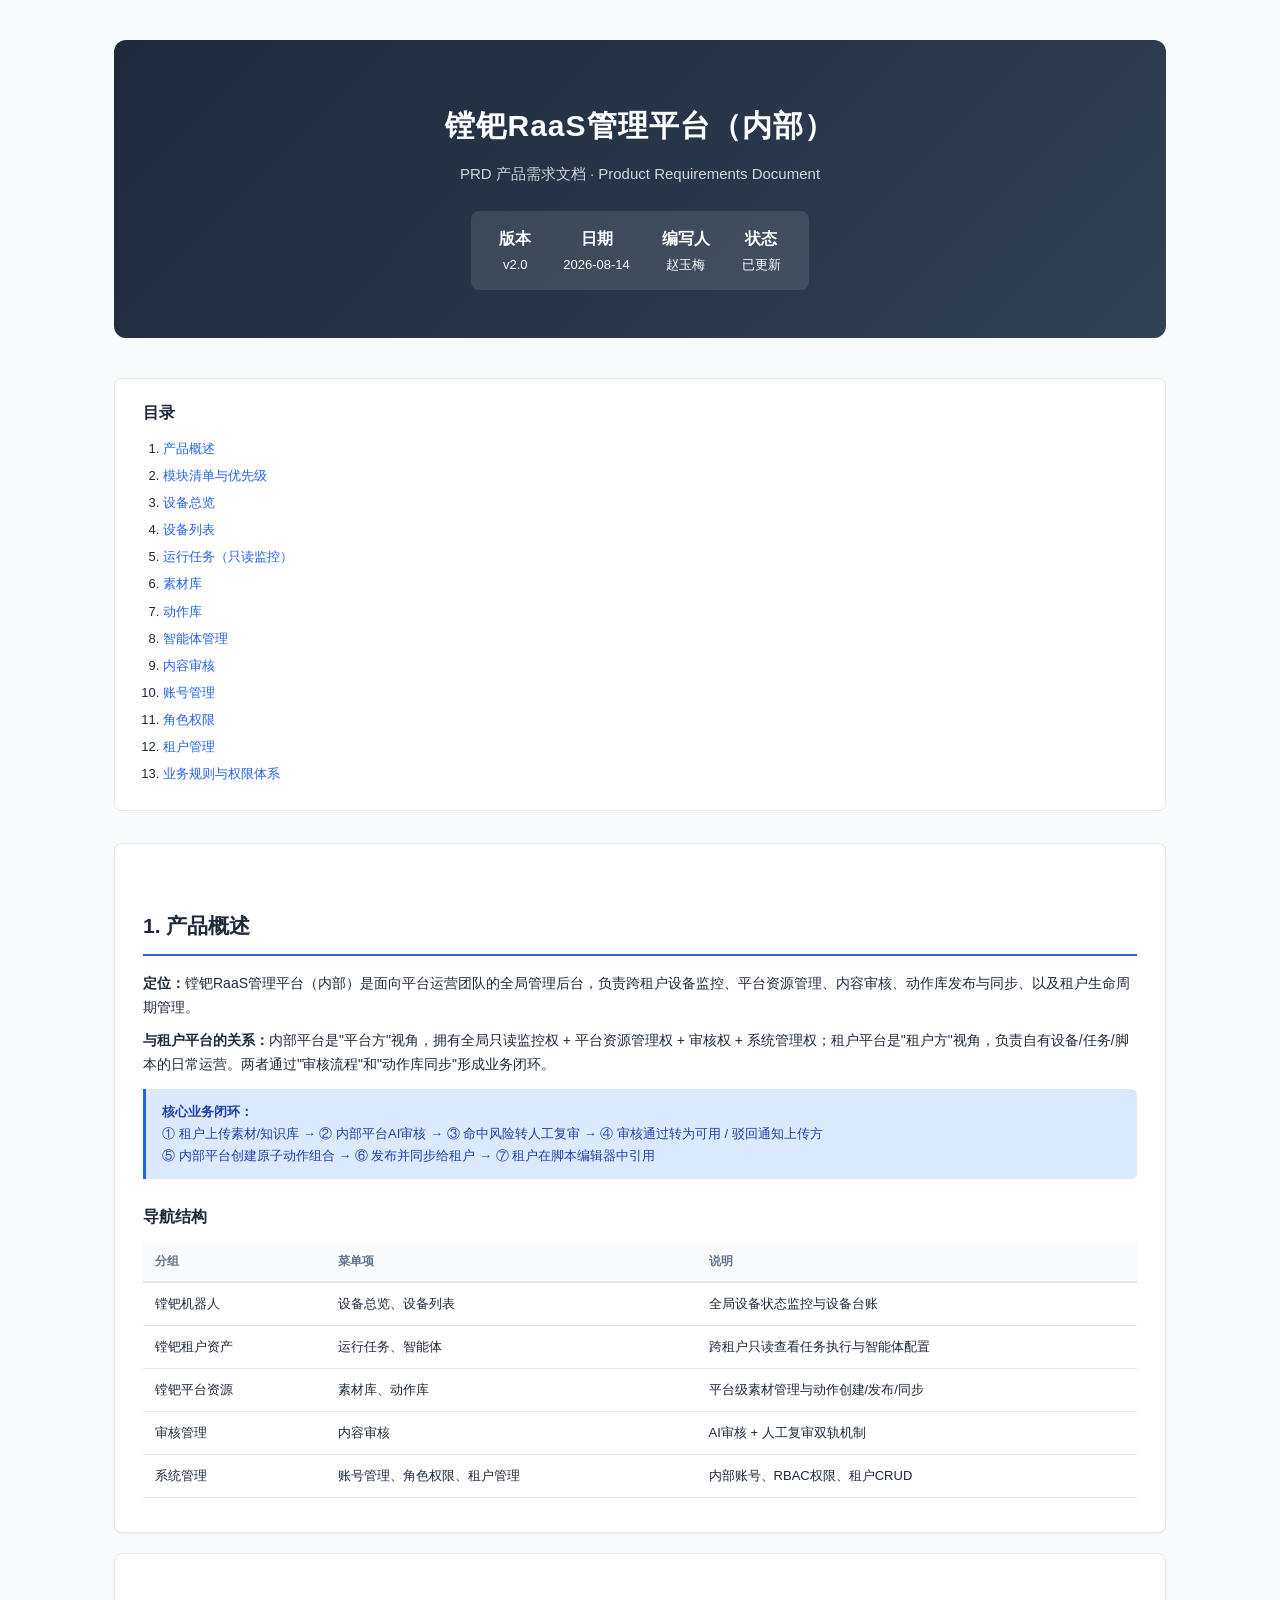
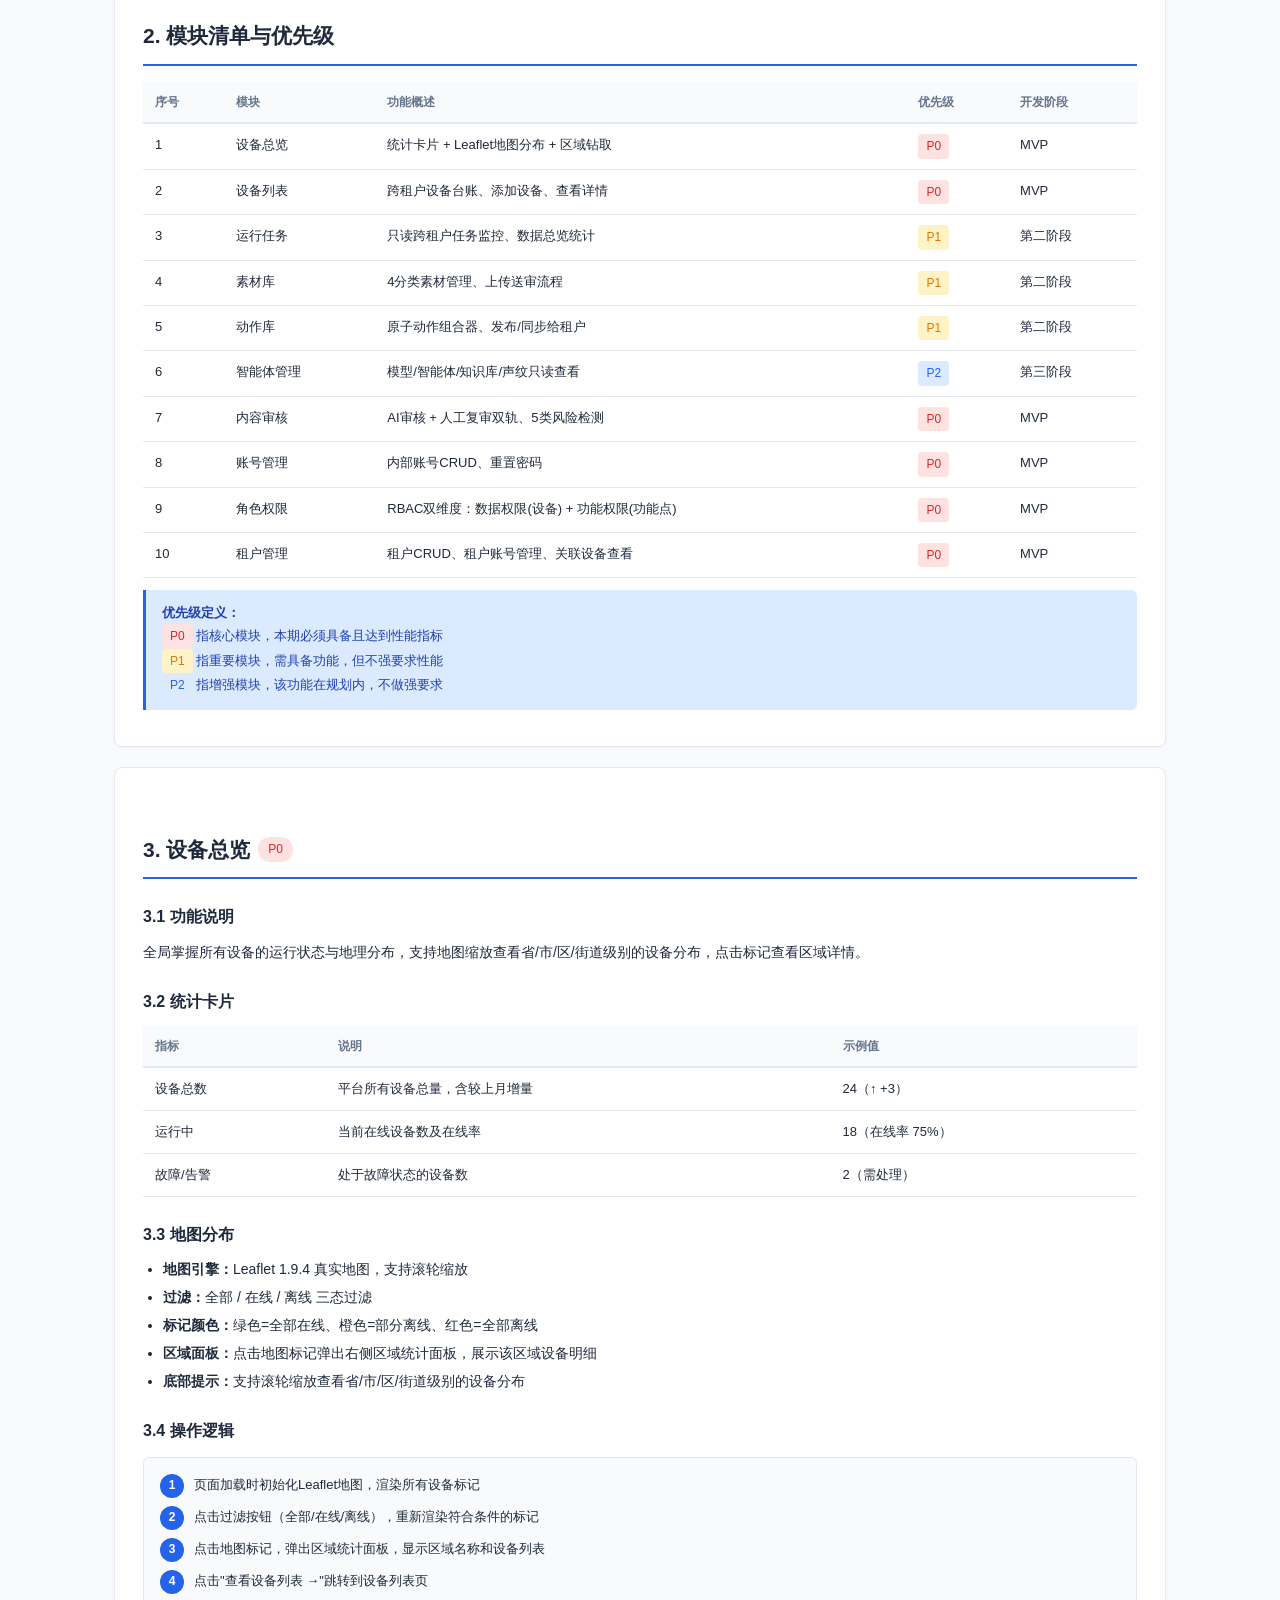
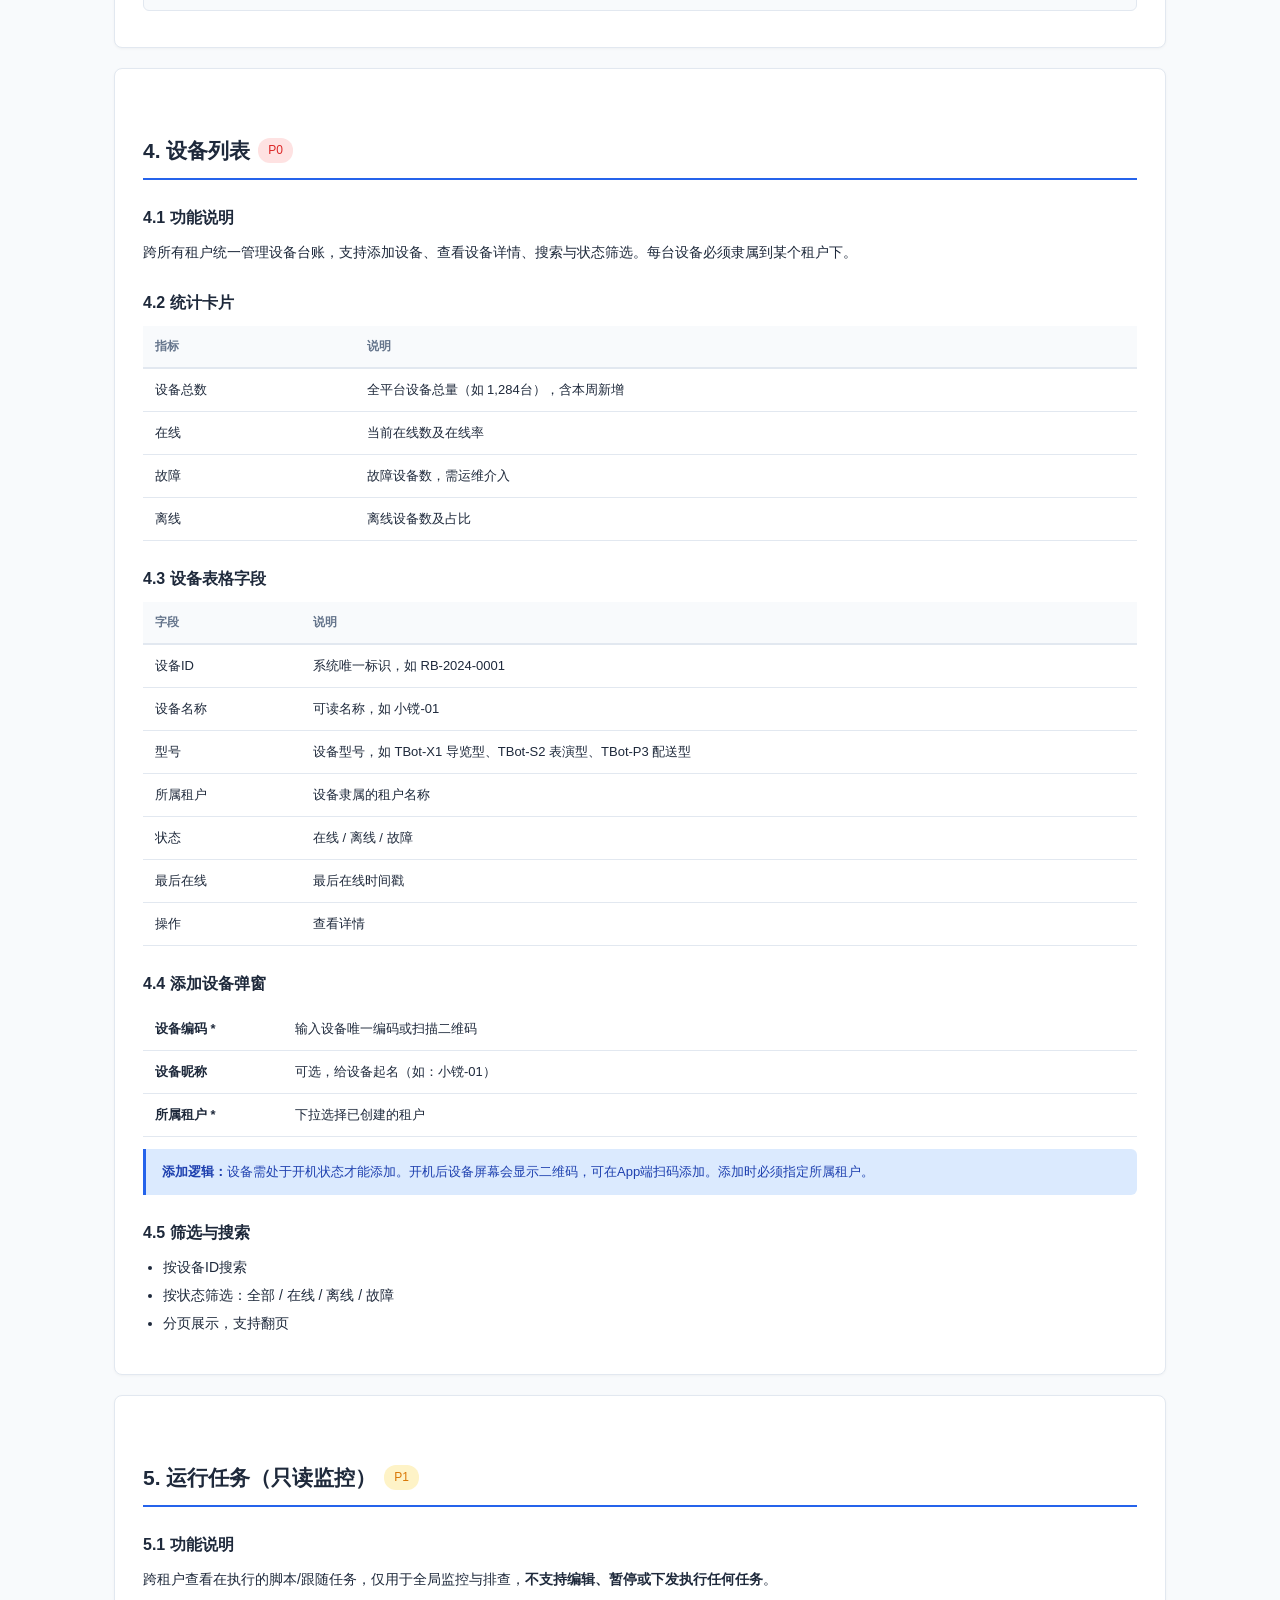
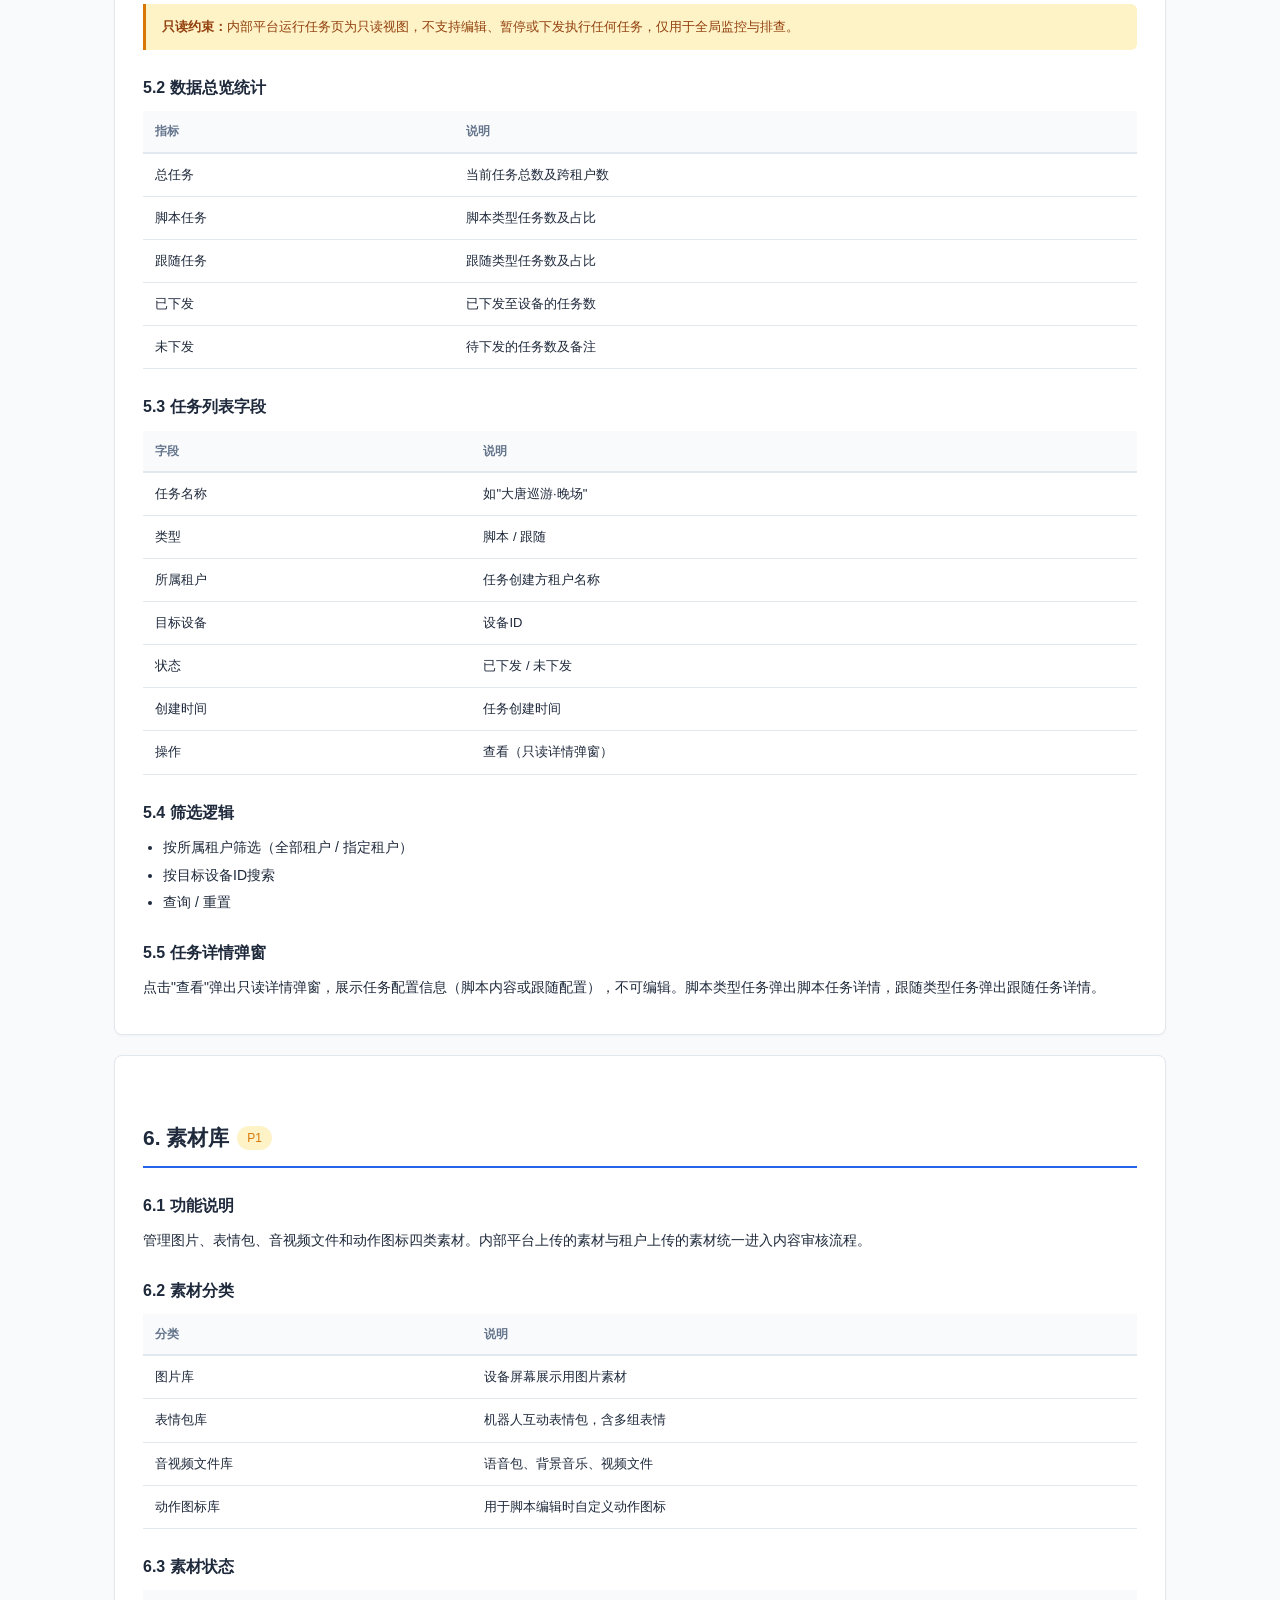
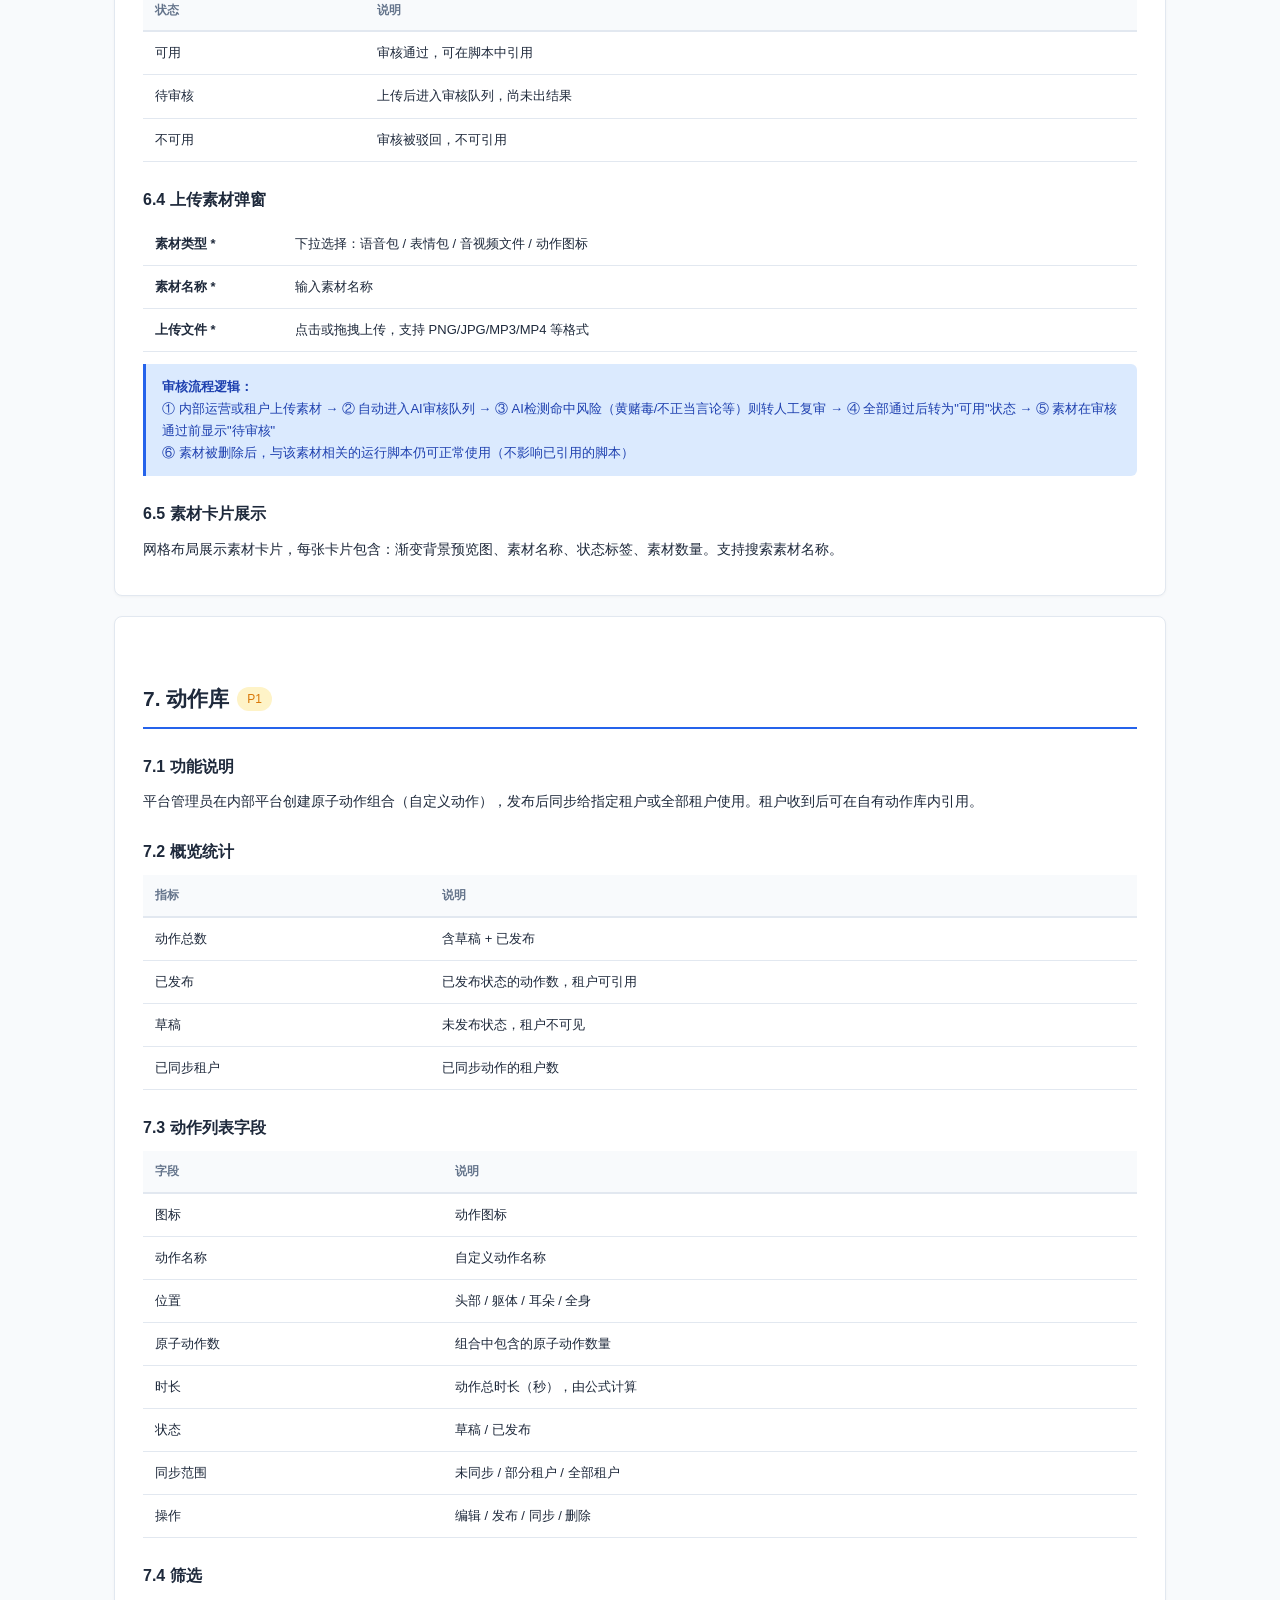
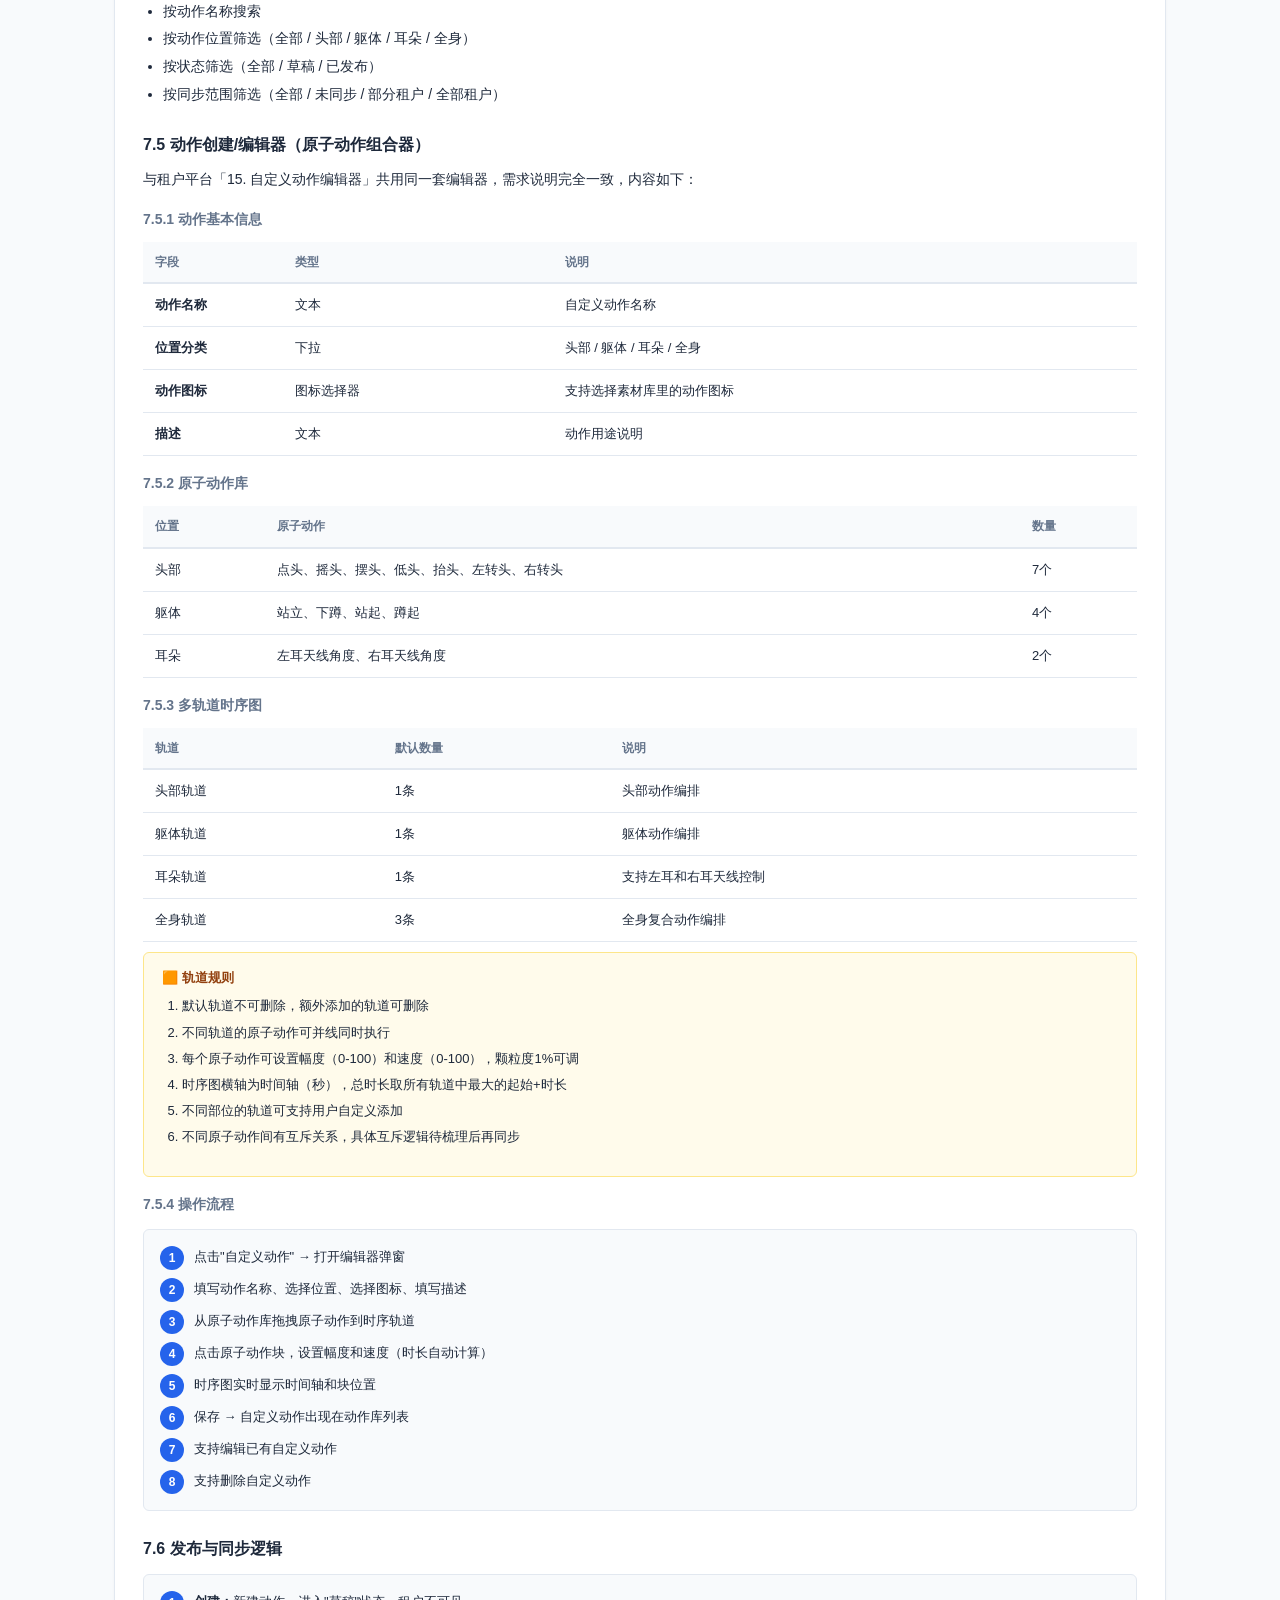
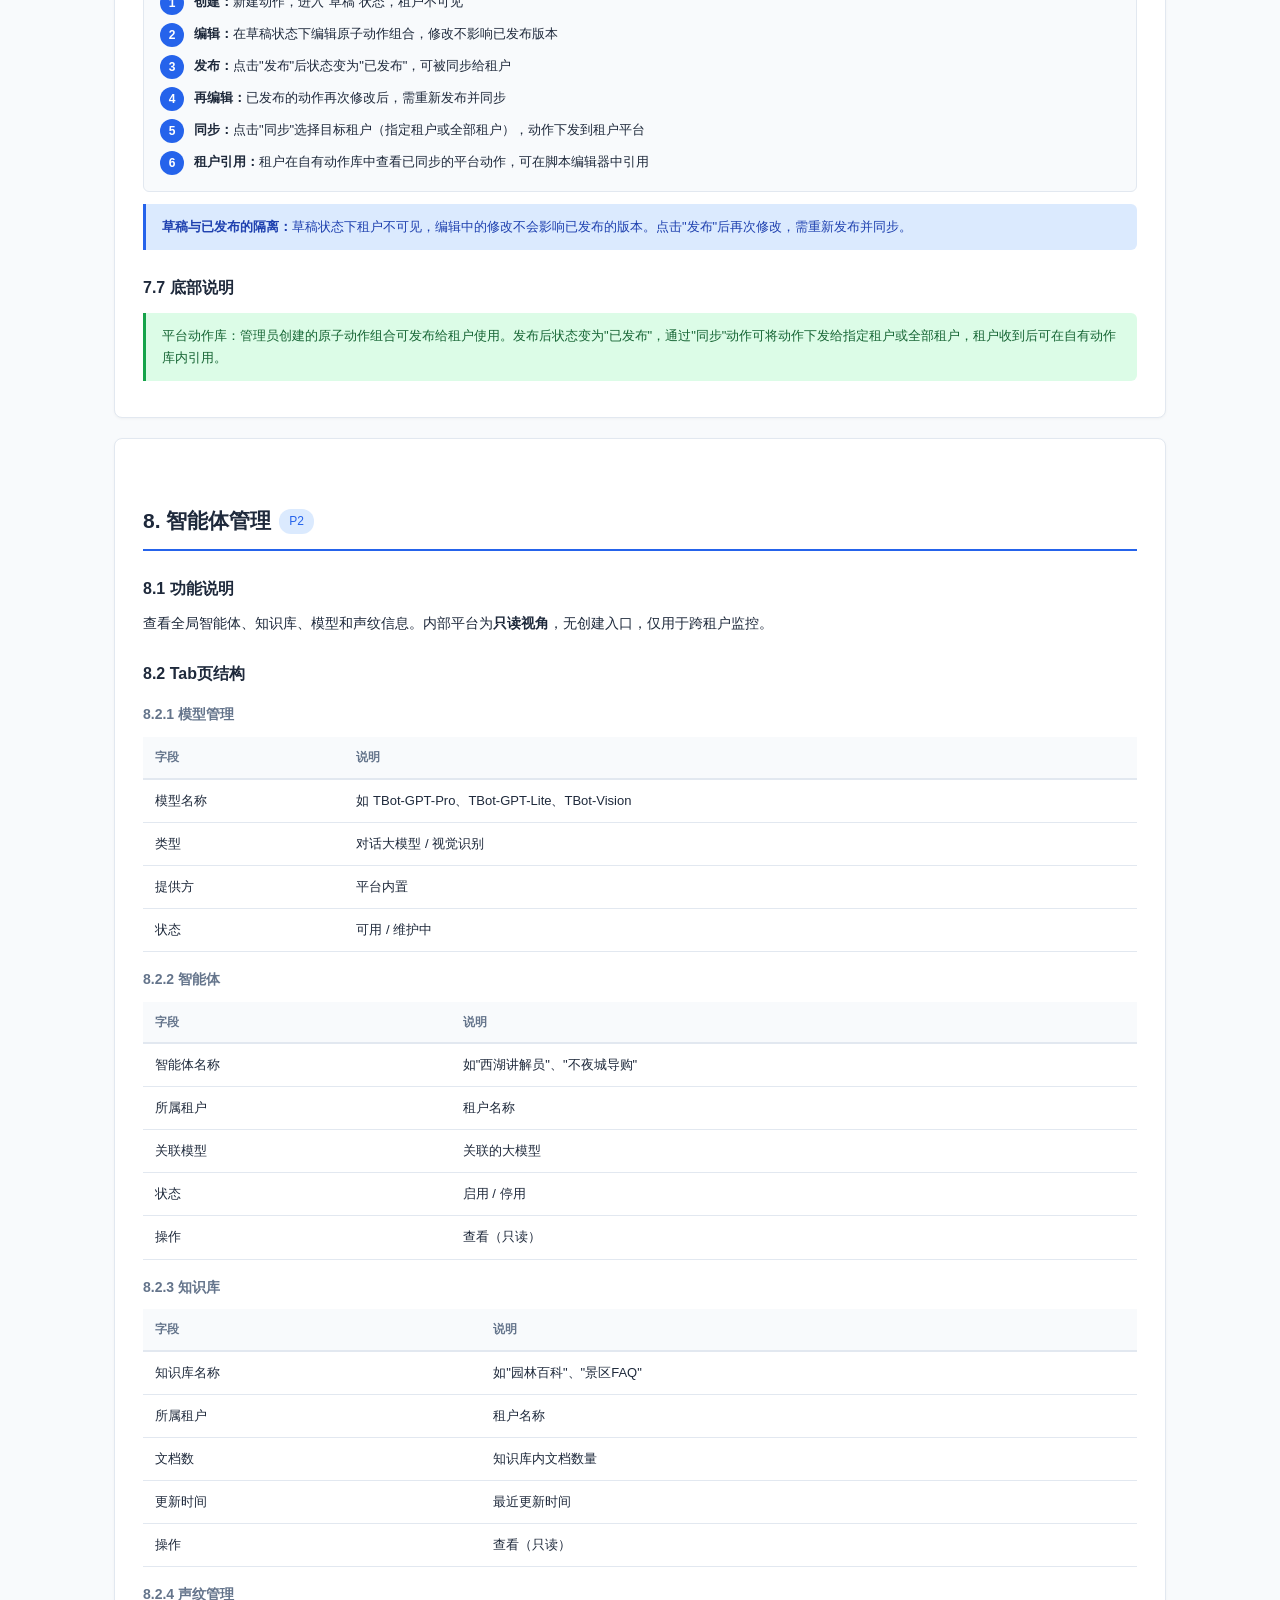
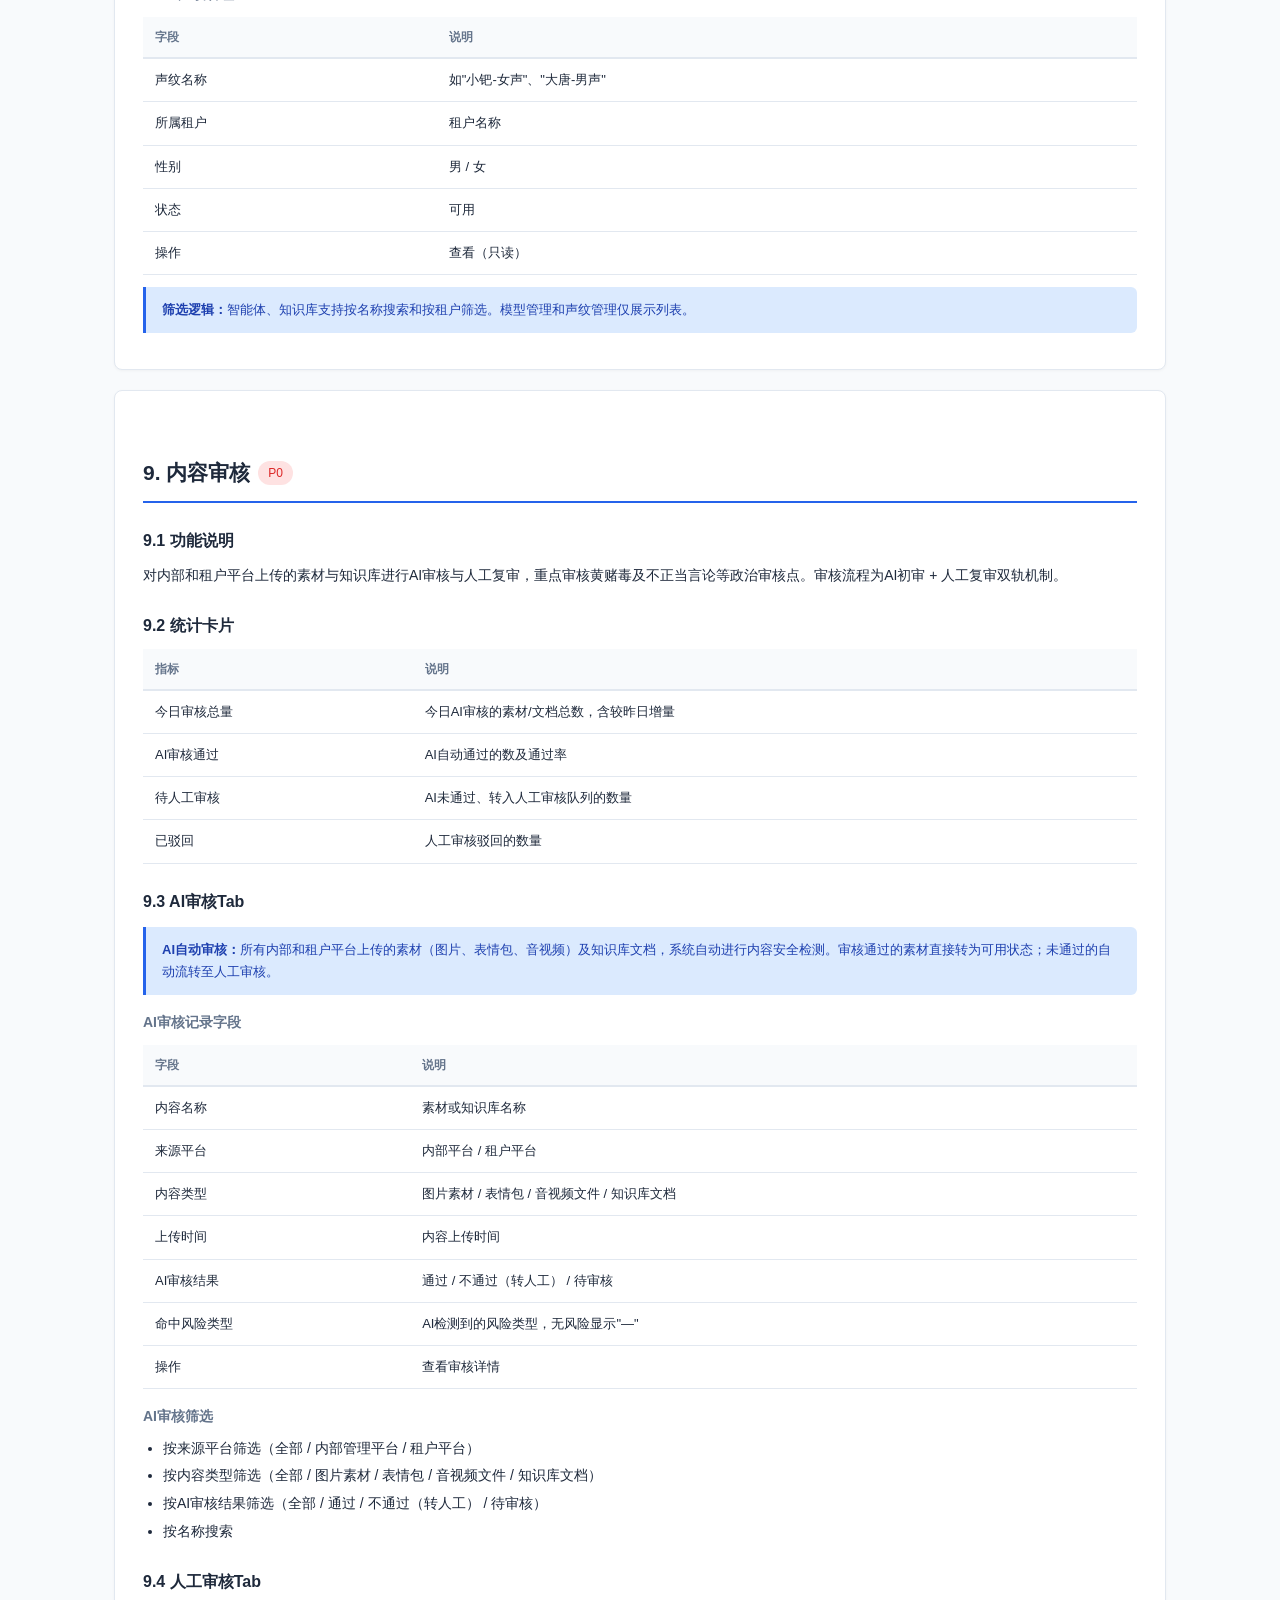
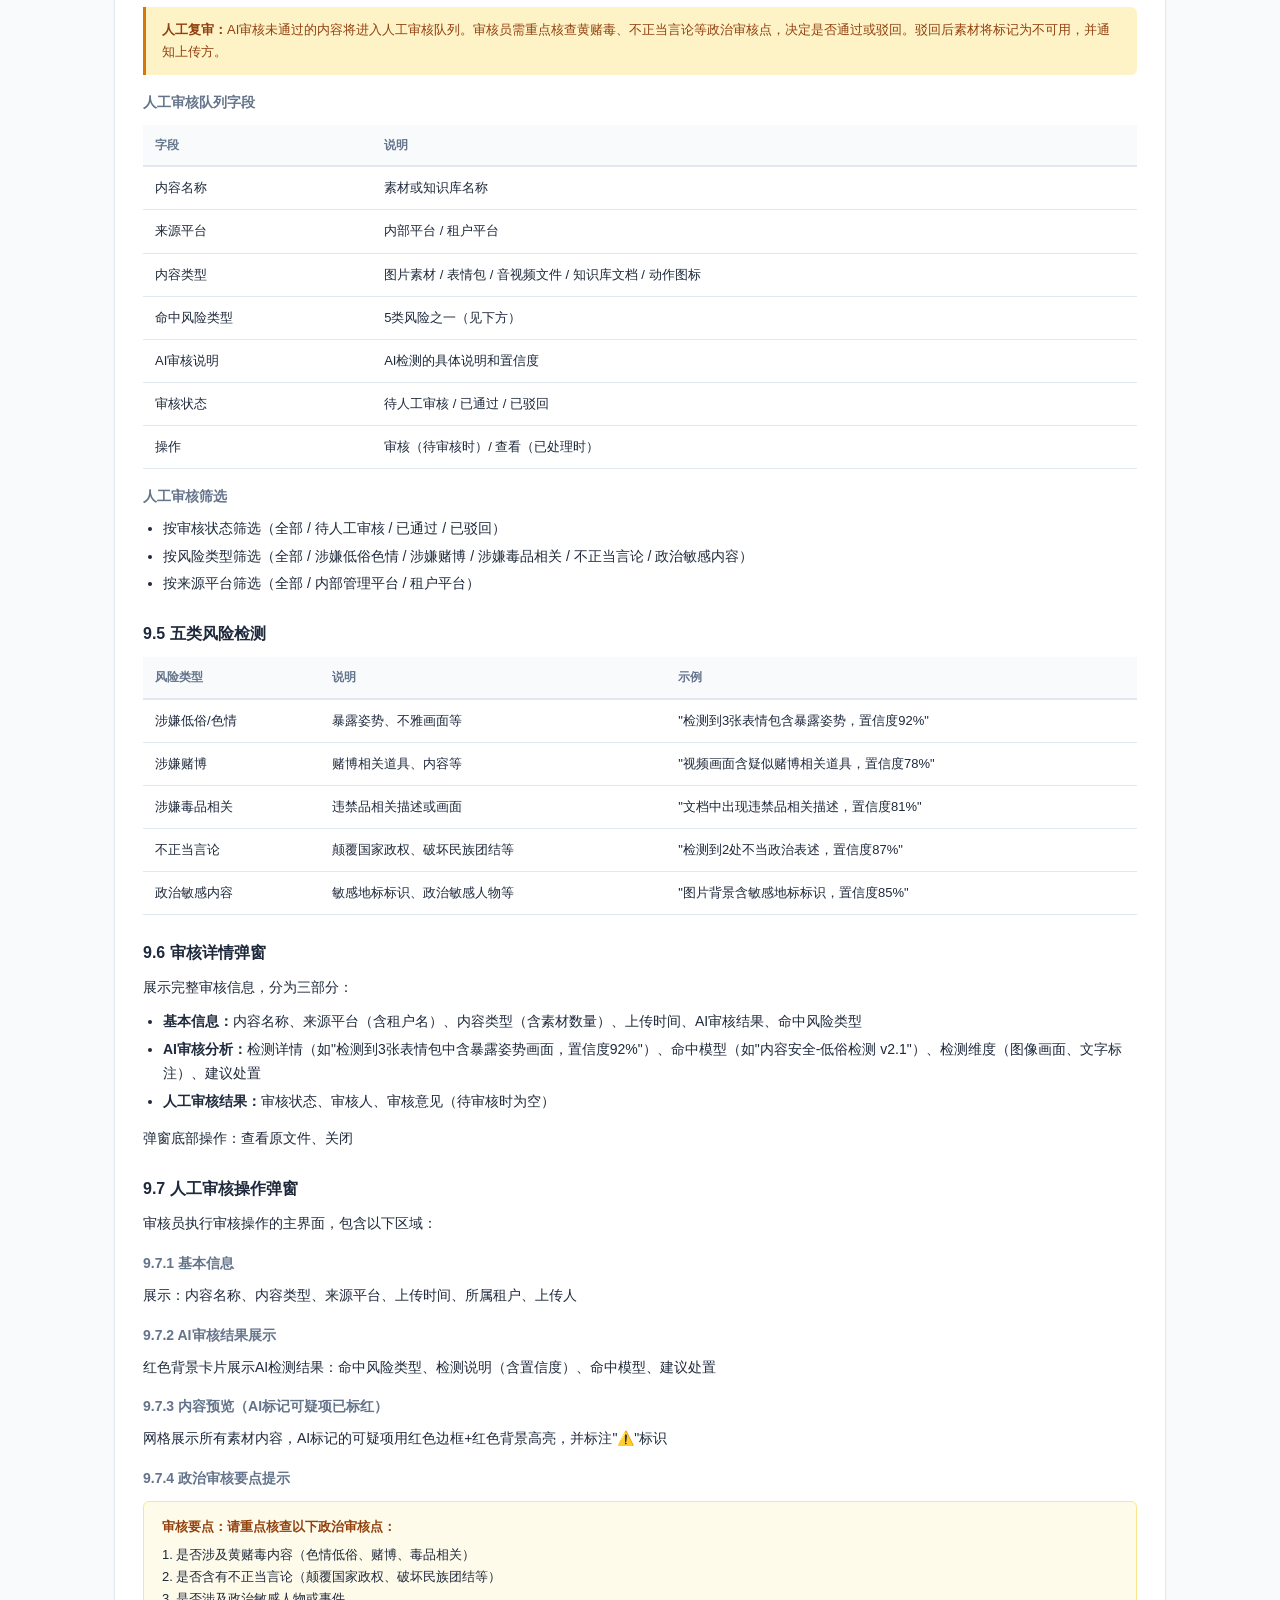
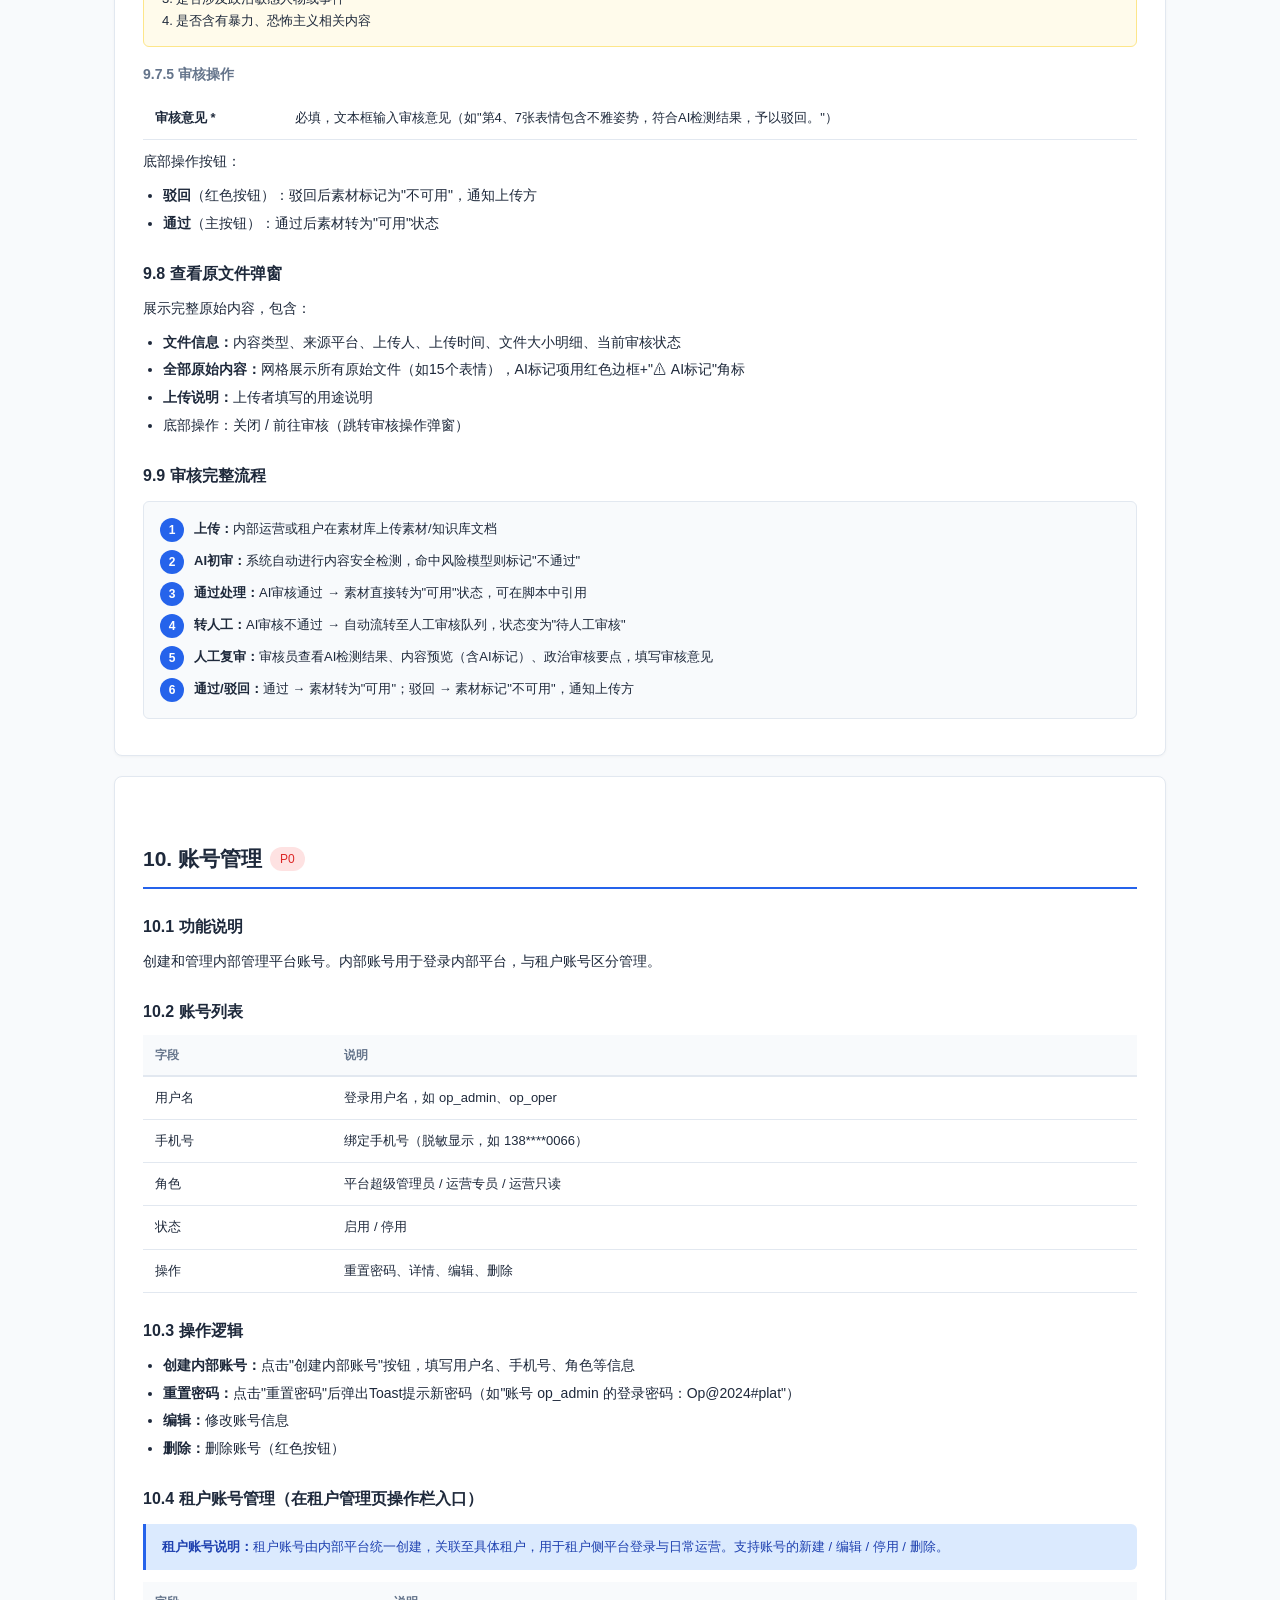
==== internal-prd/index.html @ 4698569f "TangPa docs: prototypes and PRD documents" ====
<!DOCTYPE html>
<html lang="zh-CN">
<head>
<meta charset="UTF-8">
<meta name="viewport" content="width=device-width, initial-scale=1.0">
<title>镗钯RaaS管理平台（内部）- PRD产品需求文档</title>
<style>
:root{--primary:#2563eb;--primary-light:#dbeafe;--success:#16a34a;--success-light:#dcfce7;--warning:#d97706;--warning-light:#fef3c7;--danger:#dc2626;--danger-light:#fee2e2;--text:#1e293b;--text-secondary:#64748b;--text-tertiary:#94a3b8;--border:#e2e8f0;--bg:#f8fafc;--bg-card:#fff;--radius:8px;--radius-sm:6px}
*{margin:0;padding:0;box-sizing:border-box}
body{font-family:'Inter','Segoe UI','PingFang SC','Microsoft YaHei',sans-serif;background:var(--bg);color:var(--text);line-height:1.7;font-size:14px}
.container{max-width:1100px;margin:0 auto;padding:40px 24px}
.cover{text-align:center;padding:60px 40px 48px;background:linear-gradient(135deg,#1e293b,#334155);color:#fff;border-radius:12px;margin-bottom:40px}
.cover h1{font-size:30px;font-weight:700;margin-bottom:10px;letter-spacing:1px}
.cover .sub{font-size:15px;opacity:.8;margin-bottom:24px}
.cover .meta{display:inline-flex;gap:32px;background:rgba(255,255,255,.1);border-radius:var(--radius);padding:14px 28px;font-size:13px}
.cover .meta span{text-align:center}
.cover .meta strong{display:block;font-size:16px;font-weight:600;margin-bottom:2px}
h2{font-size:21px;font-weight:700;color:var(--text);margin:40px 0 16px;padding-bottom:10px;border-bottom:2px solid var(--primary);display:flex;align-items:center;gap:8px}
h2 .priority{font-size:12px;padding:2px 10px;border-radius:12px;font-weight:500}
h2 .p0{background:var(--danger-light);color:var(--danger)}
h2 .p1{background:var(--warning-light);color:var(--warning)}
h2 .p2{background:var(--primary-light);color:var(--primary)}
h3{font-size:16px;font-weight:600;margin:24px 0 10px;color:var(--text)}
h4{font-size:14px;font-weight:600;margin:16px 0 8px;color:var(--text-secondary)}
p{margin-bottom:10px}
ul,ol{margin:6px 0 14px 20px}
li{margin-bottom:4px}
.section{background:var(--bg-card);border:1px solid var(--border);border-radius:var(--radius);padding:24px 28px;margin-bottom:20px;box-shadow:0 1px 3px rgba(0,0,0,.04)}
.info-box{background:var(--primary-light);border-left:3px solid var(--primary);border-radius:0 var(--radius-sm) var(--radius-sm) 0;padding:12px 16px;margin:12px 0;font-size:13px;color:#1e40af}
.info-box.warning{background:var(--warning-light);border-color:var(--warning);color:#92400e}
.info-box.danger{background:var(--danger-light);border-color:var(--danger);color:#991b1b}
.info-box.success{background:var(--success-light);border-color:var(--success);color:#166534}
.flow-box{background:var(--bg);border:1px solid var(--border);border-radius:var(--radius-sm);padding:16px;margin:12px 0}
.flow-box .step{display:flex;align-items:flex-start;gap:10px;margin-bottom:8px}
.flow-box .step:last-child{margin-bottom:0}
.flow-box .step-num{flex-shrink:0;width:24px;height:24px;border-radius:50%;background:var(--primary);color:#fff;font-size:12px;font-weight:600;display:flex;align-items:center;justify-content:center}
.flow-box .step-content{font-size:13px;flex:1}
table{width:100%;border-collapse:collapse;margin:10px 0;font-size:13px}
th{background:var(--bg);font-weight:600;text-align:left;padding:10px 12px;border-bottom:2px solid var(--border);color:var(--text-secondary);font-size:12px;white-space:nowrap}
td{padding:10px 12px;border-bottom:1px solid var(--border);vertical-align:top}
tr:hover td{background:var(--bg)}
.tag{display:inline-block;padding:2px 8px;border-radius:4px;font-size:12px;font-weight:500}
.tag-p0{background:var(--danger-light);color:var(--danger)}
.tag-p1{background:var(--warning-light);color:var(--warning)}
.tag-p2{background:var(--primary-light);color:var(--primary)}
.rule-box{background:#fffbeb;border:1px solid #fde68a;border-radius:var(--radius-sm);padding:14px 18px;margin:10px 0;font-size:13px}
.rule-box .rule-title{font-weight:600;color:#92400e;margin-bottom:6px}
.toc{background:var(--bg-card);border:1px solid var(--border);border-radius:var(--radius);padding:20px 28px;margin-bottom:32px}
.toc h3{margin:0 0 12px;font-size:16px}
.toc ol{margin:0;padding-left:20px}
.toc li{margin-bottom:5px;font-size:13px}
.toc li a{text-decoration:none;color:var(--primary)}
.toc li a:hover{text-decoration:underline}
.field-table td:first-child{font-weight:600;width:140px;white-space:nowrap}
@media(max-width:768px){.container{padding:20px 12px}.cover{padding:40px 20px}.section{padding:16px}}
</style>
</head>
<body>
<div class="container">

<!-- ====== 封面 ====== -->
<div class="cover">
<h1>镗钯RaaS管理平台（内部）</h1>
<div class="sub">PRD 产品需求文档 · Product Requirements Document</div>
<div class="meta">
<span><strong>版本</strong>v2.0</span>
<span><strong>日期</strong>2026-08-14</span>
<span><strong>编写人</strong>赵玉梅</span>
<span><strong>状态</strong>已更新</span>
</div>
</div>

<!-- ====== 目录 ====== -->
<div class="toc">
<h3>目录</h3>
<ol>
<li><a href="#s1">产品概述</a></li>
<li><a href="#s2">模块清单与优先级</a></li>
<li><a href="#s3">设备总览</a></li>
<li><a href="#s4">设备列表</a></li>
<li><a href="#s5">运行任务（只读监控）</a></li>
<li><a href="#s6">素材库</a></li>
<li><a href="#s7">动作库</a></li>
<li><a href="#s8">智能体管理</a></li>
<li><a href="#s9">内容审核</a></li>
<li><a href="#s10">账号管理</a></li>
<li><a href="#s11">角色权限</a></li>
<li><a href="#s12">租户管理</a></li>
<li><a href="#s13">业务规则与权限体系</a></li>
</ol>
</div>

<!-- ====== 1. 产品概述 ====== -->
<div class="section" id="s1">
<h2>1. 产品概述</h2>
<p><strong>定位：</strong>镗钯RaaS管理平台（内部）是面向平台运营团队的全局管理后台，负责跨租户设备监控、平台资源管理、内容审核、动作库发布与同步、以及租户生命周期管理。</p>
<p><strong>与租户平台的关系：</strong>内部平台是"平台方"视角，拥有全局只读监控权 + 平台资源管理权 + 审核权 + 系统管理权；租户平台是"租户方"视角，负责自有设备/任务/脚本的日常运营。两者通过"审核流程"和"动作库同步"形成业务闭环。</p>

<div class="info-box">
<strong>核心业务闭环：</strong><br>
① 租户上传素材/知识库 → ② 内部平台AI审核 → ③ 命中风险转人工复审 → ④ 审核通过转为可用 / 驳回通知上传方<br>
⑤ 内部平台创建原子动作组合 → ⑥ 发布并同步给租户 → ⑦ 租户在脚本编辑器中引用
</div>

<h3>导航结构</h3>
<table>
<tr><th>分组</th><th>菜单项</th><th>说明</th></tr>
<tr><td>镗钯机器人</td><td>设备总览、设备列表</td><td>全局设备状态监控与设备台账</td></tr>
<tr><td>镗钯租户资产</td><td>运行任务、智能体</td><td>跨租户只读查看任务执行与智能体配置</td></tr>
<tr><td>镗钯平台资源</td><td>素材库、动作库</td><td>平台级素材管理与动作创建/发布/同步</td></tr>
<tr><td>审核管理</td><td>内容审核</td><td>AI审核 + 人工复审双轨机制</td></tr>
<tr><td>系统管理</td><td>账号管理、角色权限、租户管理</td><td>内部账号、RBAC权限、租户CRUD</td></tr>
</table>
</div>

<!-- ====== 2. 模块清单与优先级 ====== -->
<div class="section" id="s2">
<h2>2. 模块清单与优先级</h2>
<table>
<tr><th>序号</th><th>模块</th><th>功能概述</th><th>优先级</th><th>开发阶段</th></tr>
<tr><td>1</td><td>设备总览</td><td>统计卡片 + Leaflet地图分布 + 区域钻取</td><td><span class="tag tag-p0">P0</span></td><td>MVP</td></tr>
<tr><td>2</td><td>设备列表</td><td>跨租户设备台账、添加设备、查看详情</td><td><span class="tag tag-p0">P0</span></td><td>MVP</td></tr>
<tr><td>3</td><td>运行任务</td><td>只读跨租户任务监控、数据总览统计</td><td><span class="tag tag-p1">P1</span></td><td>第二阶段</td></tr>
<tr><td>4</td><td>素材库</td><td>4分类素材管理、上传送审流程</td><td><span class="tag tag-p1">P1</span></td><td>第二阶段</td></tr>
<tr><td>5</td><td>动作库</td><td>原子动作组合器、发布/同步给租户</td><td><span class="tag tag-p1">P1</span></td><td>第二阶段</td></tr>
<tr><td>6</td><td>智能体管理</td><td>模型/智能体/知识库/声纹只读查看</td><td><span class="tag tag-p2">P2</span></td><td>第三阶段</td></tr>
<tr><td>7</td><td>内容审核</td><td>AI审核 + 人工复审双轨、5类风险检测</td><td><span class="tag tag-p0">P0</span></td><td>MVP</td></tr>
<tr><td>8</td><td>账号管理</td><td>内部账号CRUD、重置密码</td><td><span class="tag tag-p0">P0</span></td><td>MVP</td></tr>
<tr><td>9</td><td>角色权限</td><td>RBAC双维度：数据权限(设备) + 功能权限(功能点)</td><td><span class="tag tag-p0">P0</span></td><td>MVP</td></tr>
<tr><td>10</td><td>租户管理</td><td>租户CRUD、租户账号管理、关联设备查看</td><td><span class="tag tag-p0">P0</span></td><td>MVP</td></tr>
</table>

<div class="info-box">
<strong>优先级定义：</strong><br>
<span class="tag tag-p0">P0</span> 指核心模块，本期必须具备且达到性能指标<br>
<span class="tag tag-p1">P1</span> 指重要模块，需具备功能，但不强要求性能<br>
<span class="tag tag-p2">P2</span> 指增强模块，该功能在规划内，不做强要求
</div>
</div>

<!-- ====== 3. 设备总览 ====== -->
<div class="section" id="s3">
<h2>3. 设备总览 <span class="priority p0">P0</span></h2>

<h3>3.1 功能说明</h3>
<p>全局掌握所有设备的运行状态与地理分布，支持地图缩放查看省/市/区/街道级别的设备分布，点击标记查看区域详情。</p>

<h3>3.2 统计卡片</h3>
<table>
<tr><th>指标</th><th>说明</th><th>示例值</th></tr>
<tr><td>设备总数</td><td>平台所有设备总量，含较上月增量</td><td>24（↑ +3）</td></tr>
<tr><td>运行中</td><td>当前在线设备数及在线率</td><td>18（在线率 75%）</td></tr>
<tr><td>故障/告警</td><td>处于故障状态的设备数</td><td>2（需处理）</td></tr>
</table>

<h3>3.3 地图分布</h3>
<ul>
<li><strong>地图引擎：</strong>Leaflet 1.9.4 真实地图，支持滚轮缩放</li>
<li><strong>过滤：</strong>全部 / 在线 / 离线 三态过滤</li>
<li><strong>标记颜色：</strong>绿色=全部在线、橙色=部分离线、红色=全部离线</li>
<li><strong>区域面板：</strong>点击地图标记弹出右侧区域统计面板，展示该区域设备明细</li>
<li><strong>底部提示：</strong>支持滚轮缩放查看省/市/区/街道级别的设备分布</li>
</ul>

<h3>3.4 操作逻辑</h3>
<div class="flow-box">
<div class="step"><div class="step-num">1</div><div class="step-content">页面加载时初始化Leaflet地图，渲染所有设备标记</div></div>
<div class="step"><div class="step-num">2</div><div class="step-content">点击过滤按钮（全部/在线/离线），重新渲染符合条件的标记</div></div>
<div class="step"><div class="step-num">3</div><div class="step-content">点击地图标记，弹出区域统计面板，显示区域名称和设备列表</div></div>
<div class="step"><div class="step-num">4</div><div class="step-content">点击"查看设备列表 →"跳转到设备列表页</div></div>
</div>
</div>

<!-- ====== 4. 设备列表 ====== -->
<div class="section" id="s4">
<h2>4. 设备列表 <span class="priority p0">P0</span></h2>

<h3>4.1 功能说明</h3>
<p>跨所有租户统一管理设备台账，支持添加设备、查看设备详情、搜索与状态筛选。每台设备必须隶属到某个租户下。</p>

<h3>4.2 统计卡片</h3>
<table>
<tr><th>指标</th><th>说明</th></tr>
<tr><td>设备总数</td><td>全平台设备总量（如 1,284台），含本周新增</td></tr>
<tr><td>在线</td><td>当前在线数及在线率</td></tr>
<tr><td>故障</td><td>故障设备数，需运维介入</td></tr>
<tr><td>离线</td><td>离线设备数及占比</td></tr>
</table>

<h3>4.3 设备表格字段</h3>
<table>
<tr><th>字段</th><th>说明</th></tr>
<tr><td>设备ID</td><td>系统唯一标识，如 RB-2024-0001</td></tr>
<tr><td>设备名称</td><td>可读名称，如 小镋-01</td></tr>
<tr><td>型号</td><td>设备型号，如 TBot-X1 导览型、TBot-S2 表演型、TBot-P3 配送型</td></tr>
<tr><td>所属租户</td><td>设备隶属的租户名称</td></tr>
<tr><td>状态</td><td>在线 / 离线 / 故障</td></tr>
<tr><td>最后在线</td><td>最后在线时间戳</td></tr>
<tr><td>操作</td><td>查看详情</td></tr>
</table>

<h3>4.4 添加设备弹窗</h3>
<table class="field-table">
<tr><td>设备编码 *</td><td>输入设备唯一编码或扫描二维码</td></tr>
<tr><td>设备昵称</td><td>可选，给设备起名（如：小镋-01）</td></tr>
<tr><td>所属租户 *</td><td>下拉选择已创建的租户</td></tr>
</table>
<div class="info-box">
<strong>添加逻辑：</strong>设备需处于开机状态才能添加。开机后设备屏幕会显示二维码，可在App端扫码添加。添加时必须指定所属租户。
</div>

<h3>4.5 筛选与搜索</h3>
<ul>
<li>按设备ID搜索</li>
<li>按状态筛选：全部 / 在线 / 离线 / 故障</li>
<li>分页展示，支持翻页</li>
</ul>
</div>

<!-- ====== 5. 运行任务 ====== -->
<div class="section" id="s5">
<h2>5. 运行任务（只读监控） <span class="priority p1">P1</span></h2>

<h3>5.1 功能说明</h3>
<p>跨租户查看在执行的脚本/跟随任务，仅用于全局监控与排查，<strong>不支持编辑、暂停或下发执行任何任务</strong>。</p>

<div class="info-box warning">
<strong>只读约束：</strong>内部平台运行任务页为只读视图，不支持编辑、暂停或下发执行任何任务，仅用于全局监控与排查。
</div>

<h3>5.2 数据总览统计</h3>
<table>
<tr><th>指标</th><th>说明</th></tr>
<tr><td>总任务</td><td>当前任务总数及跨租户数</td></tr>
<tr><td>脚本任务</td><td>脚本类型任务数及占比</td></tr>
<tr><td>跟随任务</td><td>跟随类型任务数及占比</td></tr>
<tr><td>已下发</td><td>已下发至设备的任务数</td></tr>
<tr><td>未下发</td><td>待下发的任务数及备注</td></tr>
</table>

<h3>5.3 任务列表字段</h3>
<table>
<tr><th>字段</th><th>说明</th></tr>
<tr><td>任务名称</td><td>如"大唐巡游·晚场"</td></tr>
<tr><td>类型</td><td>脚本 / 跟随</td></tr>
<tr><td>所属租户</td><td>任务创建方租户名称</td></tr>
<tr><td>目标设备</td><td>设备ID</td></tr>
<tr><td>状态</td><td>已下发 / 未下发</td></tr>
<tr><td>创建时间</td><td>任务创建时间</td></tr>
<tr><td>操作</td><td>查看（只读详情弹窗）</td></tr>
</table>

<h3>5.4 筛选逻辑</h3>
<ul>
<li>按所属租户筛选（全部租户 / 指定租户）</li>
<li>按目标设备ID搜索</li>
<li>查询 / 重置</li>
</ul>

<h3>5.5 任务详情弹窗</h3>
<p>点击"查看"弹出只读详情弹窗，展示任务配置信息（脚本内容或跟随配置），不可编辑。脚本类型任务弹出脚本任务详情，跟随类型任务弹出跟随任务详情。</p>
</div>

<!-- ====== 6. 素材库 ====== -->
<div class="section" id="s6">
<h2>6. 素材库 <span class="priority p1">P1</span></h2>

<h3>6.1 功能说明</h3>
<p>管理图片、表情包、音视频文件和动作图标四类素材。内部平台上传的素材与租户上传的素材统一进入内容审核流程。</p>

<h3>6.2 素材分类</h3>
<table>
<tr><th>分类</th><th>说明</th></tr>
<tr><td>图片库</td><td>设备屏幕展示用图片素材</td></tr>
<tr><td>表情包库</td><td>机器人互动表情包，含多组表情</td></tr>
<tr><td>音视频文件库</td><td>语音包、背景音乐、视频文件</td></tr>
<tr><td>动作图标库</td><td>用于脚本编辑时自定义动作图标</td></tr>
</table>

<h3>6.3 素材状态</h3>
<table>
<tr><th>状态</th><th>说明</th></tr>
<tr><td>可用</td><td>审核通过，可在脚本中引用</td></tr>
<tr><td>待审核</td><td>上传后进入审核队列，尚未出结果</td></tr>
<tr><td>不可用</td><td>审核被驳回，不可引用</td></tr>
</table>

<h3>6.4 上传素材弹窗</h3>
<table class="field-table">
<tr><td>素材类型 *</td><td>下拉选择：语音包 / 表情包 / 音视频文件 / 动作图标</td></tr>
<tr><td>素材名称 *</td><td>输入素材名称</td></tr>
<tr><td>上传文件 *</td><td>点击或拖拽上传，支持 PNG/JPG/MP3/MP4 等格式</td></tr>
</table>

<div class="info-box">
<strong>审核流程逻辑：</strong><br>
① 内部运营或租户上传素材 → ② 自动进入AI审核队列 → ③ AI检测命中风险（黄赌毒/不正当言论等）则转人工复审 → ④ 全部通过后转为"可用"状态 → ⑤ 素材在审核通过前显示"待审核"<br>
⑥ 素材被删除后，与该素材相关的运行脚本仍可正常使用（不影响已引用的脚本）
</div>

<h3>6.5 素材卡片展示</h3>
<p>网格布局展示素材卡片，每张卡片包含：渐变背景预览图、素材名称、状态标签、素材数量。支持搜索素材名称。</p>
</div>

<!-- ====== 7. 动作库 ====== -->
<div class="section" id="s7">
<h2>7. 动作库 <span class="priority p1">P1</span></h2>

<h3>7.1 功能说明</h3>
<p>平台管理员在内部平台创建原子动作组合（自定义动作），发布后同步给指定租户或全部租户使用。租户收到后可在自有动作库内引用。</p>

<h3>7.2 概览统计</h3>
<table>
<tr><th>指标</th><th>说明</th></tr>
<tr><td>动作总数</td><td>含草稿 + 已发布</td></tr>
<tr><td>已发布</td><td>已发布状态的动作数，租户可引用</td></tr>
<tr><td>草稿</td><td>未发布状态，租户不可见</td></tr>
<tr><td>已同步租户</td><td>已同步动作的租户数</td></tr>
</table>

<h3>7.3 动作列表字段</h3>
<table>
<tr><th>字段</th><th>说明</th></tr>
<tr><td>图标</td><td>动作图标</td></tr>
<tr><td>动作名称</td><td>自定义动作名称</td></tr>
<tr><td>位置</td><td>头部 / 躯体 / 耳朵 / 全身</td></tr>
<tr><td>原子动作数</td><td>组合中包含的原子动作数量</td></tr>
<tr><td>时长</td><td>动作总时长（秒），由公式计算</td></tr>
<tr><td>状态</td><td>草稿 / 已发布</td></tr>
<tr><td>同步范围</td><td>未同步 / 部分租户 / 全部租户</td></tr>
<tr><td>操作</td><td>编辑 / 发布 / 同步 / 删除</td></tr>
</table>

<h3>7.4 筛选</h3>
<ul>
<li>按动作名称搜索</li>
<li>按动作位置筛选（全部 / 头部 / 躯体 / 耳朵 / 全身）</li>
<li>按状态筛选（全部 / 草稿 / 已发布）</li>
<li>按同步范围筛选（全部 / 未同步 / 部分租户 / 全部租户）</li>
</ul>

<h3>7.5 动作创建/编辑器（原子动作组合器）</h3>
<p>与租户平台「15. 自定义动作编辑器」共用同一套编辑器，需求说明完全一致，内容如下：</p>

<h4>7.5.1 动作基本信息</h4>
<table class="field-table">
<thead><tr><th>字段</th><th>类型</th><th>说明</th></tr></thead>
<tbody>
<tr><td>动作名称</td><td>文本</td><td>自定义动作名称</td></tr>
<tr><td>位置分类</td><td>下拉</td><td>头部 / 躯体 / 耳朵 / 全身</td></tr>
<tr><td>动作图标</td><td>图标选择器</td><td>支持选择素材库里的动作图标</td></tr>
<tr><td>描述</td><td>文本</td><td>动作用途说明</td></tr>
</tbody>
</table>

<h4>7.5.2 原子动作库</h4>
<table>
<thead><tr><th>位置</th><th>原子动作</th><th>数量</th></tr></thead>
<tbody>
<tr><td>头部</td><td>点头、摇头、摆头、低头、抬头、左转头、右转头</td><td>7个</td></tr>
<tr><td>躯体</td><td>站立、下蹲、站起、蹲起</td><td>4个</td></tr>
<tr><td>耳朵</td><td>左耳天线角度、右耳天线角度</td><td>2个</td></tr>
</tbody>
</table>

<h4>7.5.3 多轨道时序图</h4>
<table>
<thead><tr><th>轨道</th><th>默认数量</th><th>说明</th></tr></thead>
<tbody>
<tr><td>头部轨道</td><td>1条</td><td>头部动作编排</td></tr>
<tr><td>躯体轨道</td><td>1条</td><td>躯体动作编排</td></tr>
<tr><td>耳朵轨道</td><td>1条</td><td>支持左耳和右耳天线控制</td></tr>
<tr><td>全身轨道</td><td>3条</td><td>全身复合动作编排</td></tr>
</tbody>
</table>

<div class="rule-box">
<div class="rule-title">🟧 轨道规则</div>
<ol>
<li>默认轨道不可删除，额外添加的轨道可删除</li>
<li>不同轨道的原子动作可并线同时执行</li>
<li>每个原子动作可设置幅度（0-100）和速度（0-100），颗粒度1%可调</li>
<li>时序图横轴为时间轴（秒），总时长取所有轨道中最大的起始+时长</li>
<li>不同部位的轨道可支持用户自定义添加</li>
<li>不同原子动作间有互斥关系，具体互斥逻辑待梳理后再同步</li>
</ol>
</div>

<h4>7.5.4 操作流程</h4>
<div class="flow-box">
<div class="step"><div class="step-num">1</div><div class="step-content">点击"自定义动作" → 打开编辑器弹窗</div></div>
<div class="step"><div class="step-num">2</div><div class="step-content">填写动作名称、选择位置、选择图标、填写描述</div></div>
<div class="step"><div class="step-num">3</div><div class="step-content">从原子动作库拖拽原子动作到时序轨道</div></div>
<div class="step"><div class="step-num">4</div><div class="step-content">点击原子动作块，设置幅度和速度（时长自动计算）</div></div>
<div class="step"><div class="step-num">5</div><div class="step-content">时序图实时显示时间轴和块位置</div></div>
<div class="step"><div class="step-num">6</div><div class="step-content">保存 → 自定义动作出现在动作库列表</div></div>
<div class="step"><div class="step-num">7</div><div class="step-content">支持编辑已有自定义动作</div></div>
<div class="step"><div class="step-num">8</div><div class="step-content">支持删除自定义动作</div></div>
</div>

<h3>7.6 发布与同步逻辑</h3>
<div class="flow-box">
<div class="step"><div class="step-num">1</div><div class="step-content"><strong>创建：</strong>新建动作，进入"草稿"状态，租户不可见</div></div>
<div class="step"><div class="step-num">2</div><div class="step-content"><strong>编辑：</strong>在草稿状态下编辑原子动作组合，修改不影响已发布版本</div></div>
<div class="step"><div class="step-num">3</div><div class="step-content"><strong>发布：</strong>点击"发布"后状态变为"已发布"，可被同步给租户</div></div>
<div class="step"><div class="step-num">4</div><div class="step-content"><strong>再编辑：</strong>已发布的动作再次修改后，需重新发布并同步</div></div>
<div class="step"><div class="step-num">5</div><div class="step-content"><strong>同步：</strong>点击"同步"选择目标租户（指定租户或全部租户），动作下发到租户平台</div></div>
<div class="step"><div class="step-num">6</div><div class="step-content"><strong>租户引用：</strong>租户在自有动作库中查看已同步的平台动作，可在脚本编辑器中引用</div></div>
</div>

<div class="info-box">
<strong>草稿与已发布的隔离：</strong>草稿状态下租户不可见，编辑中的修改不会影响已发布的版本。点击"发布"后再次修改，需重新发布并同步。
</div>

<h3>7.7 底部说明</h3>
<div class="info-box success">
平台动作库：管理员创建的原子动作组合可发布给租户使用。发布后状态变为"已发布"，通过"同步"动作可将动作下发给指定租户或全部租户，租户收到后可在自有动作库内引用。
</div>
</div>

<!-- ====== 8. 智能体管理 ====== -->
<div class="section" id="s8">
<h2>8. 智能体管理 <span class="priority p2">P2</span></h2>

<h3>8.1 功能说明</h3>
<p>查看全局智能体、知识库、模型和声纹信息。内部平台为<strong>只读视角</strong>，无创建入口，仅用于跨租户监控。</p>

<h3>8.2 Tab页结构</h3>

<h4>8.2.1 模型管理</h4>
<table>
<tr><th>字段</th><th>说明</th></tr>
<tr><td>模型名称</td><td>如 TBot-GPT-Pro、TBot-GPT-Lite、TBot-Vision</td></tr>
<tr><td>类型</td><td>对话大模型 / 视觉识别</td></tr>
<tr><td>提供方</td><td>平台内置</td></tr>
<tr><td>状态</td><td>可用 / 维护中</td></tr>
</table>

<h4>8.2.2 智能体</h4>
<table>
<tr><th>字段</th><th>说明</th></tr>
<tr><td>智能体名称</td><td>如"西湖讲解员"、"不夜城导购"</td></tr>
<tr><td>所属租户</td><td>租户名称</td></tr>
<tr><td>关联模型</td><td>关联的大模型</td></tr>
<tr><td>状态</td><td>启用 / 停用</td></tr>
<tr><td>操作</td><td>查看（只读）</td></tr>
</table>

<h4>8.2.3 知识库</h4>
<table>
<tr><th>字段</th><th>说明</th></tr>
<tr><td>知识库名称</td><td>如"园林百科"、"景区FAQ"</td></tr>
<tr><td>所属租户</td><td>租户名称</td></tr>
<tr><td>文档数</td><td>知识库内文档数量</td></tr>
<tr><td>更新时间</td><td>最近更新时间</td></tr>
<tr><td>操作</td><td>查看（只读）</td></tr>
</table>

<h4>8.2.4 声纹管理</h4>
<table>
<tr><th>字段</th><th>说明</th></tr>
<tr><td>声纹名称</td><td>如"小钯-女声"、"大唐-男声"</td></tr>
<tr><td>所属租户</td><td>租户名称</td></tr>
<tr><td>性别</td><td>男 / 女</td></tr>
<tr><td>状态</td><td>可用</td></tr>
<tr><td>操作</td><td>查看（只读）</td></tr>
</table>

<div class="info-box">
<strong>筛选逻辑：</strong>智能体、知识库支持按名称搜索和按租户筛选。模型管理和声纹管理仅展示列表。
</div>
</div>

<!-- ====== 9. 内容审核 ====== -->
<div class="section" id="s9">
<h2>9. 内容审核 <span class="priority p0">P0</span></h2>

<h3>9.1 功能说明</h3>
<p>对内部和租户平台上传的素材与知识库进行AI审核与人工复审，重点审核黄赌毒及不正当言论等政治审核点。审核流程为AI初审 + 人工复审双轨机制。</p>

<h3>9.2 统计卡片</h3>
<table>
<tr><th>指标</th><th>说明</th></tr>
<tr><td>今日审核总量</td><td>今日AI审核的素材/文档总数，含较昨日增量</td></tr>
<tr><td>AI审核通过</td><td>AI自动通过的数及通过率</td></tr>
<tr><td>待人工审核</td><td>AI未通过、转入人工审核队列的数量</td></tr>
<tr><td>已驳回</td><td>人工审核驳回的数量</td></tr>
</table>

<h3>9.3 AI审核Tab</h3>
<div class="info-box">
<strong>AI自动审核：</strong>所有内部和租户平台上传的素材（图片、表情包、音视频）及知识库文档，系统自动进行内容安全检测。审核通过的素材直接转为可用状态；未通过的自动流转至人工审核。
</div>

<h4>AI审核记录字段</h4>
<table>
<tr><th>字段</th><th>说明</th></tr>
<tr><td>内容名称</td><td>素材或知识库名称</td></tr>
<tr><td>来源平台</td><td>内部平台 / 租户平台</td></tr>
<tr><td>内容类型</td><td>图片素材 / 表情包 / 音视频文件 / 知识库文档</td></tr>
<tr><td>上传时间</td><td>内容上传时间</td></tr>
<tr><td>AI审核结果</td><td>通过 / 不通过（转人工） / 待审核</td></tr>
<tr><td>命中风险类型</td><td>AI检测到的风险类型，无风险显示"—"</td></tr>
<tr><td>操作</td><td>查看审核详情</td></tr>
</table>

<h4>AI审核筛选</h4>
<ul>
<li>按来源平台筛选（全部 / 内部管理平台 / 租户平台）</li>
<li>按内容类型筛选（全部 / 图片素材 / 表情包 / 音视频文件 / 知识库文档）</li>
<li>按AI审核结果筛选（全部 / 通过 / 不通过（转人工） / 待审核）</li>
<li>按名称搜索</li>
</ul>

<h3>9.4 人工审核Tab</h3>
<div class="info-box warning">
<strong>人工复审：</strong>AI审核未通过的内容将进入人工审核队列。审核员需重点核查黄赌毒、不正当言论等政治审核点，决定是否通过或驳回。驳回后素材将标记为不可用，并通知上传方。
</div>

<h4>人工审核队列字段</h4>
<table>
<tr><th>字段</th><th>说明</th></tr>
<tr><td>内容名称</td><td>素材或知识库名称</td></tr>
<tr><td>来源平台</td><td>内部平台 / 租户平台</td></tr>
<tr><td>内容类型</td><td>图片素材 / 表情包 / 音视频文件 / 知识库文档 / 动作图标</td></tr>
<tr><td>命中风险类型</td><td>5类风险之一（见下方）</td></tr>
<tr><td>AI审核说明</td><td>AI检测的具体说明和置信度</td></tr>
<tr><td>审核状态</td><td>待人工审核 / 已通过 / 已驳回</td></tr>
<tr><td>操作</td><td>审核（待审核时）/ 查看（已处理时）</td></tr>
</table>

<h4>人工审核筛选</h4>
<ul>
<li>按审核状态筛选（全部 / 待人工审核 / 已通过 / 已驳回）</li>
<li>按风险类型筛选（全部 / 涉嫌低俗色情 / 涉嫌赌博 / 涉嫌毒品相关 / 不正当言论 / 政治敏感内容）</li>
<li>按来源平台筛选（全部 / 内部管理平台 / 租户平台）</li>
</ul>

<h3>9.5 五类风险检测</h3>
<table>
<tr><th>风险类型</th><th>说明</th><th>示例</th></tr>
<tr><td>涉嫌低俗/色情</td><td>暴露姿势、不雅画面等</td><td>"检测到3张表情包含暴露姿势，置信度92%"</td></tr>
<tr><td>涉嫌赌博</td><td>赌博相关道具、内容等</td><td>"视频画面含疑似赌博相关道具，置信度78%"</td></tr>
<tr><td>涉嫌毒品相关</td><td>违禁品相关描述或画面</td><td>"文档中出现违禁品相关描述，置信度81%"</td></tr>
<tr><td>不正当言论</td><td>颠覆国家政权、破坏民族团结等</td><td>"检测到2处不当政治表述，置信度87%"</td></tr>
<tr><td>政治敏感内容</td><td>敏感地标标识、政治敏感人物等</td><td>"图片背景含敏感地标标识，置信度85%"</td></tr>
</table>

<h3>9.6 审核详情弹窗</h3>
<p>展示完整审核信息，分为三部分：</p>
<ul>
<li><strong>基本信息：</strong>内容名称、来源平台（含租户名）、内容类型（含素材数量）、上传时间、AI审核结果、命中风险类型</li>
<li><strong>AI审核分析：</strong>检测详情（如"检测到3张表情包中含暴露姿势画面，置信度92%"）、命中模型（如"内容安全-低俗检测 v2.1"）、检测维度（图像画面、文字标注）、建议处置</li>
<li><strong>人工审核结果：</strong>审核状态、审核人、审核意见（待审核时为空）</li>
</ul>
<p>弹窗底部操作：查看原文件、关闭</p>

<h3>9.7 人工审核操作弹窗</h3>
<p>审核员执行审核操作的主界面，包含以下区域：</p>

<h4>9.7.1 基本信息</h4>
<p>展示：内容名称、内容类型、来源平台、上传时间、所属租户、上传人</p>

<h4>9.7.2 AI审核结果展示</h4>
<p>红色背景卡片展示AI检测结果：命中风险类型、检测说明（含置信度）、命中模型、建议处置</p>

<h4>9.7.3 内容预览（AI标记可疑项已标红）</h4>
<p>网格展示所有素材内容，AI标记的可疑项用红色边框+红色背景高亮，并标注"⚠️"标识</p>

<h4>9.7.4 政治审核要点提示</h4>
<div class="rule-box">
<div class="rule-title">审核要点：请重点核查以下政治审核点：</div>
1. 是否涉及黄赌毒内容（色情低俗、赌博、毒品相关）<br>
2. 是否含有不正当言论（颠覆国家政权、破坏民族团结等）<br>
3. 是否涉及政治敏感人物或事件<br>
4. 是否含有暴力、恐怖主义相关内容
</div>

<h4>9.7.5 审核操作</h4>
<table class="field-table">
<tr><td>审核意见 *</td><td>必填，文本框输入审核意见（如"第4、7张表情包含不雅姿势，符合AI检测结果，予以驳回。"）</td></tr>
</table>
<p>底部操作按钮：</p>
<ul>
<li><strong>驳回</strong>（红色按钮）：驳回后素材标记为"不可用"，通知上传方</li>
<li><strong>通过</strong>（主按钮）：通过后素材转为"可用"状态</li>
</ul>

<h3>9.8 查看原文件弹窗</h3>
<p>展示完整原始内容，包含：</p>
<ul>
<li><strong>文件信息：</strong>内容类型、来源平台、上传人、上传时间、文件大小明细、当前审核状态</li>
<li><strong>全部原始内容：</strong>网格展示所有原始文件（如15个表情），AI标记项用红色边框+"⚠ AI标记"角标</li>
<li><strong>上传说明：</strong>上传者填写的用途说明</li>
<li>底部操作：关闭 / 前往审核（跳转审核操作弹窗）</li>
</ul>

<h3>9.9 审核完整流程</h3>
<div class="flow-box">
<div class="step"><div class="step-num">1</div><div class="step-content"><strong>上传：</strong>内部运营或租户在素材库上传素材/知识库文档</div></div>
<div class="step"><div class="step-num">2</div><div class="step-content"><strong>AI初审：</strong>系统自动进行内容安全检测，命中风险模型则标记"不通过"</div></div>
<div class="step"><div class="step-num">3</div><div class="step-content"><strong>通过处理：</strong>AI审核通过 → 素材直接转为"可用"状态，可在脚本中引用</div></div>
<div class="step"><div class="step-num">4</div><div class="step-content"><strong>转人工：</strong>AI审核不通过 → 自动流转至人工审核队列，状态变为"待人工审核"</div></div>
<div class="step"><div class="step-num">5</div><div class="step-content"><strong>人工复审：</strong>审核员查看AI检测结果、内容预览（含AI标记）、政治审核要点，填写审核意见</div></div>
<div class="step"><div class="step-num">6</div><div class="step-content"><strong>通过/驳回：</strong>通过 → 素材转为"可用"；驳回 → 素材标记"不可用"，通知上传方</div></div>
</div>
</div>

<!-- ====== 10. 账号管理 ====== -->
<div class="section" id="s10">
<h2>10. 账号管理 <span class="priority p0">P0</span></h2>

<h3>10.1 功能说明</h3>
<p>创建和管理内部管理平台账号。内部账号用于登录内部平台，与租户账号区分管理。</p>

<h3>10.2 账号列表</h3>
<table>
<tr><th>字段</th><th>说明</th></tr>
<tr><td>用户名</td><td>登录用户名，如 op_admin、op_oper</td></tr>
<tr><td>手机号</td><td>绑定手机号（脱敏显示，如 138****0066）</td></tr>
<tr><td>角色</td><td>平台超级管理员 / 运营专员 / 运营只读</td></tr>
<tr><td>状态</td><td>启用 / 停用</td></tr>
<tr><td>操作</td><td>重置密码、详情、编辑、删除</td></tr>
</table>

<h3>10.3 操作逻辑</h3>
<ul>
<li><strong>创建内部账号：</strong>点击"创建内部账号"按钮，填写用户名、手机号、角色等信息</li>
<li><strong>重置密码：</strong>点击"重置密码"后弹出Toast提示新密码（如"账号 op_admin 的登录密码：Op@2024#plat"）</li>
<li><strong>编辑：</strong>修改账号信息</li>
<li><strong>删除：</strong>删除账号（红色按钮）</li>
</ul>

<h3>10.4 租户账号管理（在租户管理页操作栏入口）</h3>
<div class="info-box">
<strong>租户账号说明：</strong>租户账号由内部平台统一创建，关联至具体租户，用于租户侧平台登录与日常运营。支持账号的新建 / 编辑 / 停用 / 删除。
</div>
<table>
<tr><th>字段</th><th>说明</th></tr>
<tr><td>账号</td><td>租户平台登录用户名，如 hz_operator</td></tr>
<tr><td>所属租户</td><td>关联的租户名称</td></tr>
<tr><td>角色</td><td>租户管理员</td></tr>
<tr><td>状态</td><td>启用 / 停用</td></tr>
<tr><td>操作</td><td>重置密码、编辑、删除</td></tr>
</table>
</div>

<!-- ====== 11. 角色权限 ====== -->
<div class="section" id="s11">
<h2>11. 角色权限 <span class="priority p0">P0</span></h2>

<h3>11.1 功能说明</h3>
<p>内部平台角色管理，支持基于平台的<strong>数据权限</strong>（设备范围）与<strong>功能权限</strong>（功能点）双维度配置。</p>

<h3>11.2 Tab页结构</h3>

<h4>11.2.1 角色列表</h4>
<table>
<tr><th>角色名称</th><th>数据权限范围</th><th>功能权限</th><th>操作</th></tr>
<tr><td>平台超级管理员</td><td>全部设备</td><td>全部功能</td><td>配置权限 / 编辑 / 删除</td></tr>
<tr><td>租户管理员</td><td>本租户设备</td><td>设备 / 任务 / 智能体 / 素材</td><td>配置权限 / 编辑 / 删除</td></tr>
<tr><td>运营只读</td><td>仅查看</td><td>查看权限</td><td>配置权限 / 编辑 / 删除</td></tr>
</table>

<h4>11.2.2 数据权限（设备范围）</h4>
<p>选择角色后配置该角色的数据权限范围：</p>
<ul>
<li><strong>全部设备（跨租户全局）：</strong>可查看所有租户的所有设备（默认）</li>
<li><strong>指定设备（按设备 SN 多选）：</strong>仅可查看选定的设备，支持按设备SN多选</li>
</ul>
<p>设备多选列表展示：设备SN、设备名称、所属租户</p>

<h4>11.2.3 功能权限（功能点）</h4>
<p>选择角色后配置该角色的功能权限，按三大模块分组：</p>
<table>
<tr><th>模块</th><th>功能点</th></tr>
<tr><td>设备管理</td><td>设备总览查看、镗钯机器人管理、运行任务查看</td></tr>
<tr><td>内容运营</td><td>素材库管理、智能体管理、模型管理、内容审核</td></tr>
<tr><td>系统管理</td><td>账号管理、角色权限、租户管理</td></tr>
</table>

<h3>11.3 权限配置逻辑</h3>
<div class="flow-box">
<div class="step"><div class="step-num">1</div><div class="step-content">在角色列表Tab中点击"配置权限"</div></div>
<div class="step"><div class="step-num">2</div><div class="step-content">切换到"数据权限"Tab，选择数据范围（全部设备 / 指定设备SN多选）</div></div>
<div class="step"><div class="step-num">3</div><div class="step-content">切换到"功能权限"Tab，勾选/取消功能点</div></div>
<div class="step"><div class="step-num">4</div><div class="step-content">点击"保存配置"完成权限设置</div></div>
</div>

<div class="info-box">
<strong>双维度权限模型：</strong>数据权限控制"能看到哪些设备"，功能权限控制"能操作哪些功能"。两者取交集后生效。例如：运营只读角色 + 指定3台设备 → 只能查看这3台设备的基础信息，不能执行任何操作。
</div>
</div>

<!-- ====== 12. 租户管理 ====== -->
<div class="section" id="s12">
<h2>12. 租户管理 <span class="priority p0">P0</span></h2>

<h3>12.1 功能说明</h3>
<p>管理租户信息，设备需隶属到对应租户下。支持租户的创建、编辑、查看、停用/启用，以及租户账号管理。</p>

<h3>12.2 统计卡片</h3>
<table>
<tr><th>指标</th><th>说明</th></tr>
<tr><td>租户总数</td><td>平台租户总量及较上月增量</td></tr>
<tr><td>启用中</td><td>当前启用状态的租户数及占比</td></tr>
<tr><td>关联设备</td><td>已分配到租户的设备总数</td></tr>
</table>

<h3>12.3 租户列表字段</h3>
<table>
<tr><th>字段</th><th>说明</th></tr>
<tr><td>#</td><td>序号</td></tr>
<tr><td>租户名称</td><td>如"文旅景区A"、"科技馆展厅"</td></tr>
<tr><td>联系人</td><td>租户联系人姓名</td></tr>
<tr><td>联系电话</td><td>联系电话</td></tr>
<tr><td>设备数</td><td>该租户下关联的设备数量</td></tr>
<tr><td>状态</td><td>启用 / 停用</td></tr>
<tr><td>创建时间</td><td>租户创建日期</td></tr>
<tr><td>操作</td><td>查看 / 租户账号 / 编辑 / 停用（或启用）</td></tr>
</table>

<h3>12.4 新增/编辑租户弹窗</h3>
<table class="field-table">
<tr><td>租户名称 *</td><td>输入租户名称，如"文旅景区A"</td></tr>
<tr><td>联系人 *</td><td>输入联系人姓名</td></tr>
<tr><td>联系电话 *</td><td>输入联系电话</td></tr>
<tr><td>联系邮箱</td><td>输入邮箱地址（选填）</td></tr>
<tr><td>所在地区</td><td>输入省市区，如"四川省成都市"</td></tr>
<tr><td>详细地址</td><td>输入详细地址</td></tr>
<tr><td>租户状态</td><td>单选：启用 / 停用（默认启用）</td></tr>
<tr><td>备注说明</td><td>填写租户的业务类型、合作信息等</td></tr>
</table>

<div class="info-box">
<strong>租户与设备关系：</strong>租户创建后，可在设备列表中将设备分配到此租户下。停用租户后，该租户下设备将无法接收新任务。
</div>

<h3>12.5 租户详情弹窗</h3>
<p>展示租户完整信息，分为两部分：</p>
<ul>
<li><strong>基本信息：</strong>租户名称、状态、联系人、联系电话、联系邮箱、所在地区、创建时间、详细地址、备注</li>
<li><strong>关联设备列表：</strong>展示该租户下的设备（设备名称、型号、编码、状态），支持"查看全部"展开</li>
</ul>
<p>底部操作：关闭 / 编辑租户</p>

<h3>12.6 租户账号管理弹窗</h3>
<p>从租户列表操作栏"租户账号"按钮打开，管理该租户下的登录账号：</p>
<ul>
<li>展示该租户下所有账号列表（账号、所属租户、角色、状态、操作）</li>
<li>操作：重置密码、编辑、删除</li>
<li>底部："+ 新建租户账号"按钮</li>
</ul>

<h3>12.7 筛选逻辑</h3>
<ul>
<li>按租户名称搜索</li>
<li>按状态筛选（全部 / 启用 / 停用）</li>
<li>重置 / 查询</li>
</ul>

<h3>12.8 停用/启用逻辑</h3>
<ul>
<li><strong>停用：</strong>启用状态的租户操作栏显示"停用"（红色），点击后租户变为停用状态，其下设备无法接收新任务</li>
<li><strong>启用：</strong>停用状态的租户操作栏显示"启用"（绿色），点击后恢复启用状态</li>
</ul>
</div>

<!-- ====== 13. 业务规则与权限体系 ====== -->
<div class="section" id="s13">
<h2>13. 业务规则与权限体系</h2>

<h3>13.1 内部平台 vs 租户平台权限对比</h3>
<table>
<tr><th>维度</th><th>内部管理平台</th><th>租户管理平台</th></tr>
<tr><td>设备管理</td><td>跨租户全局只读 + 添加设备</td><td>仅本租户设备 + 编辑/控制</td></tr>
<tr><td>运行任务</td><td><strong>只读监控</strong>，不可编辑/下发</td><td>创建/编辑/下发/执行任务</td></tr>
<tr><td>素材库</td><td>上传素材（需审核）</td><td>上传素材（需审核）+ 引用</td></tr>
<tr><td>动作库</td><td>创建/发布/同步动作给租户</td><td>查看/引用已同步的平台动作</td></tr>
<tr><td>智能体</td><td><strong>只读查看</strong>跨租户智能体</td><td>创建/编辑智能体、知识库、声纹</td></tr>
<tr><td>内容审核</td><td>AI审核 + 人工复审（执行方）</td><td>上传方（被审核方）</td></tr>
<tr><td>账号管理</td><td>内部账号 + 租户账号统一管理</td><td>仅本租户账号（由内部创建）</td></tr>
<tr><td>角色权限</td><td>数据权限(设备) + 功能权限(功能点)</td><td>数据权限(本租户设备) + 功能权限</td></tr>
<tr><td>租户管理</td><td>租户CRUD + 停用/启用</td><td>无此功能</td></tr>
</table>

<h3>13.2 审核流程规则</h3>
<div class="rule-box">
<div class="rule-title">规则1：AI初审自动执行</div>
所有内部和租户平台上传的素材（图片、表情包、音视频）及知识库文档，上传后自动进入AI审核队列，无需人工触发。
</div>
<div class="rule-box">
<div class="rule-title">规则2：AI通过直接可用</div>
AI审核通过的内容直接转为"可用"状态，可在脚本/知识库中引用，无需人工干预。
</div>
<div class="rule-box">
<div class="rule-title">规则3：AI不通过转人工</div>
AI检测命中风险模型的内容，自动流转至人工审核队列，状态变为"待人工审核"。
</div>
<div class="rule-box">
<div class="rule-title">规则4：人工审核结果</div>
人工审核通过 → 素材转为"可用"状态；人工审核驳回 → 素材标记为"不可用"，通知上传方。
</div>
<div class="rule-box">
<div class="rule-title">规则5：素材删除不影响已有脚本</div>
素材被删除后，与该素材相关的运行脚本仍可正常使用。
</div>

<h3>13.3 动作库发布与同步规则</h3>
<div class="rule-box">
<div class="rule-title">规则1：草稿隔离</div>
草稿状态下租户不可见，编辑中的修改不会影响已发布的版本。
</div>
<div class="rule-box">
<div class="rule-title">规则2：发布后可同步</div>
动作状态为"已发布"后，才能执行同步操作，将动作下发给指定租户或全部租户。
</div>
<div class="rule-box">
<div class="rule-title">规则3：再编辑需重新发布</div>
已发布的动作再次修改后，需重新发布并同步，租户侧才能获取最新版本。
</div>
<div class="rule-box">
<div class="rule-title">规则4：同步范围</div>
同步可选"指定租户"或"全部租户"，同步范围字段显示"未同步 / 部分租户 / 全部租户"三态。
</div>

<h3>13.4 租户生命周期规则</h3>
<div class="rule-box">
<div class="rule-title">规则1：设备必须隶属租户</div>
添加设备时必须选择所属租户，设备不能脱离租户独立存在。
</div>
<div class="rule-box">
<div class="rule-title">规则2：停用租户阻断任务</div>
停用租户后，该租户下设备将无法接收新任务。
</div>
<div class="rule-box">
<div class="rule-title">规则3：租户账号内部创建</div>
租户账号由内部平台统一创建，关联至具体租户，用于租户侧平台登录与日常运营。
</div>

<h3>13.5 运行任务只读规则</h3>
<div class="rule-box">
<div class="rule-title">规则1：只读约束</div>
内部平台运行任务页不支持编辑、暂停或下发执行任何任务，仅用于全局监控与排查。
</div>
<div class="rule-box">
<div class="rule-title">规则2：跨租户筛选</div>
支持按所属租户筛选任务，查看各租户的任务执行情况。
</div>

<h3>13.6 RBAC权限模型</h3>
<table>
<tr><th>维度</th><th>控制对象</th><th>配置方式</th></tr>
<tr><td>数据权限</td><td>设备范围</td><td>全部设备（跨租户全局）/ 指定设备（按SN多选）</td></tr>
<tr><td>功能权限</td><td>功能点</td><td>按模块分组勾选（设备管理 / 内容运营 / 系统管理）</td></tr>
</table>
<p><strong>生效逻辑：</strong>数据权限与功能权限取交集后生效。数据权限控制"能看到哪些设备"，功能权限控制"能操作哪些功能"。</p>

<h3>13.7 内置角色说明</h3>
<table>
<tr><th>角色</th><th>数据权限</th><th>功能权限</th><th>适用场景</th></tr>
<tr><td>平台超级管理员</td><td>全部设备（跨租户）</td><td>全部功能</td><td>平台运营负责人</td></tr>
<tr><td>租户管理员</td><td>本租户设备</td><td>设备/任务/智能体/素材</td><td>租户侧运营人员</td></tr>
<tr><td>运营只读</td><td>仅查看</td><td>查看权限</td><td>审计/观察人员</td></tr>
</table>
</div>

<div style="text-align:center;padding:32px 0;color:var(--text-tertiary);font-size:13px;">
— 文档结束 · 镗钯RaaS管理平台（内部）PRD v2.0 · 编写人：赵玉梅 · 2026-08-14 —
</div>

</div>
</body>
</html>
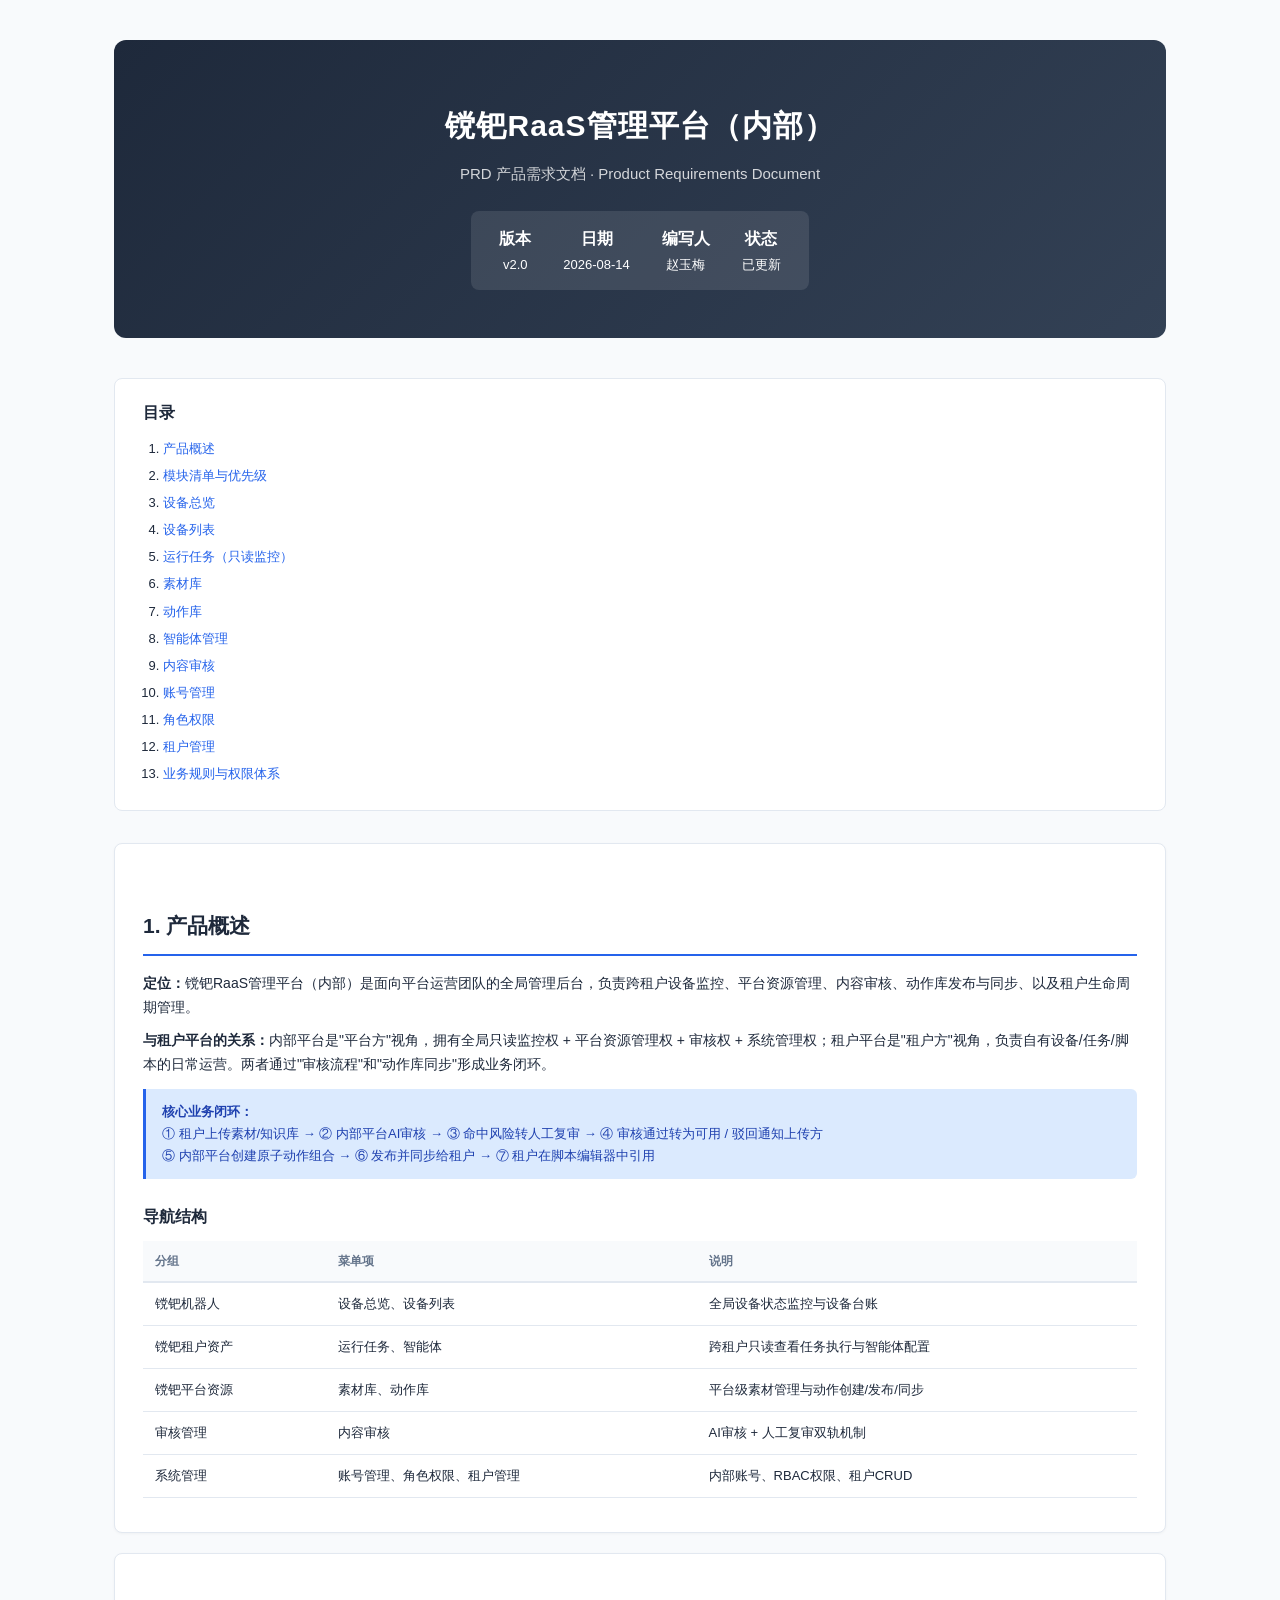
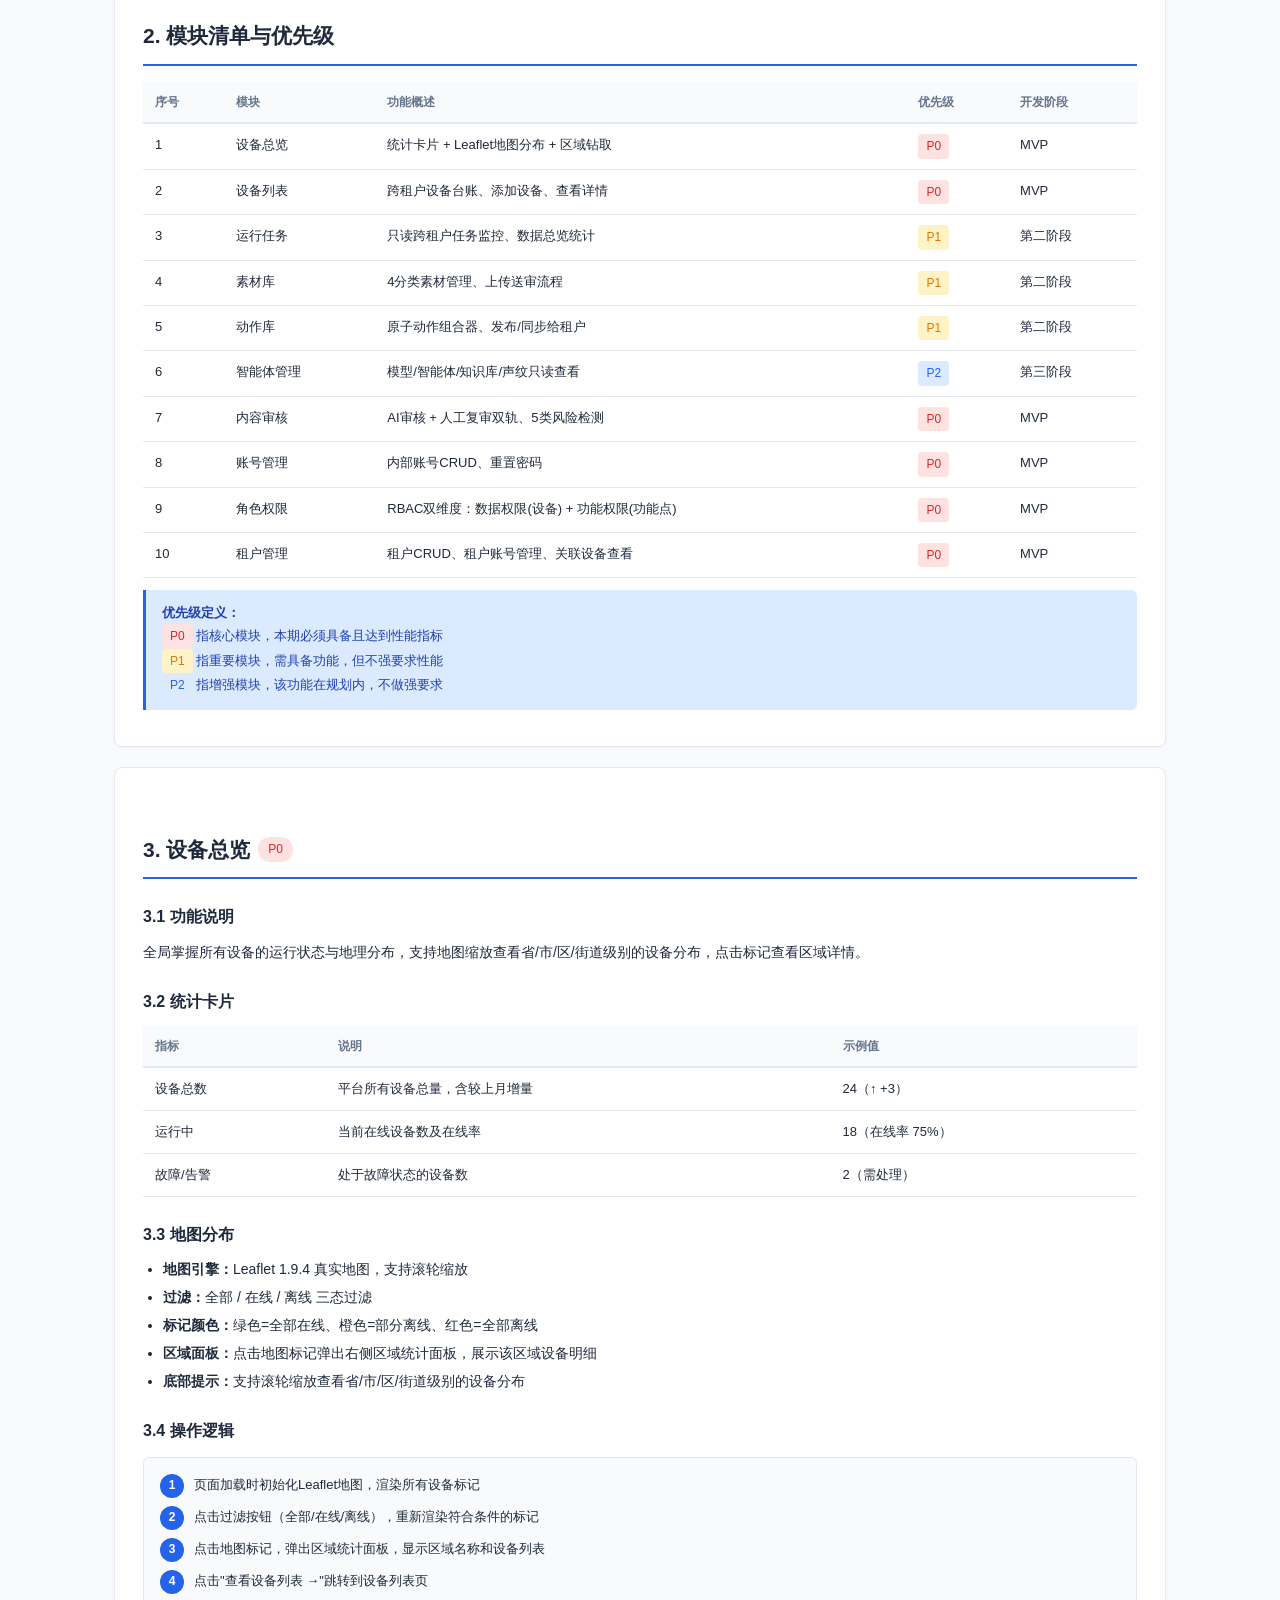
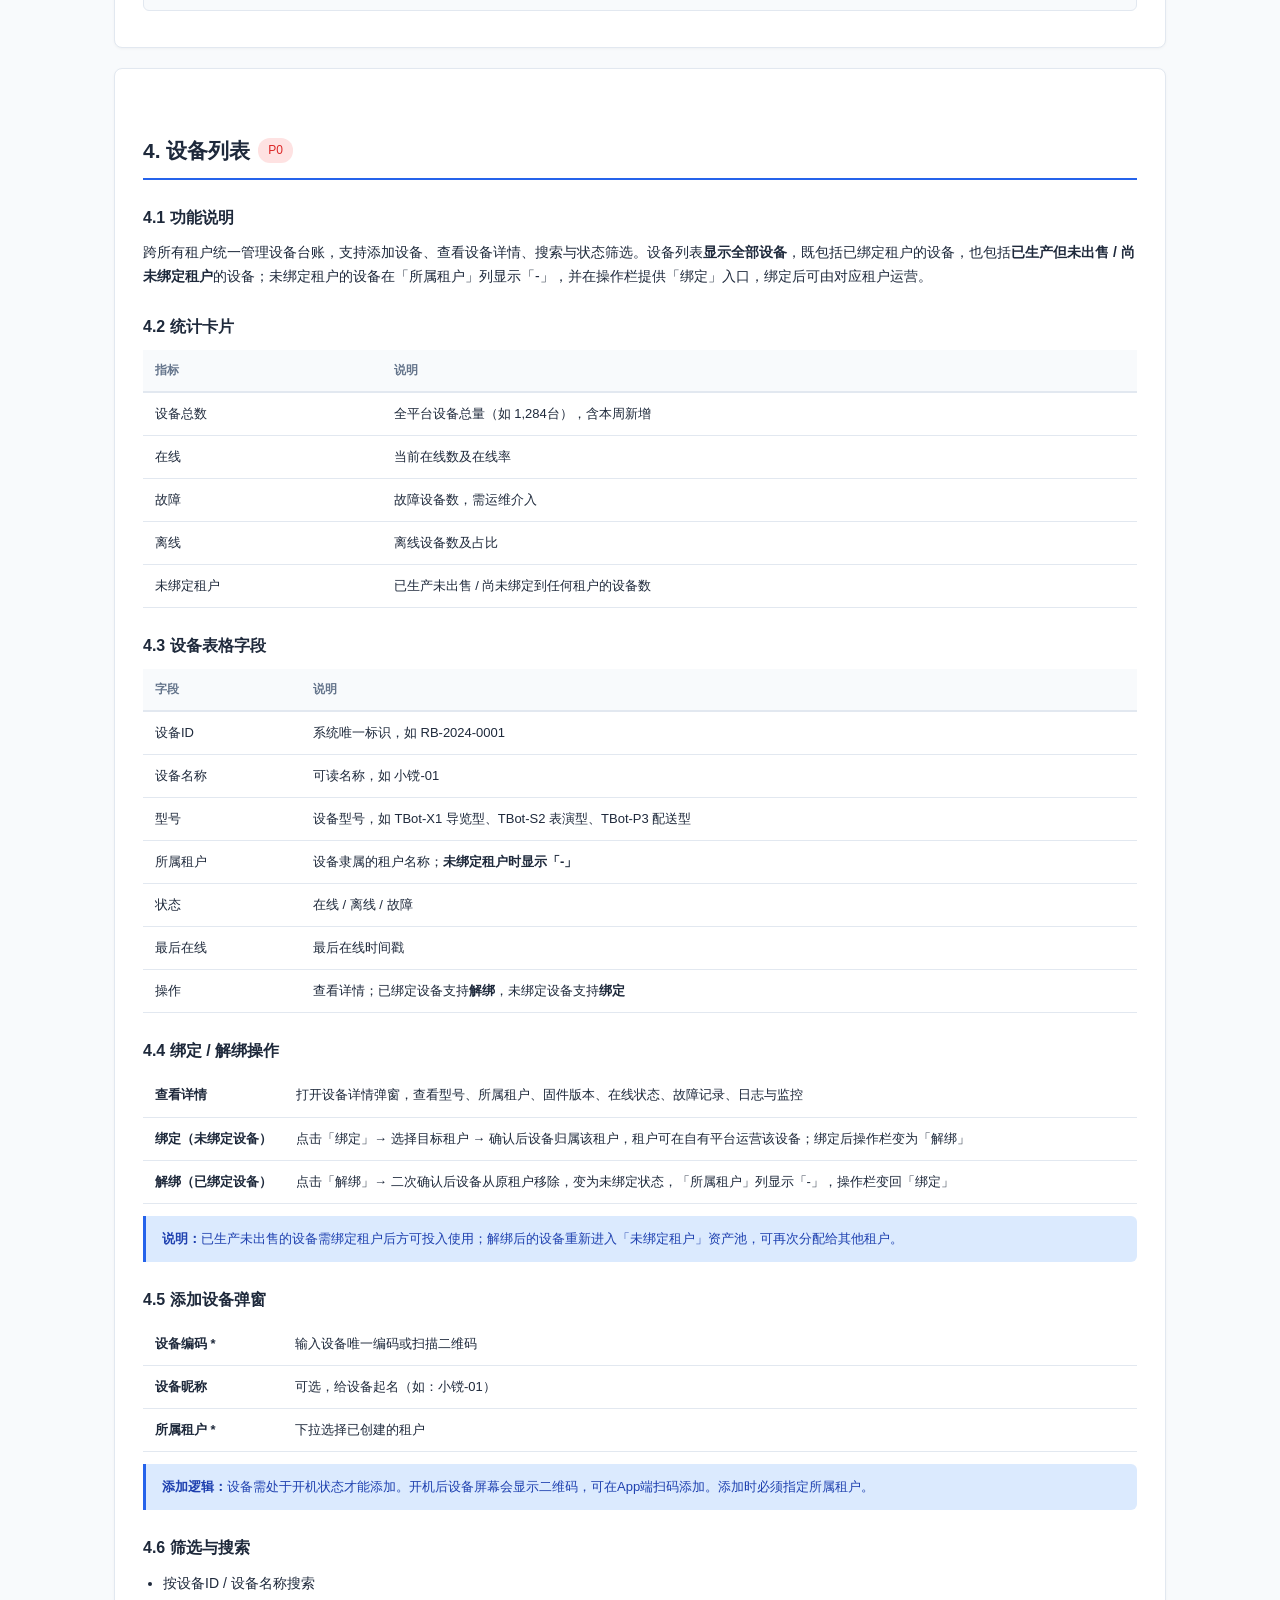
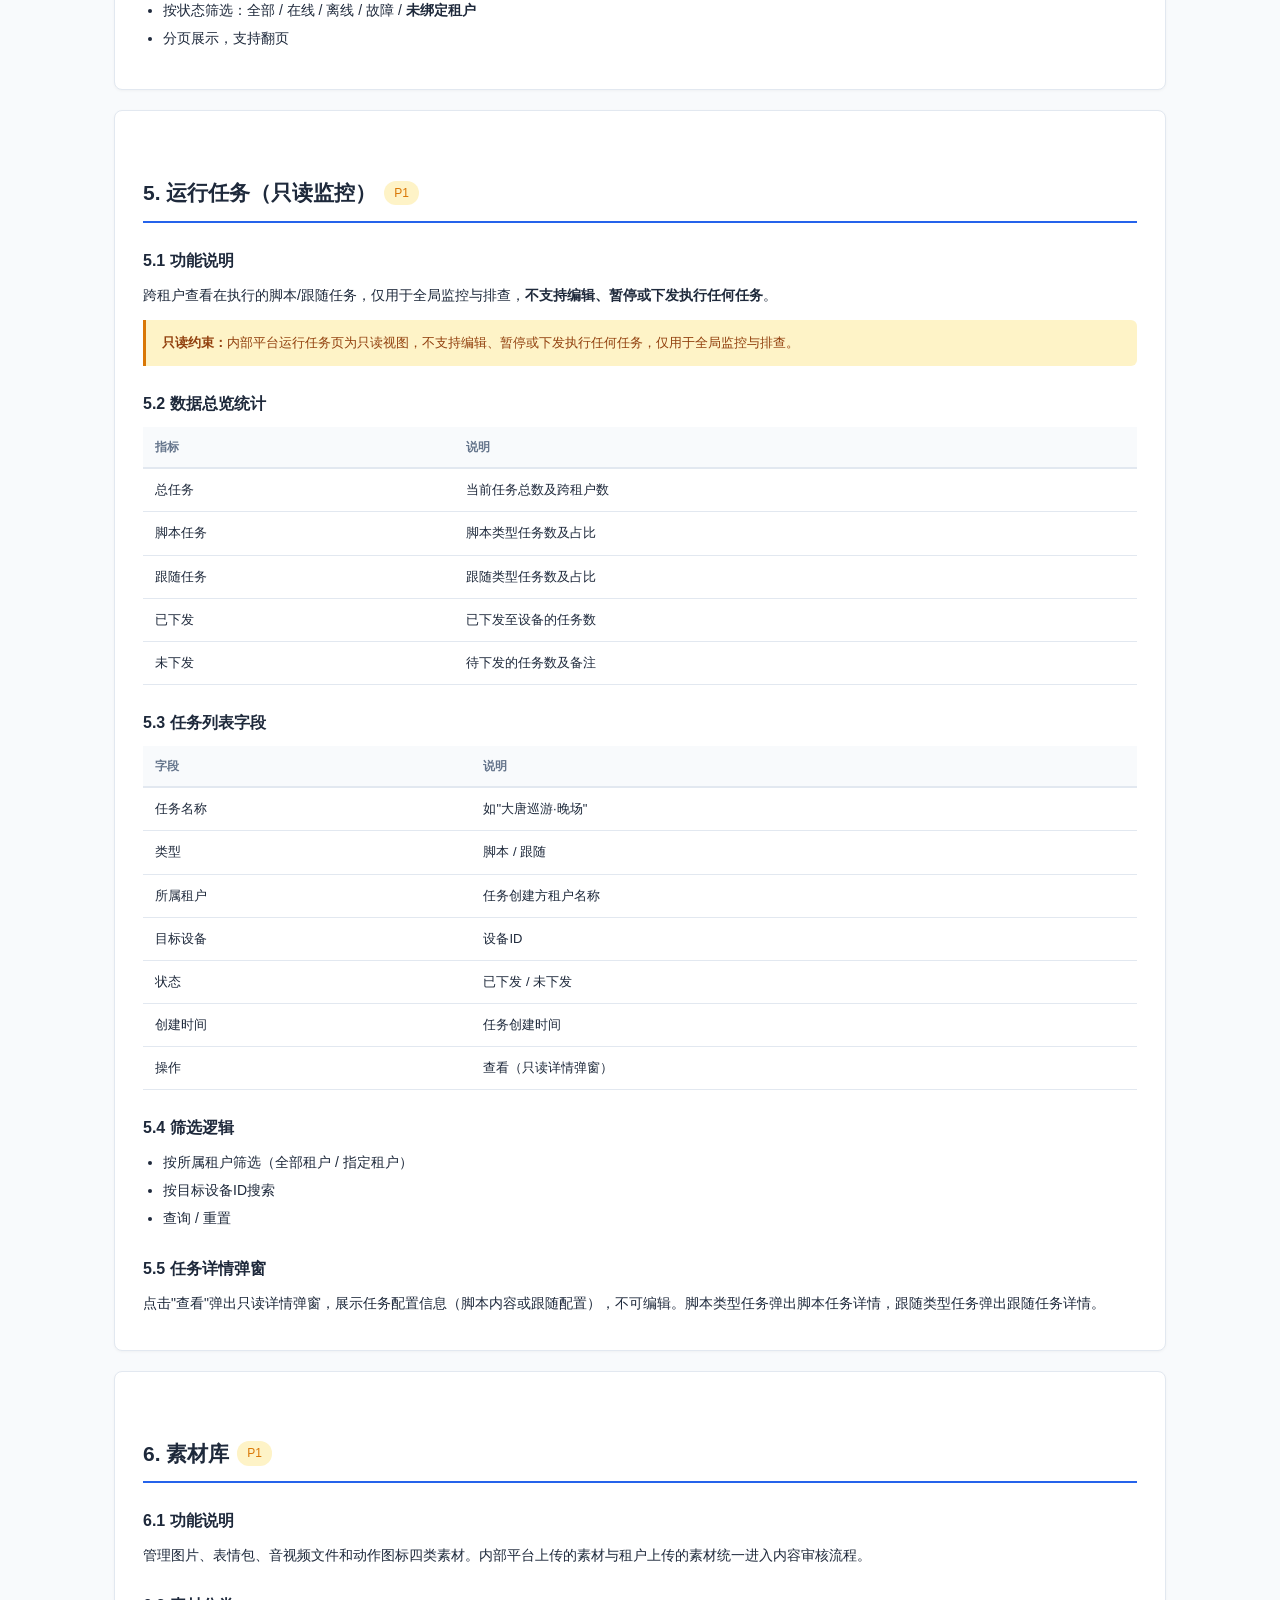
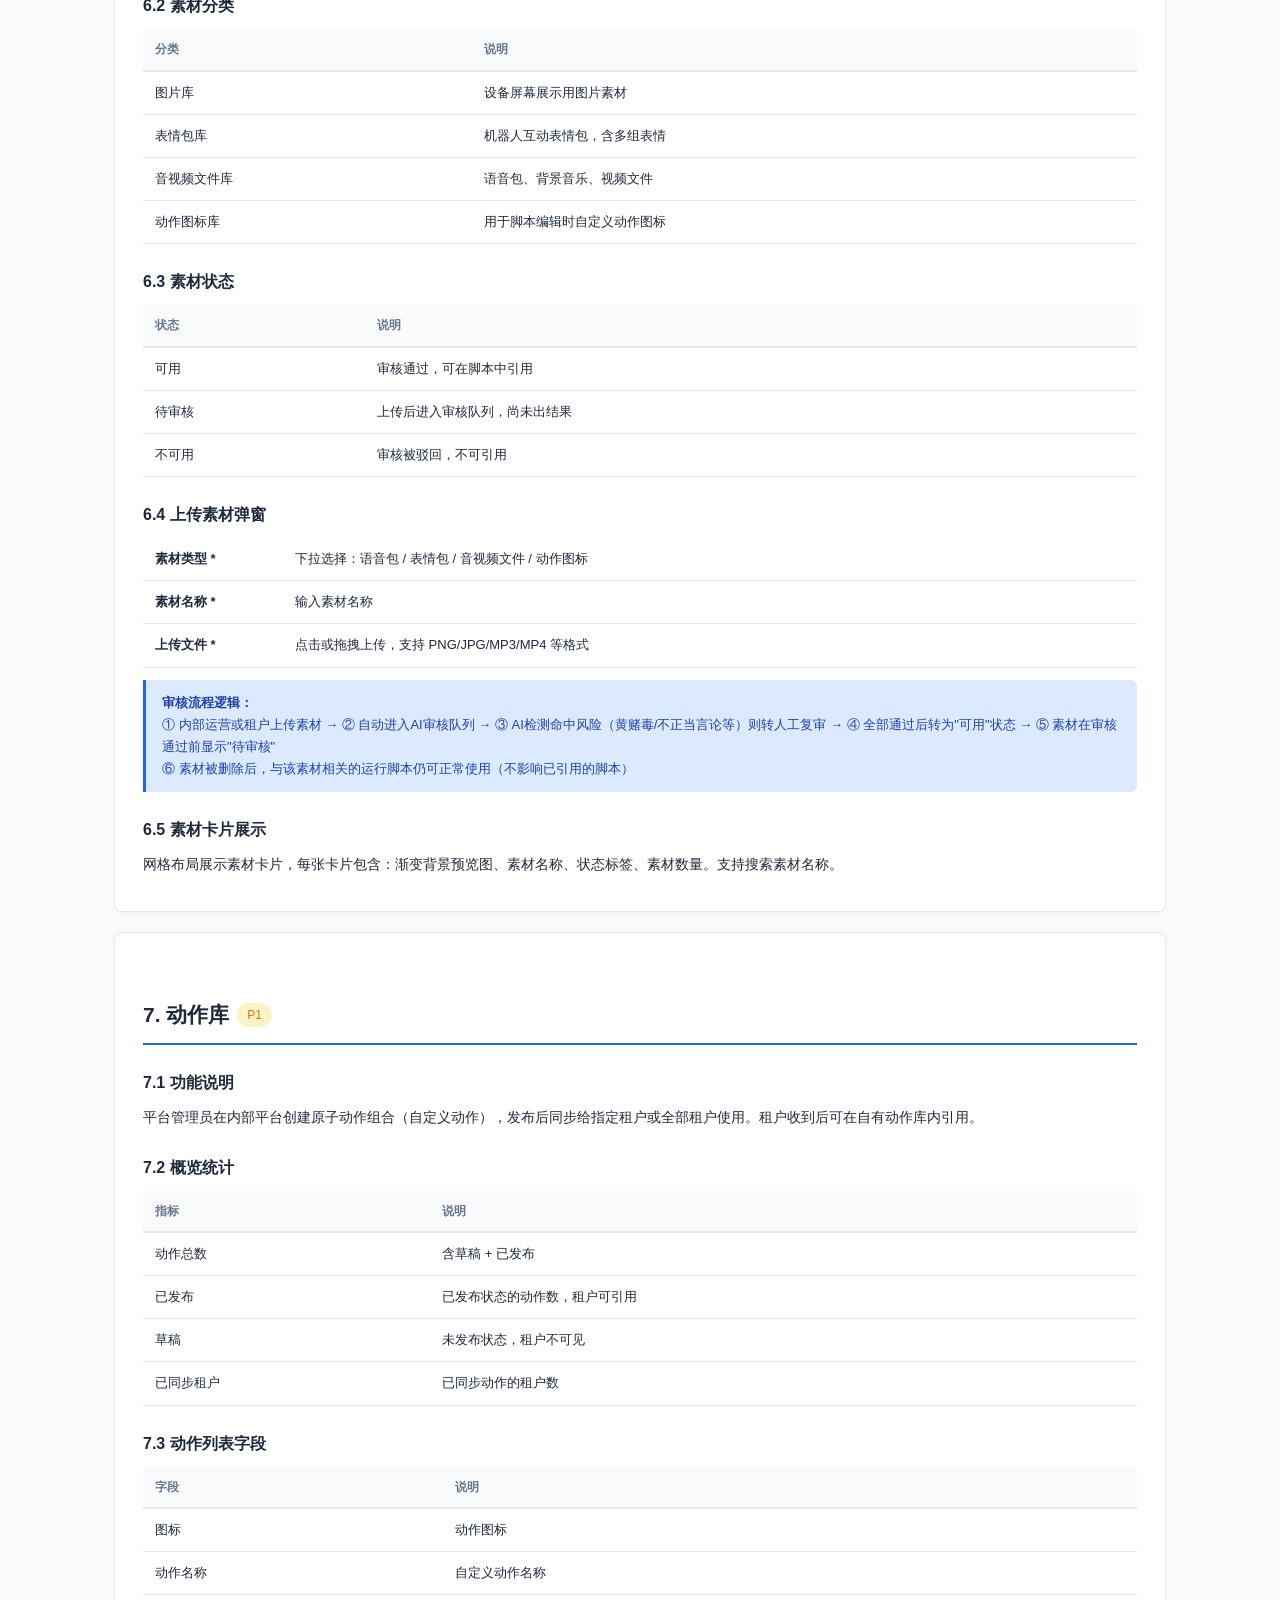
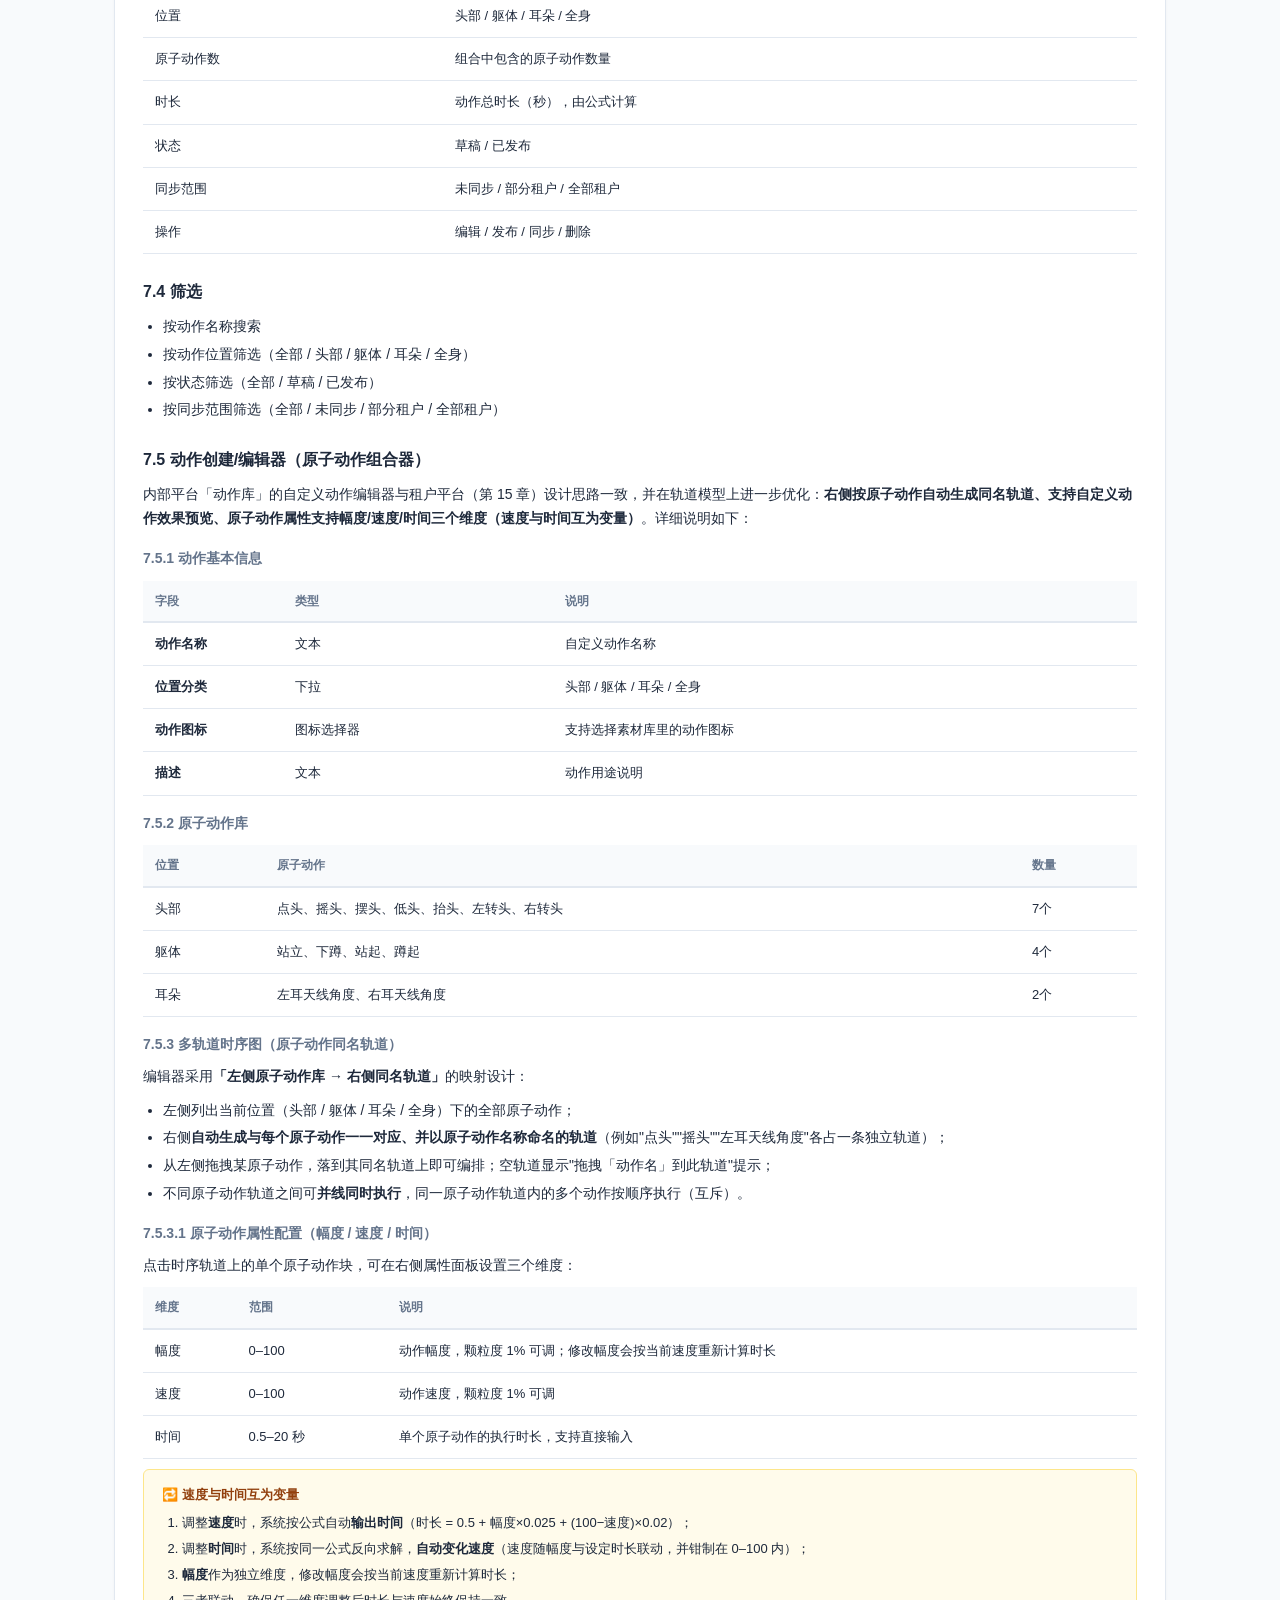
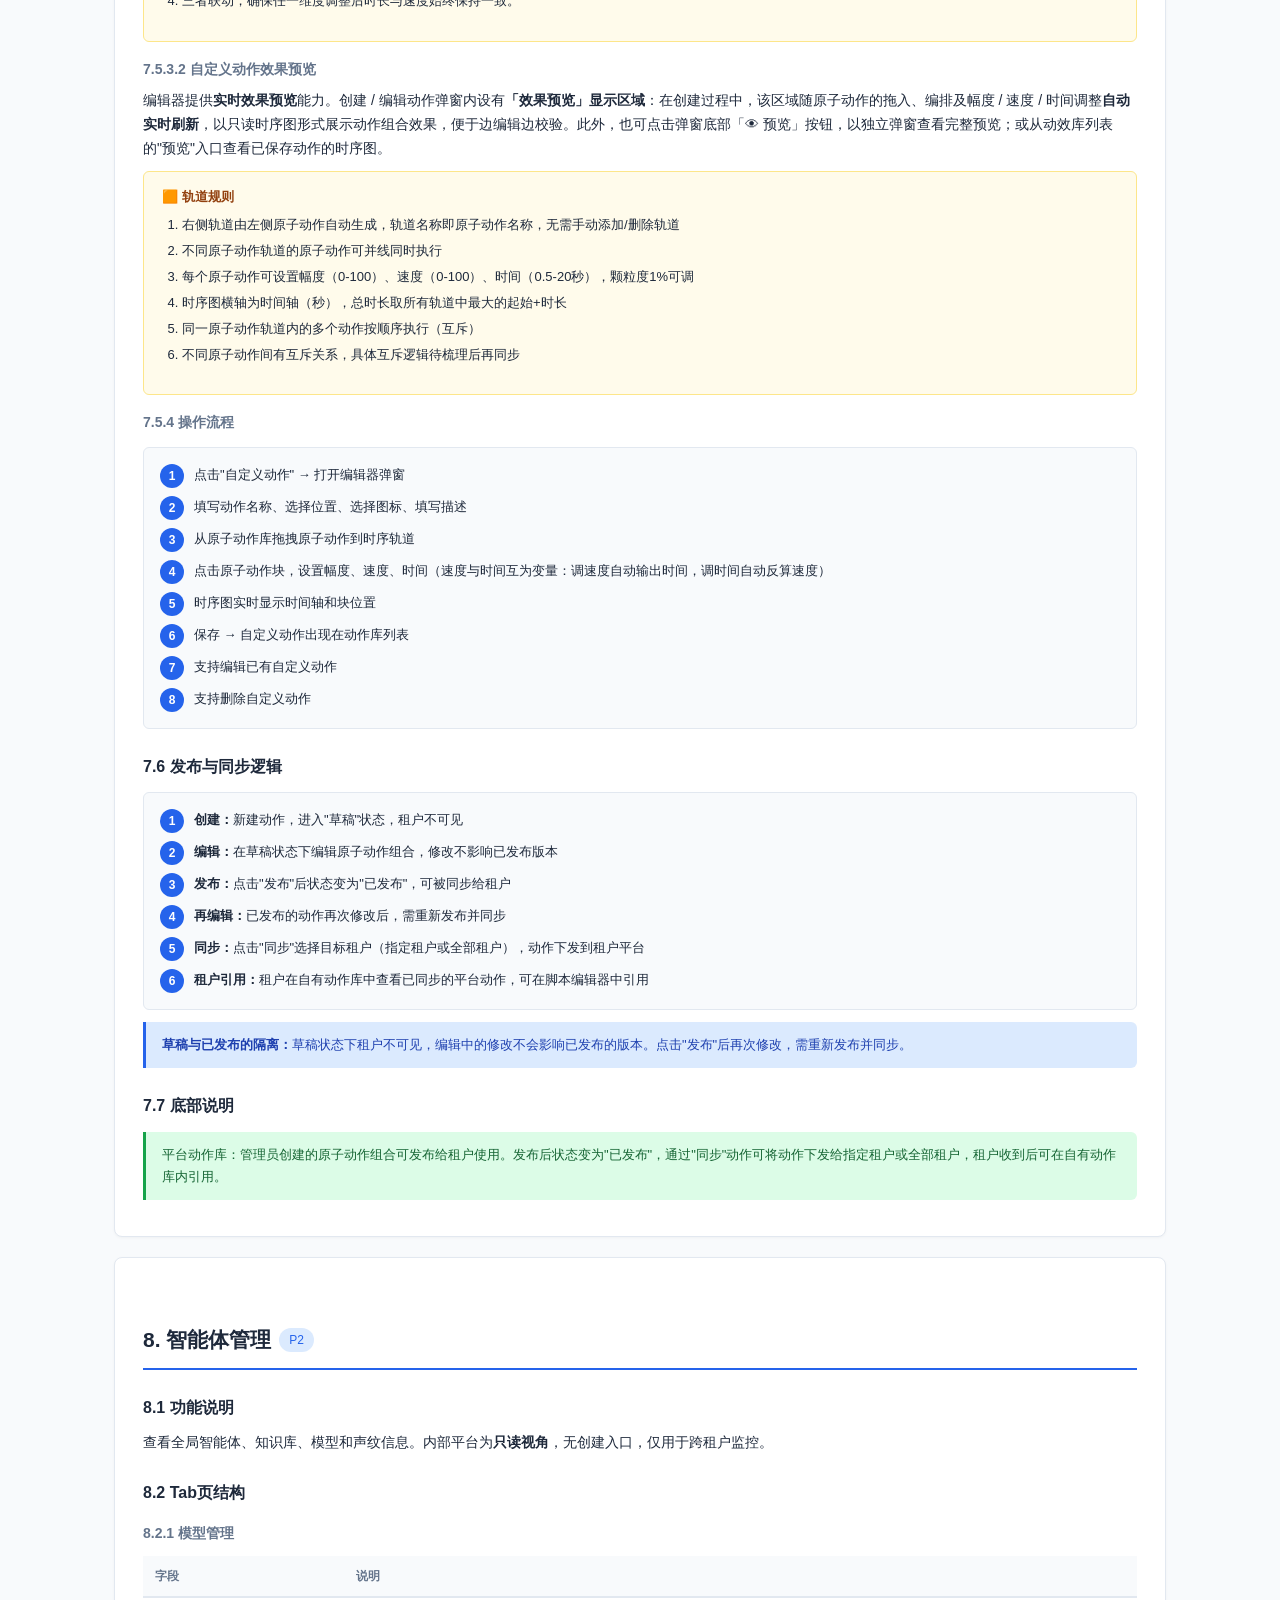
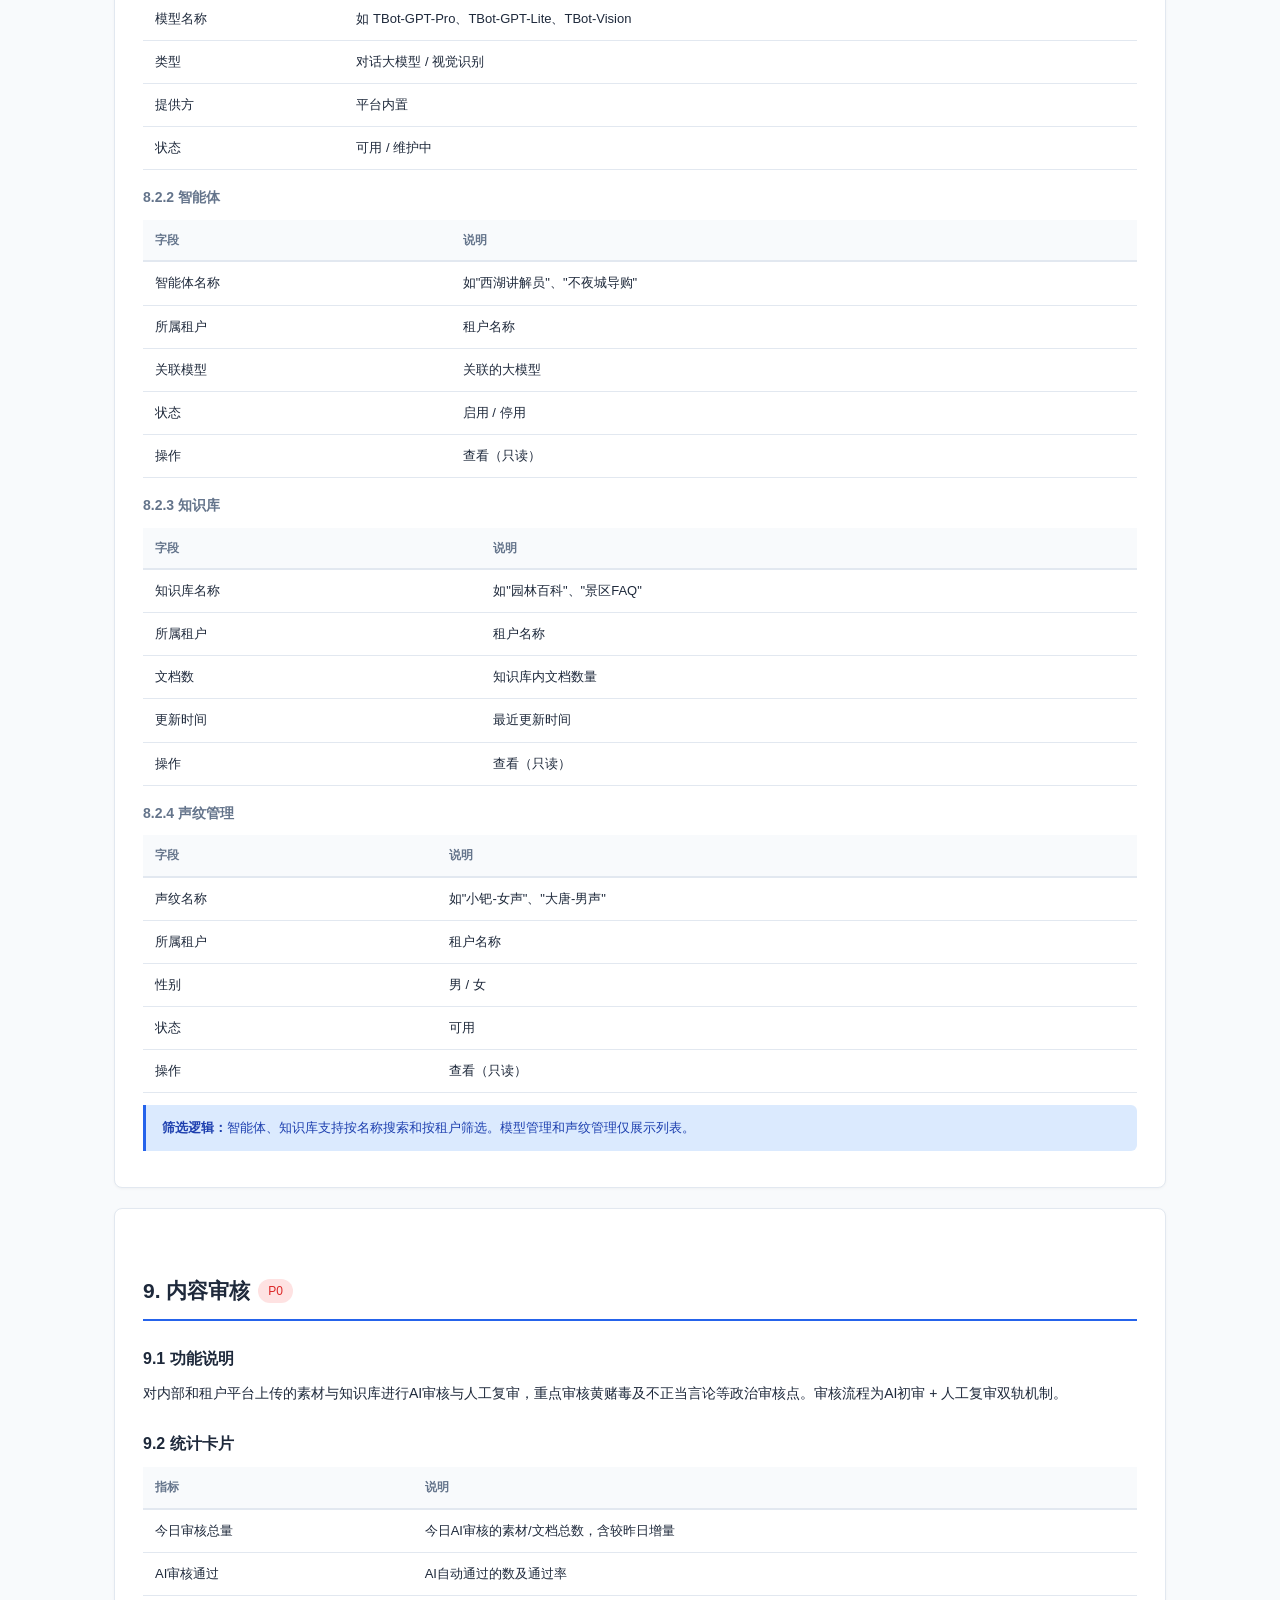
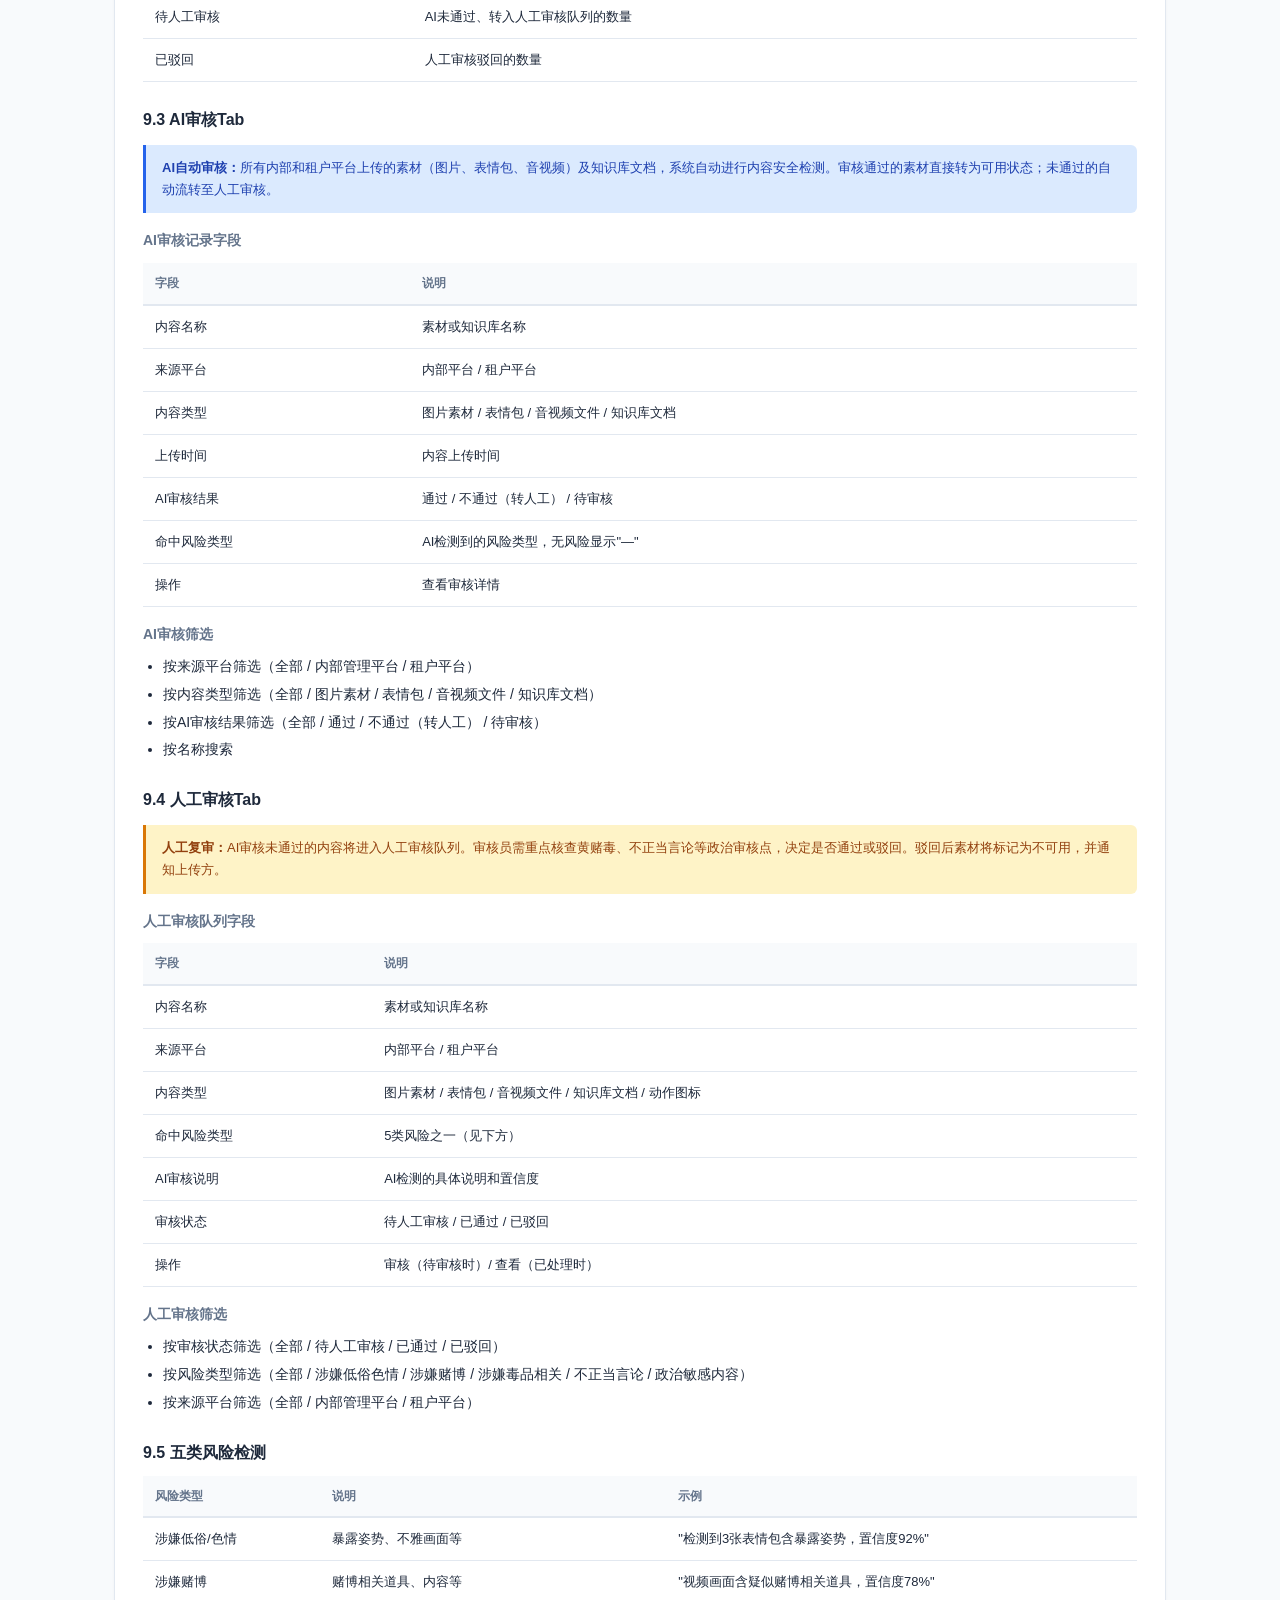
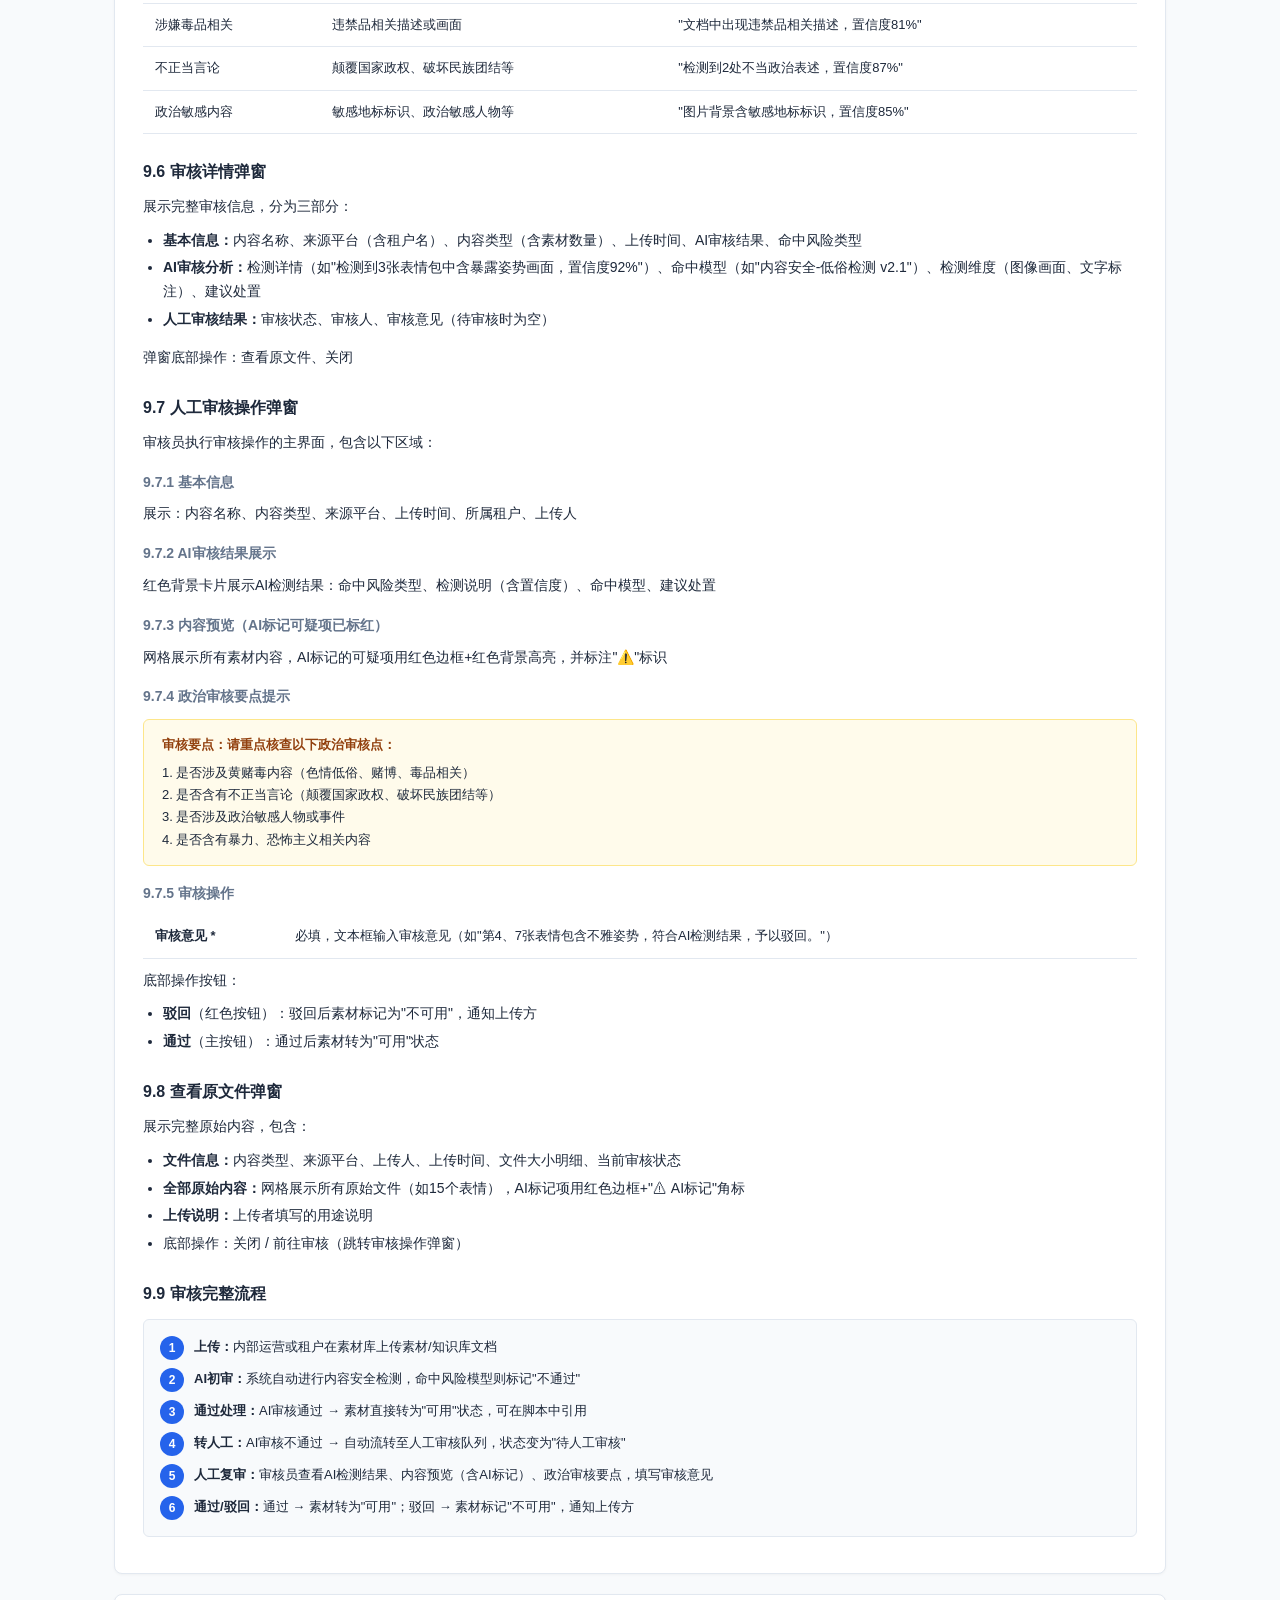
==== commit 6ec65887: "更新租户平台与内部平台原型及PRD至最新版本（2026-08-19）" ====
--- a/internal-prd/index.html
+++ b/internal-prd/index.html
@@ -1,874 +1,906 @@
-<!DOCTYPE html>
-<html lang="zh-CN">
-<head>
-<meta charset="UTF-8">
-<meta name="viewport" content="width=device-width, initial-scale=1.0">
-<title>镗钯RaaS管理平台（内部）- PRD产品需求文档</title>
-<style>
-:root{--primary:#2563eb;--primary-light:#dbeafe;--success:#16a34a;--success-light:#dcfce7;--warning:#d97706;--warning-light:#fef3c7;--danger:#dc2626;--danger-light:#fee2e2;--text:#1e293b;--text-secondary:#64748b;--text-tertiary:#94a3b8;--border:#e2e8f0;--bg:#f8fafc;--bg-card:#fff;--radius:8px;--radius-sm:6px}
-*{margin:0;padding:0;box-sizing:border-box}
-body{font-family:'Inter','Segoe UI','PingFang SC','Microsoft YaHei',sans-serif;background:var(--bg);color:var(--text);line-height:1.7;font-size:14px}
-.container{max-width:1100px;margin:0 auto;padding:40px 24px}
-.cover{text-align:center;padding:60px 40px 48px;background:linear-gradient(135deg,#1e293b,#334155);color:#fff;border-radius:12px;margin-bottom:40px}
-.cover h1{font-size:30px;font-weight:700;margin-bottom:10px;letter-spacing:1px}
-.cover .sub{font-size:15px;opacity:.8;margin-bottom:24px}
-.cover .meta{display:inline-flex;gap:32px;background:rgba(255,255,255,.1);border-radius:var(--radius);padding:14px 28px;font-size:13px}
-.cover .meta span{text-align:center}
-.cover .meta strong{display:block;font-size:16px;font-weight:600;margin-bottom:2px}
-h2{font-size:21px;font-weight:700;color:var(--text);margin:40px 0 16px;padding-bottom:10px;border-bottom:2px solid var(--primary);display:flex;align-items:center;gap:8px}
-h2 .priority{font-size:12px;padding:2px 10px;border-radius:12px;font-weight:500}
-h2 .p0{background:var(--danger-light);color:var(--danger)}
-h2 .p1{background:var(--warning-light);color:var(--warning)}
-h2 .p2{background:var(--primary-light);color:var(--primary)}
-h3{font-size:16px;font-weight:600;margin:24px 0 10px;color:var(--text)}
-h4{font-size:14px;font-weight:600;margin:16px 0 8px;color:var(--text-secondary)}
-p{margin-bottom:10px}
-ul,ol{margin:6px 0 14px 20px}
-li{margin-bottom:4px}
-.section{background:var(--bg-card);border:1px solid var(--border);border-radius:var(--radius);padding:24px 28px;margin-bottom:20px;box-shadow:0 1px 3px rgba(0,0,0,.04)}
-.info-box{background:var(--primary-light);border-left:3px solid var(--primary);border-radius:0 var(--radius-sm) var(--radius-sm) 0;padding:12px 16px;margin:12px 0;font-size:13px;color:#1e40af}
-.info-box.warning{background:var(--warning-light);border-color:var(--warning);color:#92400e}
-.info-box.danger{background:var(--danger-light);border-color:var(--danger);color:#991b1b}
-.info-box.success{background:var(--success-light);border-color:var(--success);color:#166534}
-.flow-box{background:var(--bg);border:1px solid var(--border);border-radius:var(--radius-sm);padding:16px;margin:12px 0}
-.flow-box .step{display:flex;align-items:flex-start;gap:10px;margin-bottom:8px}
-.flow-box .step:last-child{margin-bottom:0}
-.flow-box .step-num{flex-shrink:0;width:24px;height:24px;border-radius:50%;background:var(--primary);color:#fff;font-size:12px;font-weight:600;display:flex;align-items:center;justify-content:center}
-.flow-box .step-content{font-size:13px;flex:1}
-table{width:100%;border-collapse:collapse;margin:10px 0;font-size:13px}
-th{background:var(--bg);font-weight:600;text-align:left;padding:10px 12px;border-bottom:2px solid var(--border);color:var(--text-secondary);font-size:12px;white-space:nowrap}
-td{padding:10px 12px;border-bottom:1px solid var(--border);vertical-align:top}
-tr:hover td{background:var(--bg)}
-.tag{display:inline-block;padding:2px 8px;border-radius:4px;font-size:12px;font-weight:500}
-.tag-p0{background:var(--danger-light);color:var(--danger)}
-.tag-p1{background:var(--warning-light);color:var(--warning)}
-.tag-p2{background:var(--primary-light);color:var(--primary)}
-.rule-box{background:#fffbeb;border:1px solid #fde68a;border-radius:var(--radius-sm);padding:14px 18px;margin:10px 0;font-size:13px}
-.rule-box .rule-title{font-weight:600;color:#92400e;margin-bottom:6px}
-.toc{background:var(--bg-card);border:1px solid var(--border);border-radius:var(--radius);padding:20px 28px;margin-bottom:32px}
-.toc h3{margin:0 0 12px;font-size:16px}
-.toc ol{margin:0;padding-left:20px}
-.toc li{margin-bottom:5px;font-size:13px}
-.toc li a{text-decoration:none;color:var(--primary)}
-.toc li a:hover{text-decoration:underline}
-.field-table td:first-child{font-weight:600;width:140px;white-space:nowrap}
-@media(max-width:768px){.container{padding:20px 12px}.cover{padding:40px 20px}.section{padding:16px}}
-</style>
-</head>
-<body>
-<div class="container">
-
-<!-- ====== 封面 ====== -->
-<div class="cover">
-<h1>镗钯RaaS管理平台（内部）</h1>
-<div class="sub">PRD 产品需求文档 · Product Requirements Document</div>
-<div class="meta">
-<span><strong>版本</strong>v2.0</span>
-<span><strong>日期</strong>2026-08-14</span>
-<span><strong>编写人</strong>赵玉梅</span>
-<span><strong>状态</strong>已更新</span>
-</div>
-</div>
-
-<!-- ====== 目录 ====== -->
-<div class="toc">
-<h3>目录</h3>
-<ol>
-<li><a href="#s1">产品概述</a></li>
-<li><a href="#s2">模块清单与优先级</a></li>
-<li><a href="#s3">设备总览</a></li>
-<li><a href="#s4">设备列表</a></li>
-<li><a href="#s5">运行任务（只读监控）</a></li>
-<li><a href="#s6">素材库</a></li>
-<li><a href="#s7">动作库</a></li>
-<li><a href="#s8">智能体管理</a></li>
-<li><a href="#s9">内容审核</a></li>
-<li><a href="#s10">账号管理</a></li>
-<li><a href="#s11">角色权限</a></li>
-<li><a href="#s12">租户管理</a></li>
-<li><a href="#s13">业务规则与权限体系</a></li>
-</ol>
-</div>
-
-<!-- ====== 1. 产品概述 ====== -->
-<div class="section" id="s1">
-<h2>1. 产品概述</h2>
-<p><strong>定位：</strong>镗钯RaaS管理平台（内部）是面向平台运营团队的全局管理后台，负责跨租户设备监控、平台资源管理、内容审核、动作库发布与同步、以及租户生命周期管理。</p>
-<p><strong>与租户平台的关系：</strong>内部平台是"平台方"视角，拥有全局只读监控权 + 平台资源管理权 + 审核权 + 系统管理权；租户平台是"租户方"视角，负责自有设备/任务/脚本的日常运营。两者通过"审核流程"和"动作库同步"形成业务闭环。</p>
-
-<div class="info-box">
-<strong>核心业务闭环：</strong><br>
-① 租户上传素材/知识库 → ② 内部平台AI审核 → ③ 命中风险转人工复审 → ④ 审核通过转为可用 / 驳回通知上传方<br>
-⑤ 内部平台创建原子动作组合 → ⑥ 发布并同步给租户 → ⑦ 租户在脚本编辑器中引用
-</div>
-
-<h3>导航结构</h3>
-<table>
-<tr><th>分组</th><th>菜单项</th><th>说明</th></tr>
-<tr><td>镗钯机器人</td><td>设备总览、设备列表</td><td>全局设备状态监控与设备台账</td></tr>
-<tr><td>镗钯租户资产</td><td>运行任务、智能体</td><td>跨租户只读查看任务执行与智能体配置</td></tr>
-<tr><td>镗钯平台资源</td><td>素材库、动作库</td><td>平台级素材管理与动作创建/发布/同步</td></tr>
-<tr><td>审核管理</td><td>内容审核</td><td>AI审核 + 人工复审双轨机制</td></tr>
-<tr><td>系统管理</td><td>账号管理、角色权限、租户管理</td><td>内部账号、RBAC权限、租户CRUD</td></tr>
-</table>
-</div>
-
-<!-- ====== 2. 模块清单与优先级 ====== -->
-<div class="section" id="s2">
-<h2>2. 模块清单与优先级</h2>
-<table>
-<tr><th>序号</th><th>模块</th><th>功能概述</th><th>优先级</th><th>开发阶段</th></tr>
-<tr><td>1</td><td>设备总览</td><td>统计卡片 + Leaflet地图分布 + 区域钻取</td><td><span class="tag tag-p0">P0</span></td><td>MVP</td></tr>
-<tr><td>2</td><td>设备列表</td><td>跨租户设备台账、添加设备、查看详情</td><td><span class="tag tag-p0">P0</span></td><td>MVP</td></tr>
-<tr><td>3</td><td>运行任务</td><td>只读跨租户任务监控、数据总览统计</td><td><span class="tag tag-p1">P1</span></td><td>第二阶段</td></tr>
-<tr><td>4</td><td>素材库</td><td>4分类素材管理、上传送审流程</td><td><span class="tag tag-p1">P1</span></td><td>第二阶段</td></tr>
-<tr><td>5</td><td>动作库</td><td>原子动作组合器、发布/同步给租户</td><td><span class="tag tag-p1">P1</span></td><td>第二阶段</td></tr>
-<tr><td>6</td><td>智能体管理</td><td>模型/智能体/知识库/声纹只读查看</td><td><span class="tag tag-p2">P2</span></td><td>第三阶段</td></tr>
-<tr><td>7</td><td>内容审核</td><td>AI审核 + 人工复审双轨、5类风险检测</td><td><span class="tag tag-p0">P0</span></td><td>MVP</td></tr>
-<tr><td>8</td><td>账号管理</td><td>内部账号CRUD、重置密码</td><td><span class="tag tag-p0">P0</span></td><td>MVP</td></tr>
-<tr><td>9</td><td>角色权限</td><td>RBAC双维度：数据权限(设备) + 功能权限(功能点)</td><td><span class="tag tag-p0">P0</span></td><td>MVP</td></tr>
-<tr><td>10</td><td>租户管理</td><td>租户CRUD、租户账号管理、关联设备查看</td><td><span class="tag tag-p0">P0</span></td><td>MVP</td></tr>
-</table>
-
-<div class="info-box">
-<strong>优先级定义：</strong><br>
-<span class="tag tag-p0">P0</span> 指核心模块，本期必须具备且达到性能指标<br>
-<span class="tag tag-p1">P1</span> 指重要模块，需具备功能，但不强要求性能<br>
-<span class="tag tag-p2">P2</span> 指增强模块，该功能在规划内，不做强要求
-</div>
-</div>
-
-<!-- ====== 3. 设备总览 ====== -->
-<div class="section" id="s3">
-<h2>3. 设备总览 <span class="priority p0">P0</span></h2>
-
-<h3>3.1 功能说明</h3>
-<p>全局掌握所有设备的运行状态与地理分布，支持地图缩放查看省/市/区/街道级别的设备分布，点击标记查看区域详情。</p>
-
-<h3>3.2 统计卡片</h3>
-<table>
-<tr><th>指标</th><th>说明</th><th>示例值</th></tr>
-<tr><td>设备总数</td><td>平台所有设备总量，含较上月增量</td><td>24（↑ +3）</td></tr>
-<tr><td>运行中</td><td>当前在线设备数及在线率</td><td>18（在线率 75%）</td></tr>
-<tr><td>故障/告警</td><td>处于故障状态的设备数</td><td>2（需处理）</td></tr>
-</table>
-
-<h3>3.3 地图分布</h3>
-<ul>
-<li><strong>地图引擎：</strong>Leaflet 1.9.4 真实地图，支持滚轮缩放</li>
-<li><strong>过滤：</strong>全部 / 在线 / 离线 三态过滤</li>
-<li><strong>标记颜色：</strong>绿色=全部在线、橙色=部分离线、红色=全部离线</li>
-<li><strong>区域面板：</strong>点击地图标记弹出右侧区域统计面板，展示该区域设备明细</li>
-<li><strong>底部提示：</strong>支持滚轮缩放查看省/市/区/街道级别的设备分布</li>
-</ul>
-
-<h3>3.4 操作逻辑</h3>
-<div class="flow-box">
-<div class="step"><div class="step-num">1</div><div class="step-content">页面加载时初始化Leaflet地图，渲染所有设备标记</div></div>
-<div class="step"><div class="step-num">2</div><div class="step-content">点击过滤按钮（全部/在线/离线），重新渲染符合条件的标记</div></div>
-<div class="step"><div class="step-num">3</div><div class="step-content">点击地图标记，弹出区域统计面板，显示区域名称和设备列表</div></div>
-<div class="step"><div class="step-num">4</div><div class="step-content">点击"查看设备列表 →"跳转到设备列表页</div></div>
-</div>
-</div>
-
-<!-- ====== 4. 设备列表 ====== -->
-<div class="section" id="s4">
-<h2>4. 设备列表 <span class="priority p0">P0</span></h2>
-
-<h3>4.1 功能说明</h3>
-<p>跨所有租户统一管理设备台账，支持添加设备、查看设备详情、搜索与状态筛选。每台设备必须隶属到某个租户下。</p>
-
-<h3>4.2 统计卡片</h3>
-<table>
-<tr><th>指标</th><th>说明</th></tr>
-<tr><td>设备总数</td><td>全平台设备总量（如 1,284台），含本周新增</td></tr>
-<tr><td>在线</td><td>当前在线数及在线率</td></tr>
-<tr><td>故障</td><td>故障设备数，需运维介入</td></tr>
-<tr><td>离线</td><td>离线设备数及占比</td></tr>
-</table>
-
-<h3>4.3 设备表格字段</h3>
-<table>
-<tr><th>字段</th><th>说明</th></tr>
-<tr><td>设备ID</td><td>系统唯一标识，如 RB-2024-0001</td></tr>
-<tr><td>设备名称</td><td>可读名称，如 小镋-01</td></tr>
-<tr><td>型号</td><td>设备型号，如 TBot-X1 导览型、TBot-S2 表演型、TBot-P3 配送型</td></tr>
-<tr><td>所属租户</td><td>设备隶属的租户名称</td></tr>
-<tr><td>状态</td><td>在线 / 离线 / 故障</td></tr>
-<tr><td>最后在线</td><td>最后在线时间戳</td></tr>
-<tr><td>操作</td><td>查看详情</td></tr>
-</table>
-
-<h3>4.4 添加设备弹窗</h3>
-<table class="field-table">
-<tr><td>设备编码 *</td><td>输入设备唯一编码或扫描二维码</td></tr>
-<tr><td>设备昵称</td><td>可选，给设备起名（如：小镋-01）</td></tr>
-<tr><td>所属租户 *</td><td>下拉选择已创建的租户</td></tr>
-</table>
-<div class="info-box">
-<strong>添加逻辑：</strong>设备需处于开机状态才能添加。开机后设备屏幕会显示二维码，可在App端扫码添加。添加时必须指定所属租户。
-</div>
-
-<h3>4.5 筛选与搜索</h3>
-<ul>
-<li>按设备ID搜索</li>
-<li>按状态筛选：全部 / 在线 / 离线 / 故障</li>
-<li>分页展示，支持翻页</li>
-</ul>
-</div>
-
-<!-- ====== 5. 运行任务 ====== -->
-<div class="section" id="s5">
-<h2>5. 运行任务（只读监控） <span class="priority p1">P1</span></h2>
-
-<h3>5.1 功能说明</h3>
-<p>跨租户查看在执行的脚本/跟随任务，仅用于全局监控与排查，<strong>不支持编辑、暂停或下发执行任何任务</strong>。</p>
-
-<div class="info-box warning">
-<strong>只读约束：</strong>内部平台运行任务页为只读视图，不支持编辑、暂停或下发执行任何任务，仅用于全局监控与排查。
-</div>
-
-<h3>5.2 数据总览统计</h3>
-<table>
-<tr><th>指标</th><th>说明</th></tr>
-<tr><td>总任务</td><td>当前任务总数及跨租户数</td></tr>
-<tr><td>脚本任务</td><td>脚本类型任务数及占比</td></tr>
-<tr><td>跟随任务</td><td>跟随类型任务数及占比</td></tr>
-<tr><td>已下发</td><td>已下发至设备的任务数</td></tr>
-<tr><td>未下发</td><td>待下发的任务数及备注</td></tr>
-</table>
-
-<h3>5.3 任务列表字段</h3>
-<table>
-<tr><th>字段</th><th>说明</th></tr>
-<tr><td>任务名称</td><td>如"大唐巡游·晚场"</td></tr>
-<tr><td>类型</td><td>脚本 / 跟随</td></tr>
-<tr><td>所属租户</td><td>任务创建方租户名称</td></tr>
-<tr><td>目标设备</td><td>设备ID</td></tr>
-<tr><td>状态</td><td>已下发 / 未下发</td></tr>
-<tr><td>创建时间</td><td>任务创建时间</td></tr>
-<tr><td>操作</td><td>查看（只读详情弹窗）</td></tr>
-</table>
-
-<h3>5.4 筛选逻辑</h3>
-<ul>
-<li>按所属租户筛选（全部租户 / 指定租户）</li>
-<li>按目标设备ID搜索</li>
-<li>查询 / 重置</li>
-</ul>
-
-<h3>5.5 任务详情弹窗</h3>
-<p>点击"查看"弹出只读详情弹窗，展示任务配置信息（脚本内容或跟随配置），不可编辑。脚本类型任务弹出脚本任务详情，跟随类型任务弹出跟随任务详情。</p>
-</div>
-
-<!-- ====== 6. 素材库 ====== -->
-<div class="section" id="s6">
-<h2>6. 素材库 <span class="priority p1">P1</span></h2>
-
-<h3>6.1 功能说明</h3>
-<p>管理图片、表情包、音视频文件和动作图标四类素材。内部平台上传的素材与租户上传的素材统一进入内容审核流程。</p>
-
-<h3>6.2 素材分类</h3>
-<table>
-<tr><th>分类</th><th>说明</th></tr>
-<tr><td>图片库</td><td>设备屏幕展示用图片素材</td></tr>
-<tr><td>表情包库</td><td>机器人互动表情包，含多组表情</td></tr>
-<tr><td>音视频文件库</td><td>语音包、背景音乐、视频文件</td></tr>
-<tr><td>动作图标库</td><td>用于脚本编辑时自定义动作图标</td></tr>
-</table>
-
-<h3>6.3 素材状态</h3>
-<table>
-<tr><th>状态</th><th>说明</th></tr>
-<tr><td>可用</td><td>审核通过，可在脚本中引用</td></tr>
-<tr><td>待审核</td><td>上传后进入审核队列，尚未出结果</td></tr>
-<tr><td>不可用</td><td>审核被驳回，不可引用</td></tr>
-</table>
-
-<h3>6.4 上传素材弹窗</h3>
-<table class="field-table">
-<tr><td>素材类型 *</td><td>下拉选择：语音包 / 表情包 / 音视频文件 / 动作图标</td></tr>
-<tr><td>素材名称 *</td><td>输入素材名称</td></tr>
-<tr><td>上传文件 *</td><td>点击或拖拽上传，支持 PNG/JPG/MP3/MP4 等格式</td></tr>
-</table>
-
-<div class="info-box">
-<strong>审核流程逻辑：</strong><br>
-① 内部运营或租户上传素材 → ② 自动进入AI审核队列 → ③ AI检测命中风险（黄赌毒/不正当言论等）则转人工复审 → ④ 全部通过后转为"可用"状态 → ⑤ 素材在审核通过前显示"待审核"<br>
-⑥ 素材被删除后，与该素材相关的运行脚本仍可正常使用（不影响已引用的脚本）
-</div>
-
-<h3>6.5 素材卡片展示</h3>
-<p>网格布局展示素材卡片，每张卡片包含：渐变背景预览图、素材名称、状态标签、素材数量。支持搜索素材名称。</p>
-</div>
-
-<!-- ====== 7. 动作库 ====== -->
-<div class="section" id="s7">
-<h2>7. 动作库 <span class="priority p1">P1</span></h2>
-
-<h3>7.1 功能说明</h3>
-<p>平台管理员在内部平台创建原子动作组合（自定义动作），发布后同步给指定租户或全部租户使用。租户收到后可在自有动作库内引用。</p>
-
-<h3>7.2 概览统计</h3>
-<table>
-<tr><th>指标</th><th>说明</th></tr>
-<tr><td>动作总数</td><td>含草稿 + 已发布</td></tr>
-<tr><td>已发布</td><td>已发布状态的动作数，租户可引用</td></tr>
-<tr><td>草稿</td><td>未发布状态，租户不可见</td></tr>
-<tr><td>已同步租户</td><td>已同步动作的租户数</td></tr>
-</table>
-
-<h3>7.3 动作列表字段</h3>
-<table>
-<tr><th>字段</th><th>说明</th></tr>
-<tr><td>图标</td><td>动作图标</td></tr>
-<tr><td>动作名称</td><td>自定义动作名称</td></tr>
-<tr><td>位置</td><td>头部 / 躯体 / 耳朵 / 全身</td></tr>
-<tr><td>原子动作数</td><td>组合中包含的原子动作数量</td></tr>
-<tr><td>时长</td><td>动作总时长（秒），由公式计算</td></tr>
-<tr><td>状态</td><td>草稿 / 已发布</td></tr>
-<tr><td>同步范围</td><td>未同步 / 部分租户 / 全部租户</td></tr>
-<tr><td>操作</td><td>编辑 / 发布 / 同步 / 删除</td></tr>
-</table>
-
-<h3>7.4 筛选</h3>
-<ul>
-<li>按动作名称搜索</li>
-<li>按动作位置筛选（全部 / 头部 / 躯体 / 耳朵 / 全身）</li>
-<li>按状态筛选（全部 / 草稿 / 已发布）</li>
-<li>按同步范围筛选（全部 / 未同步 / 部分租户 / 全部租户）</li>
-</ul>
-
-<h3>7.5 动作创建/编辑器（原子动作组合器）</h3>
-<p>与租户平台「15. 自定义动作编辑器」共用同一套编辑器，需求说明完全一致，内容如下：</p>
-
-<h4>7.5.1 动作基本信息</h4>
-<table class="field-table">
-<thead><tr><th>字段</th><th>类型</th><th>说明</th></tr></thead>
-<tbody>
-<tr><td>动作名称</td><td>文本</td><td>自定义动作名称</td></tr>
-<tr><td>位置分类</td><td>下拉</td><td>头部 / 躯体 / 耳朵 / 全身</td></tr>
-<tr><td>动作图标</td><td>图标选择器</td><td>支持选择素材库里的动作图标</td></tr>
-<tr><td>描述</td><td>文本</td><td>动作用途说明</td></tr>
-</tbody>
-</table>
-
-<h4>7.5.2 原子动作库</h4>
-<table>
-<thead><tr><th>位置</th><th>原子动作</th><th>数量</th></tr></thead>
-<tbody>
-<tr><td>头部</td><td>点头、摇头、摆头、低头、抬头、左转头、右转头</td><td>7个</td></tr>
-<tr><td>躯体</td><td>站立、下蹲、站起、蹲起</td><td>4个</td></tr>
-<tr><td>耳朵</td><td>左耳天线角度、右耳天线角度</td><td>2个</td></tr>
-</tbody>
-</table>
-
-<h4>7.5.3 多轨道时序图</h4>
-<table>
-<thead><tr><th>轨道</th><th>默认数量</th><th>说明</th></tr></thead>
-<tbody>
-<tr><td>头部轨道</td><td>1条</td><td>头部动作编排</td></tr>
-<tr><td>躯体轨道</td><td>1条</td><td>躯体动作编排</td></tr>
-<tr><td>耳朵轨道</td><td>1条</td><td>支持左耳和右耳天线控制</td></tr>
-<tr><td>全身轨道</td><td>3条</td><td>全身复合动作编排</td></tr>
-</tbody>
-</table>
-
-<div class="rule-box">
-<div class="rule-title">🟧 轨道规则</div>
-<ol>
-<li>默认轨道不可删除，额外添加的轨道可删除</li>
-<li>不同轨道的原子动作可并线同时执行</li>
-<li>每个原子动作可设置幅度（0-100）和速度（0-100），颗粒度1%可调</li>
-<li>时序图横轴为时间轴（秒），总时长取所有轨道中最大的起始+时长</li>
-<li>不同部位的轨道可支持用户自定义添加</li>
-<li>不同原子动作间有互斥关系，具体互斥逻辑待梳理后再同步</li>
-</ol>
-</div>
-
-<h4>7.5.4 操作流程</h4>
-<div class="flow-box">
-<div class="step"><div class="step-num">1</div><div class="step-content">点击"自定义动作" → 打开编辑器弹窗</div></div>
-<div class="step"><div class="step-num">2</div><div class="step-content">填写动作名称、选择位置、选择图标、填写描述</div></div>
-<div class="step"><div class="step-num">3</div><div class="step-content">从原子动作库拖拽原子动作到时序轨道</div></div>
-<div class="step"><div class="step-num">4</div><div class="step-content">点击原子动作块，设置幅度和速度（时长自动计算）</div></div>
-<div class="step"><div class="step-num">5</div><div class="step-content">时序图实时显示时间轴和块位置</div></div>
-<div class="step"><div class="step-num">6</div><div class="step-content">保存 → 自定义动作出现在动作库列表</div></div>
-<div class="step"><div class="step-num">7</div><div class="step-content">支持编辑已有自定义动作</div></div>
-<div class="step"><div class="step-num">8</div><div class="step-content">支持删除自定义动作</div></div>
-</div>
-
-<h3>7.6 发布与同步逻辑</h3>
-<div class="flow-box">
-<div class="step"><div class="step-num">1</div><div class="step-content"><strong>创建：</strong>新建动作，进入"草稿"状态，租户不可见</div></div>
-<div class="step"><div class="step-num">2</div><div class="step-content"><strong>编辑：</strong>在草稿状态下编辑原子动作组合，修改不影响已发布版本</div></div>
-<div class="step"><div class="step-num">3</div><div class="step-content"><strong>发布：</strong>点击"发布"后状态变为"已发布"，可被同步给租户</div></div>
-<div class="step"><div class="step-num">4</div><div class="step-content"><strong>再编辑：</strong>已发布的动作再次修改后，需重新发布并同步</div></div>
-<div class="step"><div class="step-num">5</div><div class="step-content"><strong>同步：</strong>点击"同步"选择目标租户（指定租户或全部租户），动作下发到租户平台</div></div>
-<div class="step"><div class="step-num">6</div><div class="step-content"><strong>租户引用：</strong>租户在自有动作库中查看已同步的平台动作，可在脚本编辑器中引用</div></div>
-</div>
-
-<div class="info-box">
-<strong>草稿与已发布的隔离：</strong>草稿状态下租户不可见，编辑中的修改不会影响已发布的版本。点击"发布"后再次修改，需重新发布并同步。
-</div>
-
-<h3>7.7 底部说明</h3>
-<div class="info-box success">
-平台动作库：管理员创建的原子动作组合可发布给租户使用。发布后状态变为"已发布"，通过"同步"动作可将动作下发给指定租户或全部租户，租户收到后可在自有动作库内引用。
-</div>
-</div>
-
-<!-- ====== 8. 智能体管理 ====== -->
-<div class="section" id="s8">
-<h2>8. 智能体管理 <span class="priority p2">P2</span></h2>
-
-<h3>8.1 功能说明</h3>
-<p>查看全局智能体、知识库、模型和声纹信息。内部平台为<strong>只读视角</strong>，无创建入口，仅用于跨租户监控。</p>
-
-<h3>8.2 Tab页结构</h3>
-
-<h4>8.2.1 模型管理</h4>
-<table>
-<tr><th>字段</th><th>说明</th></tr>
-<tr><td>模型名称</td><td>如 TBot-GPT-Pro、TBot-GPT-Lite、TBot-Vision</td></tr>
-<tr><td>类型</td><td>对话大模型 / 视觉识别</td></tr>
-<tr><td>提供方</td><td>平台内置</td></tr>
-<tr><td>状态</td><td>可用 / 维护中</td></tr>
-</table>
-
-<h4>8.2.2 智能体</h4>
-<table>
-<tr><th>字段</th><th>说明</th></tr>
-<tr><td>智能体名称</td><td>如"西湖讲解员"、"不夜城导购"</td></tr>
-<tr><td>所属租户</td><td>租户名称</td></tr>
-<tr><td>关联模型</td><td>关联的大模型</td></tr>
-<tr><td>状态</td><td>启用 / 停用</td></tr>
-<tr><td>操作</td><td>查看（只读）</td></tr>
-</table>
-
-<h4>8.2.3 知识库</h4>
-<table>
-<tr><th>字段</th><th>说明</th></tr>
-<tr><td>知识库名称</td><td>如"园林百科"、"景区FAQ"</td></tr>
-<tr><td>所属租户</td><td>租户名称</td></tr>
-<tr><td>文档数</td><td>知识库内文档数量</td></tr>
-<tr><td>更新时间</td><td>最近更新时间</td></tr>
-<tr><td>操作</td><td>查看（只读）</td></tr>
-</table>
-
-<h4>8.2.4 声纹管理</h4>
-<table>
-<tr><th>字段</th><th>说明</th></tr>
-<tr><td>声纹名称</td><td>如"小钯-女声"、"大唐-男声"</td></tr>
-<tr><td>所属租户</td><td>租户名称</td></tr>
-<tr><td>性别</td><td>男 / 女</td></tr>
-<tr><td>状态</td><td>可用</td></tr>
-<tr><td>操作</td><td>查看（只读）</td></tr>
-</table>
-
-<div class="info-box">
-<strong>筛选逻辑：</strong>智能体、知识库支持按名称搜索和按租户筛选。模型管理和声纹管理仅展示列表。
-</div>
-</div>
-
-<!-- ====== 9. 内容审核 ====== -->
-<div class="section" id="s9">
-<h2>9. 内容审核 <span class="priority p0">P0</span></h2>
-
-<h3>9.1 功能说明</h3>
-<p>对内部和租户平台上传的素材与知识库进行AI审核与人工复审，重点审核黄赌毒及不正当言论等政治审核点。审核流程为AI初审 + 人工复审双轨机制。</p>
-
-<h3>9.2 统计卡片</h3>
-<table>
-<tr><th>指标</th><th>说明</th></tr>
-<tr><td>今日审核总量</td><td>今日AI审核的素材/文档总数，含较昨日增量</td></tr>
-<tr><td>AI审核通过</td><td>AI自动通过的数及通过率</td></tr>
-<tr><td>待人工审核</td><td>AI未通过、转入人工审核队列的数量</td></tr>
-<tr><td>已驳回</td><td>人工审核驳回的数量</td></tr>
-</table>
-
-<h3>9.3 AI审核Tab</h3>
-<div class="info-box">
-<strong>AI自动审核：</strong>所有内部和租户平台上传的素材（图片、表情包、音视频）及知识库文档，系统自动进行内容安全检测。审核通过的素材直接转为可用状态；未通过的自动流转至人工审核。
-</div>
-
-<h4>AI审核记录字段</h4>
-<table>
-<tr><th>字段</th><th>说明</th></tr>
-<tr><td>内容名称</td><td>素材或知识库名称</td></tr>
-<tr><td>来源平台</td><td>内部平台 / 租户平台</td></tr>
-<tr><td>内容类型</td><td>图片素材 / 表情包 / 音视频文件 / 知识库文档</td></tr>
-<tr><td>上传时间</td><td>内容上传时间</td></tr>
-<tr><td>AI审核结果</td><td>通过 / 不通过（转人工） / 待审核</td></tr>
-<tr><td>命中风险类型</td><td>AI检测到的风险类型，无风险显示"—"</td></tr>
-<tr><td>操作</td><td>查看审核详情</td></tr>
-</table>
-
-<h4>AI审核筛选</h4>
-<ul>
-<li>按来源平台筛选（全部 / 内部管理平台 / 租户平台）</li>
-<li>按内容类型筛选（全部 / 图片素材 / 表情包 / 音视频文件 / 知识库文档）</li>
-<li>按AI审核结果筛选（全部 / 通过 / 不通过（转人工） / 待审核）</li>
-<li>按名称搜索</li>
-</ul>
-
-<h3>9.4 人工审核Tab</h3>
-<div class="info-box warning">
-<strong>人工复审：</strong>AI审核未通过的内容将进入人工审核队列。审核员需重点核查黄赌毒、不正当言论等政治审核点，决定是否通过或驳回。驳回后素材将标记为不可用，并通知上传方。
-</div>
-
-<h4>人工审核队列字段</h4>
-<table>
-<tr><th>字段</th><th>说明</th></tr>
-<tr><td>内容名称</td><td>素材或知识库名称</td></tr>
-<tr><td>来源平台</td><td>内部平台 / 租户平台</td></tr>
-<tr><td>内容类型</td><td>图片素材 / 表情包 / 音视频文件 / 知识库文档 / 动作图标</td></tr>
-<tr><td>命中风险类型</td><td>5类风险之一（见下方）</td></tr>
-<tr><td>AI审核说明</td><td>AI检测的具体说明和置信度</td></tr>
-<tr><td>审核状态</td><td>待人工审核 / 已通过 / 已驳回</td></tr>
-<tr><td>操作</td><td>审核（待审核时）/ 查看（已处理时）</td></tr>
-</table>
-
-<h4>人工审核筛选</h4>
-<ul>
-<li>按审核状态筛选（全部 / 待人工审核 / 已通过 / 已驳回）</li>
-<li>按风险类型筛选（全部 / 涉嫌低俗色情 / 涉嫌赌博 / 涉嫌毒品相关 / 不正当言论 / 政治敏感内容）</li>
-<li>按来源平台筛选（全部 / 内部管理平台 / 租户平台）</li>
-</ul>
-
-<h3>9.5 五类风险检测</h3>
-<table>
-<tr><th>风险类型</th><th>说明</th><th>示例</th></tr>
-<tr><td>涉嫌低俗/色情</td><td>暴露姿势、不雅画面等</td><td>"检测到3张表情包含暴露姿势，置信度92%"</td></tr>
-<tr><td>涉嫌赌博</td><td>赌博相关道具、内容等</td><td>"视频画面含疑似赌博相关道具，置信度78%"</td></tr>
-<tr><td>涉嫌毒品相关</td><td>违禁品相关描述或画面</td><td>"文档中出现违禁品相关描述，置信度81%"</td></tr>
-<tr><td>不正当言论</td><td>颠覆国家政权、破坏民族团结等</td><td>"检测到2处不当政治表述，置信度87%"</td></tr>
-<tr><td>政治敏感内容</td><td>敏感地标标识、政治敏感人物等</td><td>"图片背景含敏感地标标识，置信度85%"</td></tr>
-</table>
-
-<h3>9.6 审核详情弹窗</h3>
-<p>展示完整审核信息，分为三部分：</p>
-<ul>
-<li><strong>基本信息：</strong>内容名称、来源平台（含租户名）、内容类型（含素材数量）、上传时间、AI审核结果、命中风险类型</li>
-<li><strong>AI审核分析：</strong>检测详情（如"检测到3张表情包中含暴露姿势画面，置信度92%"）、命中模型（如"内容安全-低俗检测 v2.1"）、检测维度（图像画面、文字标注）、建议处置</li>
-<li><strong>人工审核结果：</strong>审核状态、审核人、审核意见（待审核时为空）</li>
-</ul>
-<p>弹窗底部操作：查看原文件、关闭</p>
-
-<h3>9.7 人工审核操作弹窗</h3>
-<p>审核员执行审核操作的主界面，包含以下区域：</p>
-
-<h4>9.7.1 基本信息</h4>
-<p>展示：内容名称、内容类型、来源平台、上传时间、所属租户、上传人</p>
-
-<h4>9.7.2 AI审核结果展示</h4>
-<p>红色背景卡片展示AI检测结果：命中风险类型、检测说明（含置信度）、命中模型、建议处置</p>
-
-<h4>9.7.3 内容预览（AI标记可疑项已标红）</h4>
-<p>网格展示所有素材内容，AI标记的可疑项用红色边框+红色背景高亮，并标注"⚠️"标识</p>
-
-<h4>9.7.4 政治审核要点提示</h4>
-<div class="rule-box">
-<div class="rule-title">审核要点：请重点核查以下政治审核点：</div>
-1. 是否涉及黄赌毒内容（色情低俗、赌博、毒品相关）<br>
-2. 是否含有不正当言论（颠覆国家政权、破坏民族团结等）<br>
-3. 是否涉及政治敏感人物或事件<br>
-4. 是否含有暴力、恐怖主义相关内容
-</div>
-
-<h4>9.7.5 审核操作</h4>
-<table class="field-table">
-<tr><td>审核意见 *</td><td>必填，文本框输入审核意见（如"第4、7张表情包含不雅姿势，符合AI检测结果，予以驳回。"）</td></tr>
-</table>
-<p>底部操作按钮：</p>
-<ul>
-<li><strong>驳回</strong>（红色按钮）：驳回后素材标记为"不可用"，通知上传方</li>
-<li><strong>通过</strong>（主按钮）：通过后素材转为"可用"状态</li>
-</ul>
-
-<h3>9.8 查看原文件弹窗</h3>
-<p>展示完整原始内容，包含：</p>
-<ul>
-<li><strong>文件信息：</strong>内容类型、来源平台、上传人、上传时间、文件大小明细、当前审核状态</li>
-<li><strong>全部原始内容：</strong>网格展示所有原始文件（如15个表情），AI标记项用红色边框+"⚠ AI标记"角标</li>
-<li><strong>上传说明：</strong>上传者填写的用途说明</li>
-<li>底部操作：关闭 / 前往审核（跳转审核操作弹窗）</li>
-</ul>
-
-<h3>9.9 审核完整流程</h3>
-<div class="flow-box">
-<div class="step"><div class="step-num">1</div><div class="step-content"><strong>上传：</strong>内部运营或租户在素材库上传素材/知识库文档</div></div>
-<div class="step"><div class="step-num">2</div><div class="step-content"><strong>AI初审：</strong>系统自动进行内容安全检测，命中风险模型则标记"不通过"</div></div>
-<div class="step"><div class="step-num">3</div><div class="step-content"><strong>通过处理：</strong>AI审核通过 → 素材直接转为"可用"状态，可在脚本中引用</div></div>
-<div class="step"><div class="step-num">4</div><div class="step-content"><strong>转人工：</strong>AI审核不通过 → 自动流转至人工审核队列，状态变为"待人工审核"</div></div>
-<div class="step"><div class="step-num">5</div><div class="step-content"><strong>人工复审：</strong>审核员查看AI检测结果、内容预览（含AI标记）、政治审核要点，填写审核意见</div></div>
-<div class="step"><div class="step-num">6</div><div class="step-content"><strong>通过/驳回：</strong>通过 → 素材转为"可用"；驳回 → 素材标记"不可用"，通知上传方</div></div>
-</div>
-</div>
-
-<!-- ====== 10. 账号管理 ====== -->
-<div class="section" id="s10">
-<h2>10. 账号管理 <span class="priority p0">P0</span></h2>
-
-<h3>10.1 功能说明</h3>
-<p>创建和管理内部管理平台账号。内部账号用于登录内部平台，与租户账号区分管理。</p>
-
-<h3>10.2 账号列表</h3>
-<table>
-<tr><th>字段</th><th>说明</th></tr>
-<tr><td>用户名</td><td>登录用户名，如 op_admin、op_oper</td></tr>
-<tr><td>手机号</td><td>绑定手机号（脱敏显示，如 138****0066）</td></tr>
-<tr><td>角色</td><td>平台超级管理员 / 运营专员 / 运营只读</td></tr>
-<tr><td>状态</td><td>启用 / 停用</td></tr>
-<tr><td>操作</td><td>重置密码、详情、编辑、删除</td></tr>
-</table>
-
-<h3>10.3 操作逻辑</h3>
-<ul>
-<li><strong>创建内部账号：</strong>点击"创建内部账号"按钮，填写用户名、手机号、角色等信息</li>
-<li><strong>重置密码：</strong>点击"重置密码"后弹出Toast提示新密码（如"账号 op_admin 的登录密码：Op@2024#plat"）</li>
-<li><strong>编辑：</strong>修改账号信息</li>
-<li><strong>删除：</strong>删除账号（红色按钮）</li>
-</ul>
-
-<h3>10.4 租户账号管理（在租户管理页操作栏入口）</h3>
-<div class="info-box">
-<strong>租户账号说明：</strong>租户账号由内部平台统一创建，关联至具体租户，用于租户侧平台登录与日常运营。支持账号的新建 / 编辑 / 停用 / 删除。
-</div>
-<table>
-<tr><th>字段</th><th>说明</th></tr>
-<tr><td>账号</td><td>租户平台登录用户名，如 hz_operator</td></tr>
-<tr><td>所属租户</td><td>关联的租户名称</td></tr>
-<tr><td>角色</td><td>租户管理员</td></tr>
-<tr><td>状态</td><td>启用 / 停用</td></tr>
-<tr><td>操作</td><td>重置密码、编辑、删除</td></tr>
-</table>
-</div>
-
-<!-- ====== 11. 角色权限 ====== -->
-<div class="section" id="s11">
-<h2>11. 角色权限 <span class="priority p0">P0</span></h2>
-
-<h3>11.1 功能说明</h3>
-<p>内部平台角色管理，支持基于平台的<strong>数据权限</strong>（设备范围）与<strong>功能权限</strong>（功能点）双维度配置。</p>
-
-<h3>11.2 Tab页结构</h3>
-
-<h4>11.2.1 角色列表</h4>
-<table>
-<tr><th>角色名称</th><th>数据权限范围</th><th>功能权限</th><th>操作</th></tr>
-<tr><td>平台超级管理员</td><td>全部设备</td><td>全部功能</td><td>配置权限 / 编辑 / 删除</td></tr>
-<tr><td>租户管理员</td><td>本租户设备</td><td>设备 / 任务 / 智能体 / 素材</td><td>配置权限 / 编辑 / 删除</td></tr>
-<tr><td>运营只读</td><td>仅查看</td><td>查看权限</td><td>配置权限 / 编辑 / 删除</td></tr>
-</table>
-
-<h4>11.2.2 数据权限（设备范围）</h4>
-<p>选择角色后配置该角色的数据权限范围：</p>
-<ul>
-<li><strong>全部设备（跨租户全局）：</strong>可查看所有租户的所有设备（默认）</li>
-<li><strong>指定设备（按设备 SN 多选）：</strong>仅可查看选定的设备，支持按设备SN多选</li>
-</ul>
-<p>设备多选列表展示：设备SN、设备名称、所属租户</p>
-
-<h4>11.2.3 功能权限（功能点）</h4>
-<p>选择角色后配置该角色的功能权限，按三大模块分组：</p>
-<table>
-<tr><th>模块</th><th>功能点</th></tr>
-<tr><td>设备管理</td><td>设备总览查看、镗钯机器人管理、运行任务查看</td></tr>
-<tr><td>内容运营</td><td>素材库管理、智能体管理、模型管理、内容审核</td></tr>
-<tr><td>系统管理</td><td>账号管理、角色权限、租户管理</td></tr>
-</table>
-
-<h3>11.3 权限配置逻辑</h3>
-<div class="flow-box">
-<div class="step"><div class="step-num">1</div><div class="step-content">在角色列表Tab中点击"配置权限"</div></div>
-<div class="step"><div class="step-num">2</div><div class="step-content">切换到"数据权限"Tab，选择数据范围（全部设备 / 指定设备SN多选）</div></div>
-<div class="step"><div class="step-num">3</div><div class="step-content">切换到"功能权限"Tab，勾选/取消功能点</div></div>
-<div class="step"><div class="step-num">4</div><div class="step-content">点击"保存配置"完成权限设置</div></div>
-</div>
-
-<div class="info-box">
-<strong>双维度权限模型：</strong>数据权限控制"能看到哪些设备"，功能权限控制"能操作哪些功能"。两者取交集后生效。例如：运营只读角色 + 指定3台设备 → 只能查看这3台设备的基础信息，不能执行任何操作。
-</div>
-</div>
-
-<!-- ====== 12. 租户管理 ====== -->
-<div class="section" id="s12">
-<h2>12. 租户管理 <span class="priority p0">P0</span></h2>
-
-<h3>12.1 功能说明</h3>
-<p>管理租户信息，设备需隶属到对应租户下。支持租户的创建、编辑、查看、停用/启用，以及租户账号管理。</p>
-
-<h3>12.2 统计卡片</h3>
-<table>
-<tr><th>指标</th><th>说明</th></tr>
-<tr><td>租户总数</td><td>平台租户总量及较上月增量</td></tr>
-<tr><td>启用中</td><td>当前启用状态的租户数及占比</td></tr>
-<tr><td>关联设备</td><td>已分配到租户的设备总数</td></tr>
-</table>
-
-<h3>12.3 租户列表字段</h3>
-<table>
-<tr><th>字段</th><th>说明</th></tr>
-<tr><td>#</td><td>序号</td></tr>
-<tr><td>租户名称</td><td>如"文旅景区A"、"科技馆展厅"</td></tr>
-<tr><td>联系人</td><td>租户联系人姓名</td></tr>
-<tr><td>联系电话</td><td>联系电话</td></tr>
-<tr><td>设备数</td><td>该租户下关联的设备数量</td></tr>
-<tr><td>状态</td><td>启用 / 停用</td></tr>
-<tr><td>创建时间</td><td>租户创建日期</td></tr>
-<tr><td>操作</td><td>查看 / 租户账号 / 编辑 / 停用（或启用）</td></tr>
-</table>
-
-<h3>12.4 新增/编辑租户弹窗</h3>
-<table class="field-table">
-<tr><td>租户名称 *</td><td>输入租户名称，如"文旅景区A"</td></tr>
-<tr><td>联系人 *</td><td>输入联系人姓名</td></tr>
-<tr><td>联系电话 *</td><td>输入联系电话</td></tr>
-<tr><td>联系邮箱</td><td>输入邮箱地址（选填）</td></tr>
-<tr><td>所在地区</td><td>输入省市区，如"四川省成都市"</td></tr>
-<tr><td>详细地址</td><td>输入详细地址</td></tr>
-<tr><td>租户状态</td><td>单选：启用 / 停用（默认启用）</td></tr>
-<tr><td>备注说明</td><td>填写租户的业务类型、合作信息等</td></tr>
-</table>
-
-<div class="info-box">
-<strong>租户与设备关系：</strong>租户创建后，可在设备列表中将设备分配到此租户下。停用租户后，该租户下设备将无法接收新任务。
-</div>
-
-<h3>12.5 租户详情弹窗</h3>
-<p>展示租户完整信息，分为两部分：</p>
-<ul>
-<li><strong>基本信息：</strong>租户名称、状态、联系人、联系电话、联系邮箱、所在地区、创建时间、详细地址、备注</li>
-<li><strong>关联设备列表：</strong>展示该租户下的设备（设备名称、型号、编码、状态），支持"查看全部"展开</li>
-</ul>
-<p>底部操作：关闭 / 编辑租户</p>
-
-<h3>12.6 租户账号管理弹窗</h3>
-<p>从租户列表操作栏"租户账号"按钮打开，管理该租户下的登录账号：</p>
-<ul>
-<li>展示该租户下所有账号列表（账号、所属租户、角色、状态、操作）</li>
-<li>操作：重置密码、编辑、删除</li>
-<li>底部："+ 新建租户账号"按钮</li>
-</ul>
-
-<h3>12.7 筛选逻辑</h3>
-<ul>
-<li>按租户名称搜索</li>
-<li>按状态筛选（全部 / 启用 / 停用）</li>
-<li>重置 / 查询</li>
-</ul>
-
-<h3>12.8 停用/启用逻辑</h3>
-<ul>
-<li><strong>停用：</strong>启用状态的租户操作栏显示"停用"（红色），点击后租户变为停用状态，其下设备无法接收新任务</li>
-<li><strong>启用：</strong>停用状态的租户操作栏显示"启用"（绿色），点击后恢复启用状态</li>
-</ul>
-</div>
-
-<!-- ====== 13. 业务规则与权限体系 ====== -->
-<div class="section" id="s13">
-<h2>13. 业务规则与权限体系</h2>
-
-<h3>13.1 内部平台 vs 租户平台权限对比</h3>
-<table>
-<tr><th>维度</th><th>内部管理平台</th><th>租户管理平台</th></tr>
-<tr><td>设备管理</td><td>跨租户全局只读 + 添加设备</td><td>仅本租户设备 + 编辑/控制</td></tr>
-<tr><td>运行任务</td><td><strong>只读监控</strong>，不可编辑/下发</td><td>创建/编辑/下发/执行任务</td></tr>
-<tr><td>素材库</td><td>上传素材（需审核）</td><td>上传素材（需审核）+ 引用</td></tr>
-<tr><td>动作库</td><td>创建/发布/同步动作给租户</td><td>查看/引用已同步的平台动作</td></tr>
-<tr><td>智能体</td><td><strong>只读查看</strong>跨租户智能体</td><td>创建/编辑智能体、知识库、声纹</td></tr>
-<tr><td>内容审核</td><td>AI审核 + 人工复审（执行方）</td><td>上传方（被审核方）</td></tr>
-<tr><td>账号管理</td><td>内部账号 + 租户账号统一管理</td><td>仅本租户账号（由内部创建）</td></tr>
-<tr><td>角色权限</td><td>数据权限(设备) + 功能权限(功能点)</td><td>数据权限(本租户设备) + 功能权限</td></tr>
-<tr><td>租户管理</td><td>租户CRUD + 停用/启用</td><td>无此功能</td></tr>
-</table>
-
-<h3>13.2 审核流程规则</h3>
-<div class="rule-box">
-<div class="rule-title">规则1：AI初审自动执行</div>
-所有内部和租户平台上传的素材（图片、表情包、音视频）及知识库文档，上传后自动进入AI审核队列，无需人工触发。
-</div>
-<div class="rule-box">
-<div class="rule-title">规则2：AI通过直接可用</div>
-AI审核通过的内容直接转为"可用"状态，可在脚本/知识库中引用，无需人工干预。
-</div>
-<div class="rule-box">
-<div class="rule-title">规则3：AI不通过转人工</div>
-AI检测命中风险模型的内容，自动流转至人工审核队列，状态变为"待人工审核"。
-</div>
-<div class="rule-box">
-<div class="rule-title">规则4：人工审核结果</div>
-人工审核通过 → 素材转为"可用"状态；人工审核驳回 → 素材标记为"不可用"，通知上传方。
-</div>
-<div class="rule-box">
-<div class="rule-title">规则5：素材删除不影响已有脚本</div>
-素材被删除后，与该素材相关的运行脚本仍可正常使用。
-</div>
-
-<h3>13.3 动作库发布与同步规则</h3>
-<div class="rule-box">
-<div class="rule-title">规则1：草稿隔离</div>
-草稿状态下租户不可见，编辑中的修改不会影响已发布的版本。
-</div>
-<div class="rule-box">
-<div class="rule-title">规则2：发布后可同步</div>
-动作状态为"已发布"后，才能执行同步操作，将动作下发给指定租户或全部租户。
-</div>
-<div class="rule-box">
-<div class="rule-title">规则3：再编辑需重新发布</div>
-已发布的动作再次修改后，需重新发布并同步，租户侧才能获取最新版本。
-</div>
-<div class="rule-box">
-<div class="rule-title">规则4：同步范围</div>
-同步可选"指定租户"或"全部租户"，同步范围字段显示"未同步 / 部分租户 / 全部租户"三态。
-</div>
-
-<h3>13.4 租户生命周期规则</h3>
-<div class="rule-box">
-<div class="rule-title">规则1：设备必须隶属租户</div>
-添加设备时必须选择所属租户，设备不能脱离租户独立存在。
-</div>
-<div class="rule-box">
-<div class="rule-title">规则2：停用租户阻断任务</div>
-停用租户后，该租户下设备将无法接收新任务。
-</div>
-<div class="rule-box">
-<div class="rule-title">规则3：租户账号内部创建</div>
-租户账号由内部平台统一创建，关联至具体租户，用于租户侧平台登录与日常运营。
-</div>
-
-<h3>13.5 运行任务只读规则</h3>
-<div class="rule-box">
-<div class="rule-title">规则1：只读约束</div>
-内部平台运行任务页不支持编辑、暂停或下发执行任何任务，仅用于全局监控与排查。
-</div>
-<div class="rule-box">
-<div class="rule-title">规则2：跨租户筛选</div>
-支持按所属租户筛选任务，查看各租户的任务执行情况。
-</div>
-
-<h3>13.6 RBAC权限模型</h3>
-<table>
-<tr><th>维度</th><th>控制对象</th><th>配置方式</th></tr>
-<tr><td>数据权限</td><td>设备范围</td><td>全部设备（跨租户全局）/ 指定设备（按SN多选）</td></tr>
-<tr><td>功能权限</td><td>功能点</td><td>按模块分组勾选（设备管理 / 内容运营 / 系统管理）</td></tr>
-</table>
-<p><strong>生效逻辑：</strong>数据权限与功能权限取交集后生效。数据权限控制"能看到哪些设备"，功能权限控制"能操作哪些功能"。</p>
-
-<h3>13.7 内置角色说明</h3>
-<table>
-<tr><th>角色</th><th>数据权限</th><th>功能权限</th><th>适用场景</th></tr>
-<tr><td>平台超级管理员</td><td>全部设备（跨租户）</td><td>全部功能</td><td>平台运营负责人</td></tr>
-<tr><td>租户管理员</td><td>本租户设备</td><td>设备/任务/智能体/素材</td><td>租户侧运营人员</td></tr>
-<tr><td>运营只读</td><td>仅查看</td><td>查看权限</td><td>审计/观察人员</td></tr>
-</table>
-</div>
-
-<div style="text-align:center;padding:32px 0;color:var(--text-tertiary);font-size:13px;">
-— 文档结束 · 镗钯RaaS管理平台（内部）PRD v2.0 · 编写人：赵玉梅 · 2026-08-14 —
-</div>
-
-</div>
-</body>
+<!DOCTYPE html>
+<html lang="zh-CN">
+<head>
+<meta charset="UTF-8">
+<meta name="viewport" content="width=device-width, initial-scale=1.0">
+<title>镋钯RaaS管理平台（内部）- PRD产品需求文档</title>
+<style>
+:root{--primary:#2563eb;--primary-light:#dbeafe;--success:#16a34a;--success-light:#dcfce7;--warning:#d97706;--warning-light:#fef3c7;--danger:#dc2626;--danger-light:#fee2e2;--text:#1e293b;--text-secondary:#64748b;--text-tertiary:#94a3b8;--border:#e2e8f0;--bg:#f8fafc;--bg-card:#fff;--radius:8px;--radius-sm:6px}
+*{margin:0;padding:0;box-sizing:border-box}
+body{font-family:'Inter','Segoe UI','PingFang SC','Microsoft YaHei',sans-serif;background:var(--bg);color:var(--text);line-height:1.7;font-size:14px}
+.container{max-width:1100px;margin:0 auto;padding:40px 24px}
+.cover{text-align:center;padding:60px 40px 48px;background:linear-gradient(135deg,#1e293b,#334155);color:#fff;border-radius:12px;margin-bottom:40px}
+.cover h1{font-size:30px;font-weight:700;margin-bottom:10px;letter-spacing:1px}
+.cover .sub{font-size:15px;opacity:.8;margin-bottom:24px}
+.cover .meta{display:inline-flex;gap:32px;background:rgba(255,255,255,.1);border-radius:var(--radius);padding:14px 28px;font-size:13px}
+.cover .meta span{text-align:center}
+.cover .meta strong{display:block;font-size:16px;font-weight:600;margin-bottom:2px}
+h2{font-size:21px;font-weight:700;color:var(--text);margin:40px 0 16px;padding-bottom:10px;border-bottom:2px solid var(--primary);display:flex;align-items:center;gap:8px}
+h2 .priority{font-size:12px;padding:2px 10px;border-radius:12px;font-weight:500}
+h2 .p0{background:var(--danger-light);color:var(--danger)}
+h2 .p1{background:var(--warning-light);color:var(--warning)}
+h2 .p2{background:var(--primary-light);color:var(--primary)}
+h3{font-size:16px;font-weight:600;margin:24px 0 10px;color:var(--text)}
+h4{font-size:14px;font-weight:600;margin:16px 0 8px;color:var(--text-secondary)}
+p{margin-bottom:10px}
+ul,ol{margin:6px 0 14px 20px}
+li{margin-bottom:4px}
+.section{background:var(--bg-card);border:1px solid var(--border);border-radius:var(--radius);padding:24px 28px;margin-bottom:20px;box-shadow:0 1px 3px rgba(0,0,0,.04)}
+.info-box{background:var(--primary-light);border-left:3px solid var(--primary);border-radius:0 var(--radius-sm) var(--radius-sm) 0;padding:12px 16px;margin:12px 0;font-size:13px;color:#1e40af}
+.info-box.warning{background:var(--warning-light);border-color:var(--warning);color:#92400e}
+.info-box.danger{background:var(--danger-light);border-color:var(--danger);color:#991b1b}
+.info-box.success{background:var(--success-light);border-color:var(--success);color:#166534}
+.flow-box{background:var(--bg);border:1px solid var(--border);border-radius:var(--radius-sm);padding:16px;margin:12px 0}
+.flow-box .step{display:flex;align-items:flex-start;gap:10px;margin-bottom:8px}
+.flow-box .step:last-child{margin-bottom:0}
+.flow-box .step-num{flex-shrink:0;width:24px;height:24px;border-radius:50%;background:var(--primary);color:#fff;font-size:12px;font-weight:600;display:flex;align-items:center;justify-content:center}
+.flow-box .step-content{font-size:13px;flex:1}
+table{width:100%;border-collapse:collapse;margin:10px 0;font-size:13px}
+th{background:var(--bg);font-weight:600;text-align:left;padding:10px 12px;border-bottom:2px solid var(--border);color:var(--text-secondary);font-size:12px;white-space:nowrap}
+td{padding:10px 12px;border-bottom:1px solid var(--border);vertical-align:top}
+tr:hover td{background:var(--bg)}
+.tag{display:inline-block;padding:2px 8px;border-radius:4px;font-size:12px;font-weight:500}
+.tag-p0{background:var(--danger-light);color:var(--danger)}
+.tag-p1{background:var(--warning-light);color:var(--warning)}
+.tag-p2{background:var(--primary-light);color:var(--primary)}
+.rule-box{background:#fffbeb;border:1px solid #fde68a;border-radius:var(--radius-sm);padding:14px 18px;margin:10px 0;font-size:13px}
+.rule-box .rule-title{font-weight:600;color:#92400e;margin-bottom:6px}
+.toc{background:var(--bg-card);border:1px solid var(--border);border-radius:var(--radius);padding:20px 28px;margin-bottom:32px}
+.toc h3{margin:0 0 12px;font-size:16px}
+.toc ol{margin:0;padding-left:20px}
+.toc li{margin-bottom:5px;font-size:13px}
+.toc li a{text-decoration:none;color:var(--primary)}
+.toc li a:hover{text-decoration:underline}
+.field-table td:first-child{font-weight:600;width:140px;white-space:nowrap}
+@media(max-width:768px){.container{padding:20px 12px}.cover{padding:40px 20px}.section{padding:16px}}
+</style>
+</head>
+<body>
+<div class="container">
+
+<!-- ====== 封面 ====== -->
+<div class="cover">
+<h1>镋钯RaaS管理平台（内部）</h1>
+<div class="sub">PRD 产品需求文档 · Product Requirements Document</div>
+<div class="meta">
+<span><strong>版本</strong>v2.0</span>
+<span><strong>日期</strong>2026-08-14</span>
+<span><strong>编写人</strong>赵玉梅</span>
+<span><strong>状态</strong>已更新</span>
+</div>
+</div>
+
+<!-- ====== 目录 ====== -->
+<div class="toc">
+<h3>目录</h3>
+<ol>
+<li><a href="#s1">产品概述</a></li>
+<li><a href="#s2">模块清单与优先级</a></li>
+<li><a href="#s3">设备总览</a></li>
+<li><a href="#s4">设备列表</a></li>
+<li><a href="#s5">运行任务（只读监控）</a></li>
+<li><a href="#s6">素材库</a></li>
+<li><a href="#s7">动作库</a></li>
+<li><a href="#s8">智能体管理</a></li>
+<li><a href="#s9">内容审核</a></li>
+<li><a href="#s10">账号管理</a></li>
+<li><a href="#s11">角色权限</a></li>
+<li><a href="#s12">租户管理</a></li>
+<li><a href="#s13">业务规则与权限体系</a></li>
+</ol>
+</div>
+
+<!-- ====== 1. 产品概述 ====== -->
+<div class="section" id="s1">
+<h2>1. 产品概述</h2>
+<p><strong>定位：</strong>镋钯RaaS管理平台（内部）是面向平台运营团队的全局管理后台，负责跨租户设备监控、平台资源管理、内容审核、动作库发布与同步、以及租户生命周期管理。</p>
+<p><strong>与租户平台的关系：</strong>内部平台是"平台方"视角，拥有全局只读监控权 + 平台资源管理权 + 审核权 + 系统管理权；租户平台是"租户方"视角，负责自有设备/任务/脚本的日常运营。两者通过"审核流程"和"动作库同步"形成业务闭环。</p>
+
+<div class="info-box">
+<strong>核心业务闭环：</strong><br>
+① 租户上传素材/知识库 → ② 内部平台AI审核 → ③ 命中风险转人工复审 → ④ 审核通过转为可用 / 驳回通知上传方<br>
+⑤ 内部平台创建原子动作组合 → ⑥ 发布并同步给租户 → ⑦ 租户在脚本编辑器中引用
+</div>
+
+<h3>导航结构</h3>
+<table>
+<tr><th>分组</th><th>菜单项</th><th>说明</th></tr>
+<tr><td>镋钯机器人</td><td>设备总览、设备列表</td><td>全局设备状态监控与设备台账</td></tr>
+<tr><td>镋钯租户资产</td><td>运行任务、智能体</td><td>跨租户只读查看任务执行与智能体配置</td></tr>
+<tr><td>镋钯平台资源</td><td>素材库、动作库</td><td>平台级素材管理与动作创建/发布/同步</td></tr>
+<tr><td>审核管理</td><td>内容审核</td><td>AI审核 + 人工复审双轨机制</td></tr>
+<tr><td>系统管理</td><td>账号管理、角色权限、租户管理</td><td>内部账号、RBAC权限、租户CRUD</td></tr>
+</table>
+</div>
+
+<!-- ====== 2. 模块清单与优先级 ====== -->
+<div class="section" id="s2">
+<h2>2. 模块清单与优先级</h2>
+<table>
+<tr><th>序号</th><th>模块</th><th>功能概述</th><th>优先级</th><th>开发阶段</th></tr>
+<tr><td>1</td><td>设备总览</td><td>统计卡片 + Leaflet地图分布 + 区域钻取</td><td><span class="tag tag-p0">P0</span></td><td>MVP</td></tr>
+<tr><td>2</td><td>设备列表</td><td>跨租户设备台账、添加设备、查看详情</td><td><span class="tag tag-p0">P0</span></td><td>MVP</td></tr>
+<tr><td>3</td><td>运行任务</td><td>只读跨租户任务监控、数据总览统计</td><td><span class="tag tag-p1">P1</span></td><td>第二阶段</td></tr>
+<tr><td>4</td><td>素材库</td><td>4分类素材管理、上传送审流程</td><td><span class="tag tag-p1">P1</span></td><td>第二阶段</td></tr>
+<tr><td>5</td><td>动作库</td><td>原子动作组合器、发布/同步给租户</td><td><span class="tag tag-p1">P1</span></td><td>第二阶段</td></tr>
+<tr><td>6</td><td>智能体管理</td><td>模型/智能体/知识库/声纹只读查看</td><td><span class="tag tag-p2">P2</span></td><td>第三阶段</td></tr>
+<tr><td>7</td><td>内容审核</td><td>AI审核 + 人工复审双轨、5类风险检测</td><td><span class="tag tag-p0">P0</span></td><td>MVP</td></tr>
+<tr><td>8</td><td>账号管理</td><td>内部账号CRUD、重置密码</td><td><span class="tag tag-p0">P0</span></td><td>MVP</td></tr>
+<tr><td>9</td><td>角色权限</td><td>RBAC双维度：数据权限(设备) + 功能权限(功能点)</td><td><span class="tag tag-p0">P0</span></td><td>MVP</td></tr>
+<tr><td>10</td><td>租户管理</td><td>租户CRUD、租户账号管理、关联设备查看</td><td><span class="tag tag-p0">P0</span></td><td>MVP</td></tr>
+</table>
+
+<div class="info-box">
+<strong>优先级定义：</strong><br>
+<span class="tag tag-p0">P0</span> 指核心模块，本期必须具备且达到性能指标<br>
+<span class="tag tag-p1">P1</span> 指重要模块，需具备功能，但不强要求性能<br>
+<span class="tag tag-p2">P2</span> 指增强模块，该功能在规划内，不做强要求
+</div>
+</div>
+
+<!-- ====== 3. 设备总览 ====== -->
+<div class="section" id="s3">
+<h2>3. 设备总览 <span class="priority p0">P0</span></h2>
+
+<h3>3.1 功能说明</h3>
+<p>全局掌握所有设备的运行状态与地理分布，支持地图缩放查看省/市/区/街道级别的设备分布，点击标记查看区域详情。</p>
+
+<h3>3.2 统计卡片</h3>
+<table>
+<tr><th>指标</th><th>说明</th><th>示例值</th></tr>
+<tr><td>设备总数</td><td>平台所有设备总量，含较上月增量</td><td>24（↑ +3）</td></tr>
+<tr><td>运行中</td><td>当前在线设备数及在线率</td><td>18（在线率 75%）</td></tr>
+<tr><td>故障/告警</td><td>处于故障状态的设备数</td><td>2（需处理）</td></tr>
+</table>
+
+<h3>3.3 地图分布</h3>
+<ul>
+<li><strong>地图引擎：</strong>Leaflet 1.9.4 真实地图，支持滚轮缩放</li>
+<li><strong>过滤：</strong>全部 / 在线 / 离线 三态过滤</li>
+<li><strong>标记颜色：</strong>绿色=全部在线、橙色=部分离线、红色=全部离线</li>
+<li><strong>区域面板：</strong>点击地图标记弹出右侧区域统计面板，展示该区域设备明细</li>
+<li><strong>底部提示：</strong>支持滚轮缩放查看省/市/区/街道级别的设备分布</li>
+</ul>
+
+<h3>3.4 操作逻辑</h3>
+<div class="flow-box">
+<div class="step"><div class="step-num">1</div><div class="step-content">页面加载时初始化Leaflet地图，渲染所有设备标记</div></div>
+<div class="step"><div class="step-num">2</div><div class="step-content">点击过滤按钮（全部/在线/离线），重新渲染符合条件的标记</div></div>
+<div class="step"><div class="step-num">3</div><div class="step-content">点击地图标记，弹出区域统计面板，显示区域名称和设备列表</div></div>
+<div class="step"><div class="step-num">4</div><div class="step-content">点击"查看设备列表 →"跳转到设备列表页</div></div>
+</div>
+</div>
+
+<!-- ====== 4. 设备列表 ====== -->
+<div class="section" id="s4">
+<h2>4. 设备列表 <span class="priority p0">P0</span></h2>
+
+<h3>4.1 功能说明</h3>
+<p>跨所有租户统一管理设备台账，支持添加设备、查看设备详情、搜索与状态筛选。设备列表<strong>显示全部设备</strong>，既包括已绑定租户的设备，也包括<strong>已生产但未出售 / 尚未绑定租户</strong>的设备；未绑定租户的设备在「所属租户」列显示「-」，并在操作栏提供「绑定」入口，绑定后可由对应租户运营。</p>
+
+<h3>4.2 统计卡片</h3>
+<table>
+<tr><th>指标</th><th>说明</th></tr>
+<tr><td>设备总数</td><td>全平台设备总量（如 1,284台），含本周新增</td></tr>
+<tr><td>在线</td><td>当前在线数及在线率</td></tr>
+<tr><td>故障</td><td>故障设备数，需运维介入</td></tr>
+<tr><td>离线</td><td>离线设备数及占比</td></tr>
+<tr><td>未绑定租户</td><td>已生产未出售 / 尚未绑定到任何租户的设备数</td></tr>
+</table>
+
+<h3>4.3 设备表格字段</h3>
+<table>
+<tr><th>字段</th><th>说明</th></tr>
+<tr><td>设备ID</td><td>系统唯一标识，如 RB-2024-0001</td></tr>
+<tr><td>设备名称</td><td>可读名称，如 小镋-01</td></tr>
+<tr><td>型号</td><td>设备型号，如 TBot-X1 导览型、TBot-S2 表演型、TBot-P3 配送型</td></tr>
+<tr><td>所属租户</td><td>设备隶属的租户名称；<strong>未绑定租户时显示「-」</strong></td></tr>
+<tr><td>状态</td><td>在线 / 离线 / 故障</td></tr>
+<tr><td>最后在线</td><td>最后在线时间戳</td></tr>
+<tr><td>操作</td><td>查看详情；已绑定设备支持<strong>解绑</strong>，未绑定设备支持<strong>绑定</strong></td></tr>
+</table>
+
+<h3>4.4 绑定 / 解绑操作</h3>
+<table class="field-table">
+<tr><td>查看详情</td><td>打开设备详情弹窗，查看型号、所属租户、固件版本、在线状态、故障记录、日志与监控</td></tr>
+<tr><td>绑定（未绑定设备）</td><td>点击「绑定」→ 选择目标租户 → 确认后设备归属该租户，租户可在自有平台运营该设备；绑定后操作栏变为「解绑」</td></tr>
+<tr><td>解绑（已绑定设备）</td><td>点击「解绑」→ 二次确认后设备从原租户移除，变为未绑定状态，「所属租户」列显示「-」，操作栏变回「绑定」</td></tr>
+</table>
+<div class="info-box">
+<strong>说明：</strong>已生产未出售的设备需绑定租户后方可投入使用；解绑后的设备重新进入「未绑定租户」资产池，可再次分配给其他租户。
+</div>
+
+<h3>4.5 添加设备弹窗</h3>
+<table class="field-table">
+<tr><td>设备编码 *</td><td>输入设备唯一编码或扫描二维码</td></tr>
+<tr><td>设备昵称</td><td>可选，给设备起名（如：小镋-01）</td></tr>
+<tr><td>所属租户 *</td><td>下拉选择已创建的租户</td></tr>
+</table>
+<div class="info-box">
+<strong>添加逻辑：</strong>设备需处于开机状态才能添加。开机后设备屏幕会显示二维码，可在App端扫码添加。添加时必须指定所属租户。
+</div>
+
+<h3>4.6 筛选与搜索</h3>
+<ul>
+<li>按设备ID / 设备名称搜索</li>
+<li>按状态筛选：全部 / 在线 / 离线 / 故障 / <strong>未绑定租户</strong></li>
+<li>分页展示，支持翻页</li>
+</ul>
+</div>
+
+<!-- ====== 5. 运行任务 ====== -->
+<div class="section" id="s5">
+<h2>5. 运行任务（只读监控） <span class="priority p1">P1</span></h2>
+
+<h3>5.1 功能说明</h3>
+<p>跨租户查看在执行的脚本/跟随任务，仅用于全局监控与排查，<strong>不支持编辑、暂停或下发执行任何任务</strong>。</p>
+
+<div class="info-box warning">
+<strong>只读约束：</strong>内部平台运行任务页为只读视图，不支持编辑、暂停或下发执行任何任务，仅用于全局监控与排查。
+</div>
+
+<h3>5.2 数据总览统计</h3>
+<table>
+<tr><th>指标</th><th>说明</th></tr>
+<tr><td>总任务</td><td>当前任务总数及跨租户数</td></tr>
+<tr><td>脚本任务</td><td>脚本类型任务数及占比</td></tr>
+<tr><td>跟随任务</td><td>跟随类型任务数及占比</td></tr>
+<tr><td>已下发</td><td>已下发至设备的任务数</td></tr>
+<tr><td>未下发</td><td>待下发的任务数及备注</td></tr>
+</table>
+
+<h3>5.3 任务列表字段</h3>
+<table>
+<tr><th>字段</th><th>说明</th></tr>
+<tr><td>任务名称</td><td>如"大唐巡游·晚场"</td></tr>
+<tr><td>类型</td><td>脚本 / 跟随</td></tr>
+<tr><td>所属租户</td><td>任务创建方租户名称</td></tr>
+<tr><td>目标设备</td><td>设备ID</td></tr>
+<tr><td>状态</td><td>已下发 / 未下发</td></tr>
+<tr><td>创建时间</td><td>任务创建时间</td></tr>
+<tr><td>操作</td><td>查看（只读详情弹窗）</td></tr>
+</table>
+
+<h3>5.4 筛选逻辑</h3>
+<ul>
+<li>按所属租户筛选（全部租户 / 指定租户）</li>
+<li>按目标设备ID搜索</li>
+<li>查询 / 重置</li>
+</ul>
+
+<h3>5.5 任务详情弹窗</h3>
+<p>点击"查看"弹出只读详情弹窗，展示任务配置信息（脚本内容或跟随配置），不可编辑。脚本类型任务弹出脚本任务详情，跟随类型任务弹出跟随任务详情。</p>
+</div>
+
+<!-- ====== 6. 素材库 ====== -->
+<div class="section" id="s6">
+<h2>6. 素材库 <span class="priority p1">P1</span></h2>
+
+<h3>6.1 功能说明</h3>
+<p>管理图片、表情包、音视频文件和动作图标四类素材。内部平台上传的素材与租户上传的素材统一进入内容审核流程。</p>
+
+<h3>6.2 素材分类</h3>
+<table>
+<tr><th>分类</th><th>说明</th></tr>
+<tr><td>图片库</td><td>设备屏幕展示用图片素材</td></tr>
+<tr><td>表情包库</td><td>机器人互动表情包，含多组表情</td></tr>
+<tr><td>音视频文件库</td><td>语音包、背景音乐、视频文件</td></tr>
+<tr><td>动作图标库</td><td>用于脚本编辑时自定义动作图标</td></tr>
+</table>
+
+<h3>6.3 素材状态</h3>
+<table>
+<tr><th>状态</th><th>说明</th></tr>
+<tr><td>可用</td><td>审核通过，可在脚本中引用</td></tr>
+<tr><td>待审核</td><td>上传后进入审核队列，尚未出结果</td></tr>
+<tr><td>不可用</td><td>审核被驳回，不可引用</td></tr>
+</table>
+
+<h3>6.4 上传素材弹窗</h3>
+<table class="field-table">
+<tr><td>素材类型 *</td><td>下拉选择：语音包 / 表情包 / 音视频文件 / 动作图标</td></tr>
+<tr><td>素材名称 *</td><td>输入素材名称</td></tr>
+<tr><td>上传文件 *</td><td>点击或拖拽上传，支持 PNG/JPG/MP3/MP4 等格式</td></tr>
+</table>
+
+<div class="info-box">
+<strong>审核流程逻辑：</strong><br>
+① 内部运营或租户上传素材 → ② 自动进入AI审核队列 → ③ AI检测命中风险（黄赌毒/不正当言论等）则转人工复审 → ④ 全部通过后转为"可用"状态 → ⑤ 素材在审核通过前显示"待审核"<br>
+⑥ 素材被删除后，与该素材相关的运行脚本仍可正常使用（不影响已引用的脚本）
+</div>
+
+<h3>6.5 素材卡片展示</h3>
+<p>网格布局展示素材卡片，每张卡片包含：渐变背景预览图、素材名称、状态标签、素材数量。支持搜索素材名称。</p>
+</div>
+
+<!-- ====== 7. 动作库 ====== -->
+<div class="section" id="s7">
+<h2>7. 动作库 <span class="priority p1">P1</span></h2>
+
+<h3>7.1 功能说明</h3>
+<p>平台管理员在内部平台创建原子动作组合（自定义动作），发布后同步给指定租户或全部租户使用。租户收到后可在自有动作库内引用。</p>
+
+<h3>7.2 概览统计</h3>
+<table>
+<tr><th>指标</th><th>说明</th></tr>
+<tr><td>动作总数</td><td>含草稿 + 已发布</td></tr>
+<tr><td>已发布</td><td>已发布状态的动作数，租户可引用</td></tr>
+<tr><td>草稿</td><td>未发布状态，租户不可见</td></tr>
+<tr><td>已同步租户</td><td>已同步动作的租户数</td></tr>
+</table>
+
+<h3>7.3 动作列表字段</h3>
+<table>
+<tr><th>字段</th><th>说明</th></tr>
+<tr><td>图标</td><td>动作图标</td></tr>
+<tr><td>动作名称</td><td>自定义动作名称</td></tr>
+<tr><td>位置</td><td>头部 / 躯体 / 耳朵 / 全身</td></tr>
+<tr><td>原子动作数</td><td>组合中包含的原子动作数量</td></tr>
+<tr><td>时长</td><td>动作总时长（秒），由公式计算</td></tr>
+<tr><td>状态</td><td>草稿 / 已发布</td></tr>
+<tr><td>同步范围</td><td>未同步 / 部分租户 / 全部租户</td></tr>
+<tr><td>操作</td><td>编辑 / 发布 / 同步 / 删除</td></tr>
+</table>
+
+<h3>7.4 筛选</h3>
+<ul>
+<li>按动作名称搜索</li>
+<li>按动作位置筛选（全部 / 头部 / 躯体 / 耳朵 / 全身）</li>
+<li>按状态筛选（全部 / 草稿 / 已发布）</li>
+<li>按同步范围筛选（全部 / 未同步 / 部分租户 / 全部租户）</li>
+</ul>
+
+<h3>7.5 动作创建/编辑器（原子动作组合器）</h3>
+<p>内部平台「动作库」的自定义动作编辑器与租户平台（第 15 章）设计思路一致，并在轨道模型上进一步优化：<strong>右侧按原子动作自动生成同名轨道、支持自定义动作效果预览、原子动作属性支持幅度/速度/时间三个维度（速度与时间互为变量）</strong>。详细说明如下：</p>
+
+<h4>7.5.1 动作基本信息</h4>
+<table class="field-table">
+<thead><tr><th>字段</th><th>类型</th><th>说明</th></tr></thead>
+<tbody>
+<tr><td>动作名称</td><td>文本</td><td>自定义动作名称</td></tr>
+<tr><td>位置分类</td><td>下拉</td><td>头部 / 躯体 / 耳朵 / 全身</td></tr>
+<tr><td>动作图标</td><td>图标选择器</td><td>支持选择素材库里的动作图标</td></tr>
+<tr><td>描述</td><td>文本</td><td>动作用途说明</td></tr>
+</tbody>
+</table>
+
+<h4>7.5.2 原子动作库</h4>
+<table>
+<thead><tr><th>位置</th><th>原子动作</th><th>数量</th></tr></thead>
+<tbody>
+<tr><td>头部</td><td>点头、摇头、摆头、低头、抬头、左转头、右转头</td><td>7个</td></tr>
+<tr><td>躯体</td><td>站立、下蹲、站起、蹲起</td><td>4个</td></tr>
+<tr><td>耳朵</td><td>左耳天线角度、右耳天线角度</td><td>2个</td></tr>
+</tbody>
+</table>
+
+<h4>7.5.3 多轨道时序图（原子动作同名轨道）</h4>
+<p>编辑器采用<strong>「左侧原子动作库 → 右侧同名轨道」</strong>的映射设计：</p>
+<ul>
+<li>左侧列出当前位置（头部 / 躯体 / 耳朵 / 全身）下的全部原子动作；</li>
+<li>右侧<strong>自动生成与每个原子动作一一对应、并以原子动作名称命名的轨道</strong>（例如"点头""摇头""左耳天线角度"各占一条独立轨道）；</li>
+<li>从左侧拖拽某原子动作，落到其同名轨道上即可编排；空轨道显示"拖拽「动作名」到此轨道"提示；</li>
+<li>不同原子动作轨道之间可<strong>并线同时执行</strong>，同一原子动作轨道内的多个动作按顺序执行（互斥）。</li>
+</ul>
+
+<h4>7.5.3.1 原子动作属性配置（幅度 / 速度 / 时间）</h4>
+<p>点击时序轨道上的单个原子动作块，可在右侧属性面板设置三个维度：</p>
+<table>
+<thead><tr><th>维度</th><th>范围</th><th>说明</th></tr></thead>
+<tbody>
+<tr><td>幅度</td><td>0–100</td><td>动作幅度，颗粒度 1% 可调；修改幅度会按当前速度重新计算时长</td></tr>
+<tr><td>速度</td><td>0–100</td><td>动作速度，颗粒度 1% 可调</td></tr>
+<tr><td>时间</td><td>0.5–20 秒</td><td>单个原子动作的执行时长，支持直接输入</td></tr>
+</tbody>
+</table>
+<div class="rule-box">
+<div class="rule-title">🔁 速度与时间互为变量</div>
+<ol>
+<li>调整<strong>速度</strong>时，系统按公式自动<strong>输出时间</strong>（时长 = 0.5 + 幅度×0.025 + (100−速度)×0.02）；</li>
+<li>调整<strong>时间</strong>时，系统按同一公式反向求解，<strong>自动变化速度</strong>（速度随幅度与设定时长联动，并钳制在 0–100 内）；</li>
+<li><strong>幅度</strong>作为独立维度，修改幅度会按当前速度重新计算时长；</li>
+<li>三者联动，确保任一维度调整后时长与速度始终保持一致。</li>
+</ol>
+</div>
+
+<h4>7.5.3.2 自定义动作效果预览</h4>
+<p>编辑器提供<strong>实时效果预览</strong>能力。创建 / 编辑动作弹窗内设有<strong>「效果预览」显示区域</strong>：在创建过程中，该区域随原子动作的拖入、编排及幅度 / 速度 / 时间调整<strong>自动实时刷新</strong>，以只读时序图形式展示动作组合效果，便于边编辑边校验。此外，也可点击弹窗底部「👁 预览」按钮，以独立弹窗查看完整预览；或从动效库列表的"预览"入口查看已保存动作的时序图。</p>
+
+<div class="rule-box">
+<div class="rule-title">🟧 轨道规则</div>
+<ol>
+<li>右侧轨道由左侧原子动作自动生成，轨道名称即原子动作名称，无需手动添加/删除轨道</li>
+<li>不同原子动作轨道的原子动作可并线同时执行</li>
+<li>每个原子动作可设置幅度（0-100）、速度（0-100）、时间（0.5-20秒），颗粒度1%可调</li>
+<li>时序图横轴为时间轴（秒），总时长取所有轨道中最大的起始+时长</li>
+<li>同一原子动作轨道内的多个动作按顺序执行（互斥）</li>
+<li>不同原子动作间有互斥关系，具体互斥逻辑待梳理后再同步</li>
+</ol>
+</div>
+
+<h4>7.5.4 操作流程</h4>
+<div class="flow-box">
+<div class="step"><div class="step-num">1</div><div class="step-content">点击"自定义动作" → 打开编辑器弹窗</div></div>
+<div class="step"><div class="step-num">2</div><div class="step-content">填写动作名称、选择位置、选择图标、填写描述</div></div>
+<div class="step"><div class="step-num">3</div><div class="step-content">从原子动作库拖拽原子动作到时序轨道</div></div>
+<div class="step"><div class="step-num">4</div><div class="step-content">点击原子动作块，设置幅度、速度、时间（速度与时间互为变量：调速度自动输出时间，调时间自动反算速度）</div></div>
+<div class="step"><div class="step-num">5</div><div class="step-content">时序图实时显示时间轴和块位置</div></div>
+<div class="step"><div class="step-num">6</div><div class="step-content">保存 → 自定义动作出现在动作库列表</div></div>
+<div class="step"><div class="step-num">7</div><div class="step-content">支持编辑已有自定义动作</div></div>
+<div class="step"><div class="step-num">8</div><div class="step-content">支持删除自定义动作</div></div>
+</div>
+
+<h3>7.6 发布与同步逻辑</h3>
+<div class="flow-box">
+<div class="step"><div class="step-num">1</div><div class="step-content"><strong>创建：</strong>新建动作，进入"草稿"状态，租户不可见</div></div>
+<div class="step"><div class="step-num">2</div><div class="step-content"><strong>编辑：</strong>在草稿状态下编辑原子动作组合，修改不影响已发布版本</div></div>
+<div class="step"><div class="step-num">3</div><div class="step-content"><strong>发布：</strong>点击"发布"后状态变为"已发布"，可被同步给租户</div></div>
+<div class="step"><div class="step-num">4</div><div class="step-content"><strong>再编辑：</strong>已发布的动作再次修改后，需重新发布并同步</div></div>
+<div class="step"><div class="step-num">5</div><div class="step-content"><strong>同步：</strong>点击"同步"选择目标租户（指定租户或全部租户），动作下发到租户平台</div></div>
+<div class="step"><div class="step-num">6</div><div class="step-content"><strong>租户引用：</strong>租户在自有动作库中查看已同步的平台动作，可在脚本编辑器中引用</div></div>
+</div>
+
+<div class="info-box">
+<strong>草稿与已发布的隔离：</strong>草稿状态下租户不可见，编辑中的修改不会影响已发布的版本。点击"发布"后再次修改，需重新发布并同步。
+</div>
+
+<h3>7.7 底部说明</h3>
+<div class="info-box success">
+平台动作库：管理员创建的原子动作组合可发布给租户使用。发布后状态变为"已发布"，通过"同步"动作可将动作下发给指定租户或全部租户，租户收到后可在自有动作库内引用。
+</div>
+</div>
+
+<!-- ====== 8. 智能体管理 ====== -->
+<div class="section" id="s8">
+<h2>8. 智能体管理 <span class="priority p2">P2</span></h2>
+
+<h3>8.1 功能说明</h3>
+<p>查看全局智能体、知识库、模型和声纹信息。内部平台为<strong>只读视角</strong>，无创建入口，仅用于跨租户监控。</p>
+
+<h3>8.2 Tab页结构</h3>
+
+<h4>8.2.1 模型管理</h4>
+<table>
+<tr><th>字段</th><th>说明</th></tr>
+<tr><td>模型名称</td><td>如 TBot-GPT-Pro、TBot-GPT-Lite、TBot-Vision</td></tr>
+<tr><td>类型</td><td>对话大模型 / 视觉识别</td></tr>
+<tr><td>提供方</td><td>平台内置</td></tr>
+<tr><td>状态</td><td>可用 / 维护中</td></tr>
+</table>
+
+<h4>8.2.2 智能体</h4>
+<table>
+<tr><th>字段</th><th>说明</th></tr>
+<tr><td>智能体名称</td><td>如"西湖讲解员"、"不夜城导购"</td></tr>
+<tr><td>所属租户</td><td>租户名称</td></tr>
+<tr><td>关联模型</td><td>关联的大模型</td></tr>
+<tr><td>状态</td><td>启用 / 停用</td></tr>
+<tr><td>操作</td><td>查看（只读）</td></tr>
+</table>
+
+<h4>8.2.3 知识库</h4>
+<table>
+<tr><th>字段</th><th>说明</th></tr>
+<tr><td>知识库名称</td><td>如"园林百科"、"景区FAQ"</td></tr>
+<tr><td>所属租户</td><td>租户名称</td></tr>
+<tr><td>文档数</td><td>知识库内文档数量</td></tr>
+<tr><td>更新时间</td><td>最近更新时间</td></tr>
+<tr><td>操作</td><td>查看（只读）</td></tr>
+</table>
+
+<h4>8.2.4 声纹管理</h4>
+<table>
+<tr><th>字段</th><th>说明</th></tr>
+<tr><td>声纹名称</td><td>如"小钯-女声"、"大唐-男声"</td></tr>
+<tr><td>所属租户</td><td>租户名称</td></tr>
+<tr><td>性别</td><td>男 / 女</td></tr>
+<tr><td>状态</td><td>可用</td></tr>
+<tr><td>操作</td><td>查看（只读）</td></tr>
+</table>
+
+<div class="info-box">
+<strong>筛选逻辑：</strong>智能体、知识库支持按名称搜索和按租户筛选。模型管理和声纹管理仅展示列表。
+</div>
+</div>
+
+<!-- ====== 9. 内容审核 ====== -->
+<div class="section" id="s9">
+<h2>9. 内容审核 <span class="priority p0">P0</span></h2>
+
+<h3>9.1 功能说明</h3>
+<p>对内部和租户平台上传的素材与知识库进行AI审核与人工复审，重点审核黄赌毒及不正当言论等政治审核点。审核流程为AI初审 + 人工复审双轨机制。</p>
+
+<h3>9.2 统计卡片</h3>
+<table>
+<tr><th>指标</th><th>说明</th></tr>
+<tr><td>今日审核总量</td><td>今日AI审核的素材/文档总数，含较昨日增量</td></tr>
+<tr><td>AI审核通过</td><td>AI自动通过的数及通过率</td></tr>
+<tr><td>待人工审核</td><td>AI未通过、转入人工审核队列的数量</td></tr>
+<tr><td>已驳回</td><td>人工审核驳回的数量</td></tr>
+</table>
+
+<h3>9.3 AI审核Tab</h3>
+<div class="info-box">
+<strong>AI自动审核：</strong>所有内部和租户平台上传的素材（图片、表情包、音视频）及知识库文档，系统自动进行内容安全检测。审核通过的素材直接转为可用状态；未通过的自动流转至人工审核。
+</div>
+
+<h4>AI审核记录字段</h4>
+<table>
+<tr><th>字段</th><th>说明</th></tr>
+<tr><td>内容名称</td><td>素材或知识库名称</td></tr>
+<tr><td>来源平台</td><td>内部平台 / 租户平台</td></tr>
+<tr><td>内容类型</td><td>图片素材 / 表情包 / 音视频文件 / 知识库文档</td></tr>
+<tr><td>上传时间</td><td>内容上传时间</td></tr>
+<tr><td>AI审核结果</td><td>通过 / 不通过（转人工） / 待审核</td></tr>
+<tr><td>命中风险类型</td><td>AI检测到的风险类型，无风险显示"—"</td></tr>
+<tr><td>操作</td><td>查看审核详情</td></tr>
+</table>
+
+<h4>AI审核筛选</h4>
+<ul>
+<li>按来源平台筛选（全部 / 内部管理平台 / 租户平台）</li>
+<li>按内容类型筛选（全部 / 图片素材 / 表情包 / 音视频文件 / 知识库文档）</li>
+<li>按AI审核结果筛选（全部 / 通过 / 不通过（转人工） / 待审核）</li>
+<li>按名称搜索</li>
+</ul>
+
+<h3>9.4 人工审核Tab</h3>
+<div class="info-box warning">
+<strong>人工复审：</strong>AI审核未通过的内容将进入人工审核队列。审核员需重点核查黄赌毒、不正当言论等政治审核点，决定是否通过或驳回。驳回后素材将标记为不可用，并通知上传方。
+</div>
+
+<h4>人工审核队列字段</h4>
+<table>
+<tr><th>字段</th><th>说明</th></tr>
+<tr><td>内容名称</td><td>素材或知识库名称</td></tr>
+<tr><td>来源平台</td><td>内部平台 / 租户平台</td></tr>
+<tr><td>内容类型</td><td>图片素材 / 表情包 / 音视频文件 / 知识库文档 / 动作图标</td></tr>
+<tr><td>命中风险类型</td><td>5类风险之一（见下方）</td></tr>
+<tr><td>AI审核说明</td><td>AI检测的具体说明和置信度</td></tr>
+<tr><td>审核状态</td><td>待人工审核 / 已通过 / 已驳回</td></tr>
+<tr><td>操作</td><td>审核（待审核时）/ 查看（已处理时）</td></tr>
+</table>
+
+<h4>人工审核筛选</h4>
+<ul>
+<li>按审核状态筛选（全部 / 待人工审核 / 已通过 / 已驳回）</li>
+<li>按风险类型筛选（全部 / 涉嫌低俗色情 / 涉嫌赌博 / 涉嫌毒品相关 / 不正当言论 / 政治敏感内容）</li>
+<li>按来源平台筛选（全部 / 内部管理平台 / 租户平台）</li>
+</ul>
+
+<h3>9.5 五类风险检测</h3>
+<table>
+<tr><th>风险类型</th><th>说明</th><th>示例</th></tr>
+<tr><td>涉嫌低俗/色情</td><td>暴露姿势、不雅画面等</td><td>"检测到3张表情包含暴露姿势，置信度92%"</td></tr>
+<tr><td>涉嫌赌博</td><td>赌博相关道具、内容等</td><td>"视频画面含疑似赌博相关道具，置信度78%"</td></tr>
+<tr><td>涉嫌毒品相关</td><td>违禁品相关描述或画面</td><td>"文档中出现违禁品相关描述，置信度81%"</td></tr>
+<tr><td>不正当言论</td><td>颠覆国家政权、破坏民族团结等</td><td>"检测到2处不当政治表述，置信度87%"</td></tr>
+<tr><td>政治敏感内容</td><td>敏感地标标识、政治敏感人物等</td><td>"图片背景含敏感地标标识，置信度85%"</td></tr>
+</table>
+
+<h3>9.6 审核详情弹窗</h3>
+<p>展示完整审核信息，分为三部分：</p>
+<ul>
+<li><strong>基本信息：</strong>内容名称、来源平台（含租户名）、内容类型（含素材数量）、上传时间、AI审核结果、命中风险类型</li>
+<li><strong>AI审核分析：</strong>检测详情（如"检测到3张表情包中含暴露姿势画面，置信度92%"）、命中模型（如"内容安全-低俗检测 v2.1"）、检测维度（图像画面、文字标注）、建议处置</li>
+<li><strong>人工审核结果：</strong>审核状态、审核人、审核意见（待审核时为空）</li>
+</ul>
+<p>弹窗底部操作：查看原文件、关闭</p>
+
+<h3>9.7 人工审核操作弹窗</h3>
+<p>审核员执行审核操作的主界面，包含以下区域：</p>
+
+<h4>9.7.1 基本信息</h4>
+<p>展示：内容名称、内容类型、来源平台、上传时间、所属租户、上传人</p>
+
+<h4>9.7.2 AI审核结果展示</h4>
+<p>红色背景卡片展示AI检测结果：命中风险类型、检测说明（含置信度）、命中模型、建议处置</p>
+
+<h4>9.7.3 内容预览（AI标记可疑项已标红）</h4>
+<p>网格展示所有素材内容，AI标记的可疑项用红色边框+红色背景高亮，并标注"⚠️"标识</p>
+
+<h4>9.7.4 政治审核要点提示</h4>
+<div class="rule-box">
+<div class="rule-title">审核要点：请重点核查以下政治审核点：</div>
+1. 是否涉及黄赌毒内容（色情低俗、赌博、毒品相关）<br>
+2. 是否含有不正当言论（颠覆国家政权、破坏民族团结等）<br>
+3. 是否涉及政治敏感人物或事件<br>
+4. 是否含有暴力、恐怖主义相关内容
+</div>
+
+<h4>9.7.5 审核操作</h4>
+<table class="field-table">
+<tr><td>审核意见 *</td><td>必填，文本框输入审核意见（如"第4、7张表情包含不雅姿势，符合AI检测结果，予以驳回。"）</td></tr>
+</table>
+<p>底部操作按钮：</p>
+<ul>
+<li><strong>驳回</strong>（红色按钮）：驳回后素材标记为"不可用"，通知上传方</li>
+<li><strong>通过</strong>（主按钮）：通过后素材转为"可用"状态</li>
+</ul>
+
+<h3>9.8 查看原文件弹窗</h3>
+<p>展示完整原始内容，包含：</p>
+<ul>
+<li><strong>文件信息：</strong>内容类型、来源平台、上传人、上传时间、文件大小明细、当前审核状态</li>
+<li><strong>全部原始内容：</strong>网格展示所有原始文件（如15个表情），AI标记项用红色边框+"⚠ AI标记"角标</li>
+<li><strong>上传说明：</strong>上传者填写的用途说明</li>
+<li>底部操作：关闭 / 前往审核（跳转审核操作弹窗）</li>
+</ul>
+
+<h3>9.9 审核完整流程</h3>
+<div class="flow-box">
+<div class="step"><div class="step-num">1</div><div class="step-content"><strong>上传：</strong>内部运营或租户在素材库上传素材/知识库文档</div></div>
+<div class="step"><div class="step-num">2</div><div class="step-content"><strong>AI初审：</strong>系统自动进行内容安全检测，命中风险模型则标记"不通过"</div></div>
+<div class="step"><div class="step-num">3</div><div class="step-content"><strong>通过处理：</strong>AI审核通过 → 素材直接转为"可用"状态，可在脚本中引用</div></div>
+<div class="step"><div class="step-num">4</div><div class="step-content"><strong>转人工：</strong>AI审核不通过 → 自动流转至人工审核队列，状态变为"待人工审核"</div></div>
+<div class="step"><div class="step-num">5</div><div class="step-content"><strong>人工复审：</strong>审核员查看AI检测结果、内容预览（含AI标记）、政治审核要点，填写审核意见</div></div>
+<div class="step"><div class="step-num">6</div><div class="step-content"><strong>通过/驳回：</strong>通过 → 素材转为"可用"；驳回 → 素材标记"不可用"，通知上传方</div></div>
+</div>
+</div>
+
+<!-- ====== 10. 账号管理 ====== -->
+<div class="section" id="s10">
+<h2>10. 账号管理 <span class="priority p0">P0</span></h2>
+
+<h3>10.1 功能说明</h3>
+<p>创建和管理内部管理平台账号。内部账号用于登录内部平台，与租户账号区分管理。</p>
+
+<h3>10.2 账号列表</h3>
+<table>
+<tr><th>字段</th><th>说明</th></tr>
+<tr><td>用户名</td><td>登录用户名，如 op_admin、op_oper</td></tr>
+<tr><td>手机号</td><td>绑定手机号（脱敏显示，如 138****0066）</td></tr>
+<tr><td>角色</td><td>平台超级管理员 / 运营专员 / 运营只读</td></tr>
+<tr><td>状态</td><td>启用 / 停用</td></tr>
+<tr><td>操作</td><td>重置密码、详情、编辑、删除</td></tr>
+</table>
+
+<h3>10.3 操作逻辑</h3>
+<ul>
+<li><strong>创建内部账号：</strong>点击"创建内部账号"按钮，填写用户名、手机号、角色等信息</li>
+<li><strong>重置密码：</strong>点击"重置密码"后弹出Toast提示新密码（如"账号 op_admin 的登录密码：Op@2024#plat"）</li>
+<li><strong>编辑：</strong>修改账号信息</li>
+<li><strong>删除：</strong>删除账号（红色按钮）</li>
+</ul>
+
+<h3>10.4 租户账号管理（在租户管理页操作栏入口）</h3>
+<div class="info-box">
+<strong>租户账号说明：</strong>租户账号由内部平台统一创建，关联至具体租户，用于租户侧平台登录与日常运营。支持账号的新建 / 编辑 / 停用 / 删除。
+</div>
+<table>
+<tr><th>字段</th><th>说明</th></tr>
+<tr><td>账号</td><td>租户平台登录用户名，如 hz_operator</td></tr>
+<tr><td>所属租户</td><td>关联的租户名称</td></tr>
+<tr><td>角色</td><td>租户管理员</td></tr>
+<tr><td>状态</td><td>启用 / 停用</td></tr>
+<tr><td>操作</td><td>重置密码、编辑、删除</td></tr>
+</table>
+</div>
+
+<!-- ====== 11. 角色权限 ====== -->
+<div class="section" id="s11">
+<h2>11. 角色权限 <span class="priority p0">P0</span></h2>
+
+<h3>11.1 功能说明</h3>
+<p>内部平台角色管理，支持基于平台的<strong>数据权限</strong>（设备范围）与<strong>功能权限</strong>（功能点）双维度配置。</p>
+
+<h3>11.2 Tab页结构</h3>
+
+<h4>11.2.1 角色列表</h4>
+<table>
+<tr><th>角色名称</th><th>数据权限范围</th><th>功能权限</th><th>操作</th></tr>
+<tr><td>平台超级管理员</td><td>全部设备</td><td>全部功能</td><td>配置权限 / 编辑 / 删除</td></tr>
+<tr><td>租户管理员</td><td>本租户设备</td><td>设备 / 任务 / 智能体 / 素材</td><td>配置权限 / 编辑 / 删除</td></tr>
+<tr><td>运营只读</td><td>仅查看</td><td>查看权限</td><td>配置权限 / 编辑 / 删除</td></tr>
+</table>
+
+<h4>11.2.2 数据权限（设备范围）</h4>
+<p>选择角色后配置该角色的数据权限范围：</p>
+<ul>
+<li><strong>全部设备（跨租户全局）：</strong>可查看所有租户的所有设备（默认）</li>
+<li><strong>指定设备（按设备 SN 多选）：</strong>仅可查看选定的设备，支持按设备SN多选</li>
+</ul>
+<p>设备多选列表展示：设备SN、设备名称、所属租户</p>
+
+<h4>11.2.3 功能权限（功能点）</h4>
+<p>选择角色后配置该角色的功能权限，按三大模块分组：</p>
+<table>
+<tr><th>模块</th><th>功能点</th></tr>
+<tr><td>设备管理</td><td>设备总览查看、镋钯机器人管理、运行任务查看</td></tr>
+<tr><td>内容运营</td><td>素材库管理、智能体管理、模型管理、内容审核</td></tr>
+<tr><td>系统管理</td><td>账号管理、角色权限、租户管理</td></tr>
+</table>
+
+<h3>11.3 权限配置逻辑</h3>
+<div class="flow-box">
+<div class="step"><div class="step-num">1</div><div class="step-content">在角色列表Tab中点击"配置权限"</div></div>
+<div class="step"><div class="step-num">2</div><div class="step-content">切换到"数据权限"Tab，选择数据范围（全部设备 / 指定设备SN多选）</div></div>
+<div class="step"><div class="step-num">3</div><div class="step-content">切换到"功能权限"Tab，勾选/取消功能点</div></div>
+<div class="step"><div class="step-num">4</div><div class="step-content">点击"保存配置"完成权限设置</div></div>
+</div>
+
+<div class="info-box">
+<strong>双维度权限模型：</strong>数据权限控制"能看到哪些设备"，功能权限控制"能操作哪些功能"。两者取交集后生效。例如：运营只读角色 + 指定3台设备 → 只能查看这3台设备的基础信息，不能执行任何操作。
+</div>
+</div>
+
+<!-- ====== 12. 租户管理 ====== -->
+<div class="section" id="s12">
+<h2>12. 租户管理 <span class="priority p0">P0</span></h2>
+
+<h3>12.1 功能说明</h3>
+<p>管理租户信息，设备需隶属到对应租户下。支持租户的创建、编辑、查看、停用/启用，以及租户账号管理。</p>
+
+<h3>12.2 统计卡片</h3>
+<table>
+<tr><th>指标</th><th>说明</th></tr>
+<tr><td>租户总数</td><td>平台租户总量及较上月增量</td></tr>
+<tr><td>启用中</td><td>当前启用状态的租户数及占比</td></tr>
+<tr><td>关联设备</td><td>已分配到租户的设备总数</td></tr>
+</table>
+
+<h3>12.3 租户列表字段</h3>
+<table>
+<tr><th>字段</th><th>说明</th></tr>
+<tr><td>#</td><td>序号</td></tr>
+<tr><td>租户名称</td><td>如"文旅景区A"、"科技馆展厅"</td></tr>
+<tr><td>联系人</td><td>租户联系人姓名</td></tr>
+<tr><td>联系电话</td><td>联系电话</td></tr>
+<tr><td>设备数</td><td>该租户下关联的设备数量</td></tr>
+<tr><td>状态</td><td>启用 / 停用</td></tr>
+<tr><td>创建时间</td><td>租户创建日期</td></tr>
+<tr><td>操作</td><td>查看 / 租户账号 / 编辑 / 停用（或启用）</td></tr>
+</table>
+
+<h3>12.4 新增/编辑租户弹窗</h3>
+<table class="field-table">
+<tr><td>租户名称 *</td><td>输入租户名称，如"文旅景区A"</td></tr>
+<tr><td>联系人 *</td><td>输入联系人姓名</td></tr>
+<tr><td>联系电话 *</td><td>输入联系电话</td></tr>
+<tr><td>联系邮箱</td><td>输入邮箱地址（选填）</td></tr>
+<tr><td>所在地区</td><td>输入省市区，如"四川省成都市"</td></tr>
+<tr><td>详细地址</td><td>输入详细地址</td></tr>
+<tr><td>租户状态</td><td>单选：启用 / 停用（默认启用）</td></tr>
+<tr><td>备注说明</td><td>填写租户的业务类型、合作信息等</td></tr>
+</table>
+
+<div class="info-box">
+<strong>租户与设备关系：</strong>租户创建后，可在设备列表中将设备分配到此租户下。停用租户后，该租户下设备将无法接收新任务。
+</div>
+
+<h3>12.5 租户详情弹窗</h3>
+<p>展示租户完整信息，分为两部分：</p>
+<ul>
+<li><strong>基本信息：</strong>租户名称、状态、联系人、联系电话、联系邮箱、所在地区、创建时间、详细地址、备注</li>
+<li><strong>关联设备列表：</strong>展示该租户下的设备（设备名称、型号、编码、状态），支持"查看全部"展开</li>
+</ul>
+<p>底部操作：关闭 / 编辑租户</p>
+
+<h3>12.6 租户账号管理弹窗</h3>
+<p>从租户列表操作栏"租户账号"按钮打开，管理该租户下的登录账号：</p>
+<ul>
+<li>展示该租户下所有账号列表（账号、所属租户、角色、状态、操作）</li>
+<li>操作：重置密码、编辑、删除</li>
+<li>底部："+ 新建租户账号"按钮</li>
+</ul>
+
+<h3>12.7 筛选逻辑</h3>
+<ul>
+<li>按租户名称搜索</li>
+<li>按状态筛选（全部 / 启用 / 停用）</li>
+<li>重置 / 查询</li>
+</ul>
+
+<h3>12.8 停用/启用逻辑</h3>
+<ul>
+<li><strong>停用：</strong>启用状态的租户操作栏显示"停用"（红色），点击后租户变为停用状态，其下设备无法接收新任务</li>
+<li><strong>启用：</strong>停用状态的租户操作栏显示"启用"（绿色），点击后恢复启用状态</li>
+</ul>
+</div>
+
+<!-- ====== 13. 业务规则与权限体系 ====== -->
+<div class="section" id="s13">
+<h2>13. 业务规则与权限体系</h2>
+
+<h3>13.1 内部平台 vs 租户平台权限对比</h3>
+<table>
+<tr><th>维度</th><th>内部管理平台</th><th>租户管理平台</th></tr>
+<tr><td>设备管理</td><td>跨租户全局只读 + 添加设备</td><td>仅本租户设备 + 编辑/控制</td></tr>
+<tr><td>运行任务</td><td><strong>只读监控</strong>，不可编辑/下发</td><td>创建/编辑/下发/执行任务</td></tr>
+<tr><td>素材库</td><td>上传素材（需审核）</td><td>上传素材（需审核）+ 引用</td></tr>
+<tr><td>动作库</td><td>创建/发布/同步动作给租户</td><td>查看/引用已同步的平台动作</td></tr>
+<tr><td>智能体</td><td><strong>只读查看</strong>跨租户智能体</td><td>创建/编辑智能体、知识库、声纹</td></tr>
+<tr><td>内容审核</td><td>AI审核 + 人工复审（执行方）</td><td>上传方（被审核方）</td></tr>
+<tr><td>账号管理</td><td>内部账号 + 租户账号统一管理</td><td>仅本租户账号（由内部创建）</td></tr>
+<tr><td>角色权限</td><td>数据权限(设备) + 功能权限(功能点)</td><td>数据权限(本租户设备) + 功能权限</td></tr>
+<tr><td>租户管理</td><td>租户CRUD + 停用/启用</td><td>无此功能</td></tr>
+</table>
+
+<h3>13.2 审核流程规则</h3>
+<div class="rule-box">
+<div class="rule-title">规则1：AI初审自动执行</div>
+所有内部和租户平台上传的素材（图片、表情包、音视频）及知识库文档，上传后自动进入AI审核队列，无需人工触发。
+</div>
+<div class="rule-box">
+<div class="rule-title">规则2：AI通过直接可用</div>
+AI审核通过的内容直接转为"可用"状态，可在脚本/知识库中引用，无需人工干预。
+</div>
+<div class="rule-box">
+<div class="rule-title">规则3：AI不通过转人工</div>
+AI检测命中风险模型的内容，自动流转至人工审核队列，状态变为"待人工审核"。
+</div>
+<div class="rule-box">
+<div class="rule-title">规则4：人工审核结果</div>
+人工审核通过 → 素材转为"可用"状态；人工审核驳回 → 素材标记为"不可用"，通知上传方。
+</div>
+<div class="rule-box">
+<div class="rule-title">规则5：素材删除不影响已有脚本</div>
+素材被删除后，与该素材相关的运行脚本仍可正常使用。
+</div>
+
+<h3>13.3 动作库发布与同步规则</h3>
+<div class="rule-box">
+<div class="rule-title">规则1：草稿隔离</div>
+草稿状态下租户不可见，编辑中的修改不会影响已发布的版本。
+</div>
+<div class="rule-box">
+<div class="rule-title">规则2：发布后可同步</div>
+动作状态为"已发布"后，才能执行同步操作，将动作下发给指定租户或全部租户。
+</div>
+<div class="rule-box">
+<div class="rule-title">规则3：再编辑需重新发布</div>
+已发布的动作再次修改后，需重新发布并同步，租户侧才能获取最新版本。
+</div>
+<div class="rule-box">
+<div class="rule-title">规则4：同步范围</div>
+同步可选"指定租户"或"全部租户"，同步范围字段显示"未同步 / 部分租户 / 全部租户"三态。
+</div>
+
+<h3>13.4 租户生命周期规则</h3>
+<div class="rule-box">
+<div class="rule-title">规则1：设备必须隶属租户</div>
+添加设备时必须选择所属租户，设备不能脱离租户独立存在。
+</div>
+<div class="rule-box">
+<div class="rule-title">规则2：停用租户阻断任务</div>
+停用租户后，该租户下设备将无法接收新任务。
+</div>
+<div class="rule-box">
+<div class="rule-title">规则3：租户账号内部创建</div>
+租户账号由内部平台统一创建，关联至具体租户，用于租户侧平台登录与日常运营。
+</div>
+
+<h3>13.5 运行任务只读规则</h3>
+<div class="rule-box">
+<div class="rule-title">规则1：只读约束</div>
+内部平台运行任务页不支持编辑、暂停或下发执行任何任务，仅用于全局监控与排查。
+</div>
+<div class="rule-box">
+<div class="rule-title">规则2：跨租户筛选</div>
+支持按所属租户筛选任务，查看各租户的任务执行情况。
+</div>
+
+<h3>13.6 RBAC权限模型</h3>
+<table>
+<tr><th>维度</th><th>控制对象</th><th>配置方式</th></tr>
+<tr><td>数据权限</td><td>设备范围</td><td>全部设备（跨租户全局）/ 指定设备（按SN多选）</td></tr>
+<tr><td>功能权限</td><td>功能点</td><td>按模块分组勾选（设备管理 / 内容运营 / 系统管理）</td></tr>
+</table>
+<p><strong>生效逻辑：</strong>数据权限与功能权限取交集后生效。数据权限控制"能看到哪些设备"，功能权限控制"能操作哪些功能"。</p>
+
+<h3>13.7 内置角色说明</h3>
+<table>
+<tr><th>角色</th><th>数据权限</th><th>功能权限</th><th>适用场景</th></tr>
+<tr><td>平台超级管理员</td><td>全部设备（跨租户）</td><td>全部功能</td><td>平台运营负责人</td></tr>
+<tr><td>租户管理员</td><td>本租户设备</td><td>设备/任务/智能体/素材</td><td>租户侧运营人员</td></tr>
+<tr><td>运营只读</td><td>仅查看</td><td>查看权限</td><td>审计/观察人员</td></tr>
+</table>
+</div>
+
+<div style="text-align:center;padding:32px 0;color:var(--text-tertiary);font-size:13px;">
+— 文档结束 · 镋钯RaaS管理平台（内部）PRD v2.0 · 编写人：赵玉梅 · 2026-08-14 —
+</div>
+
+</div>
+</body>
 </html>
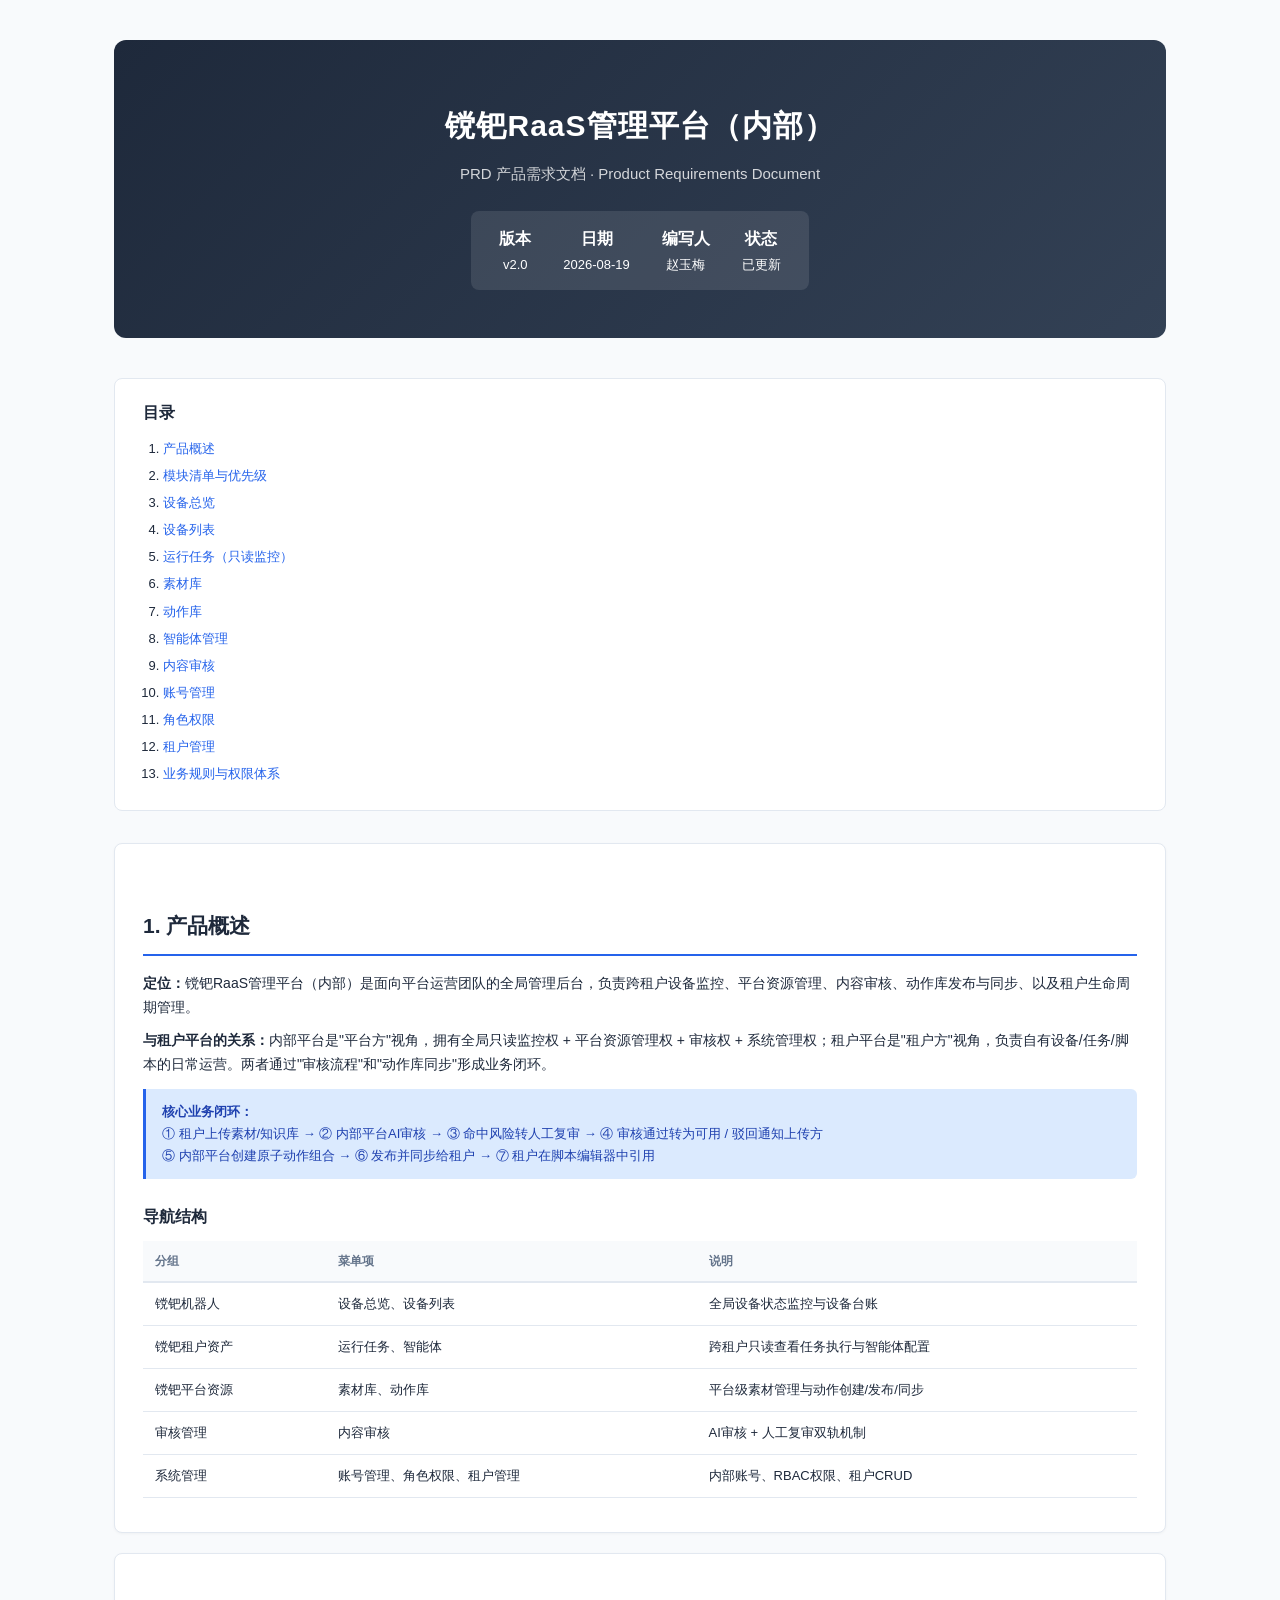
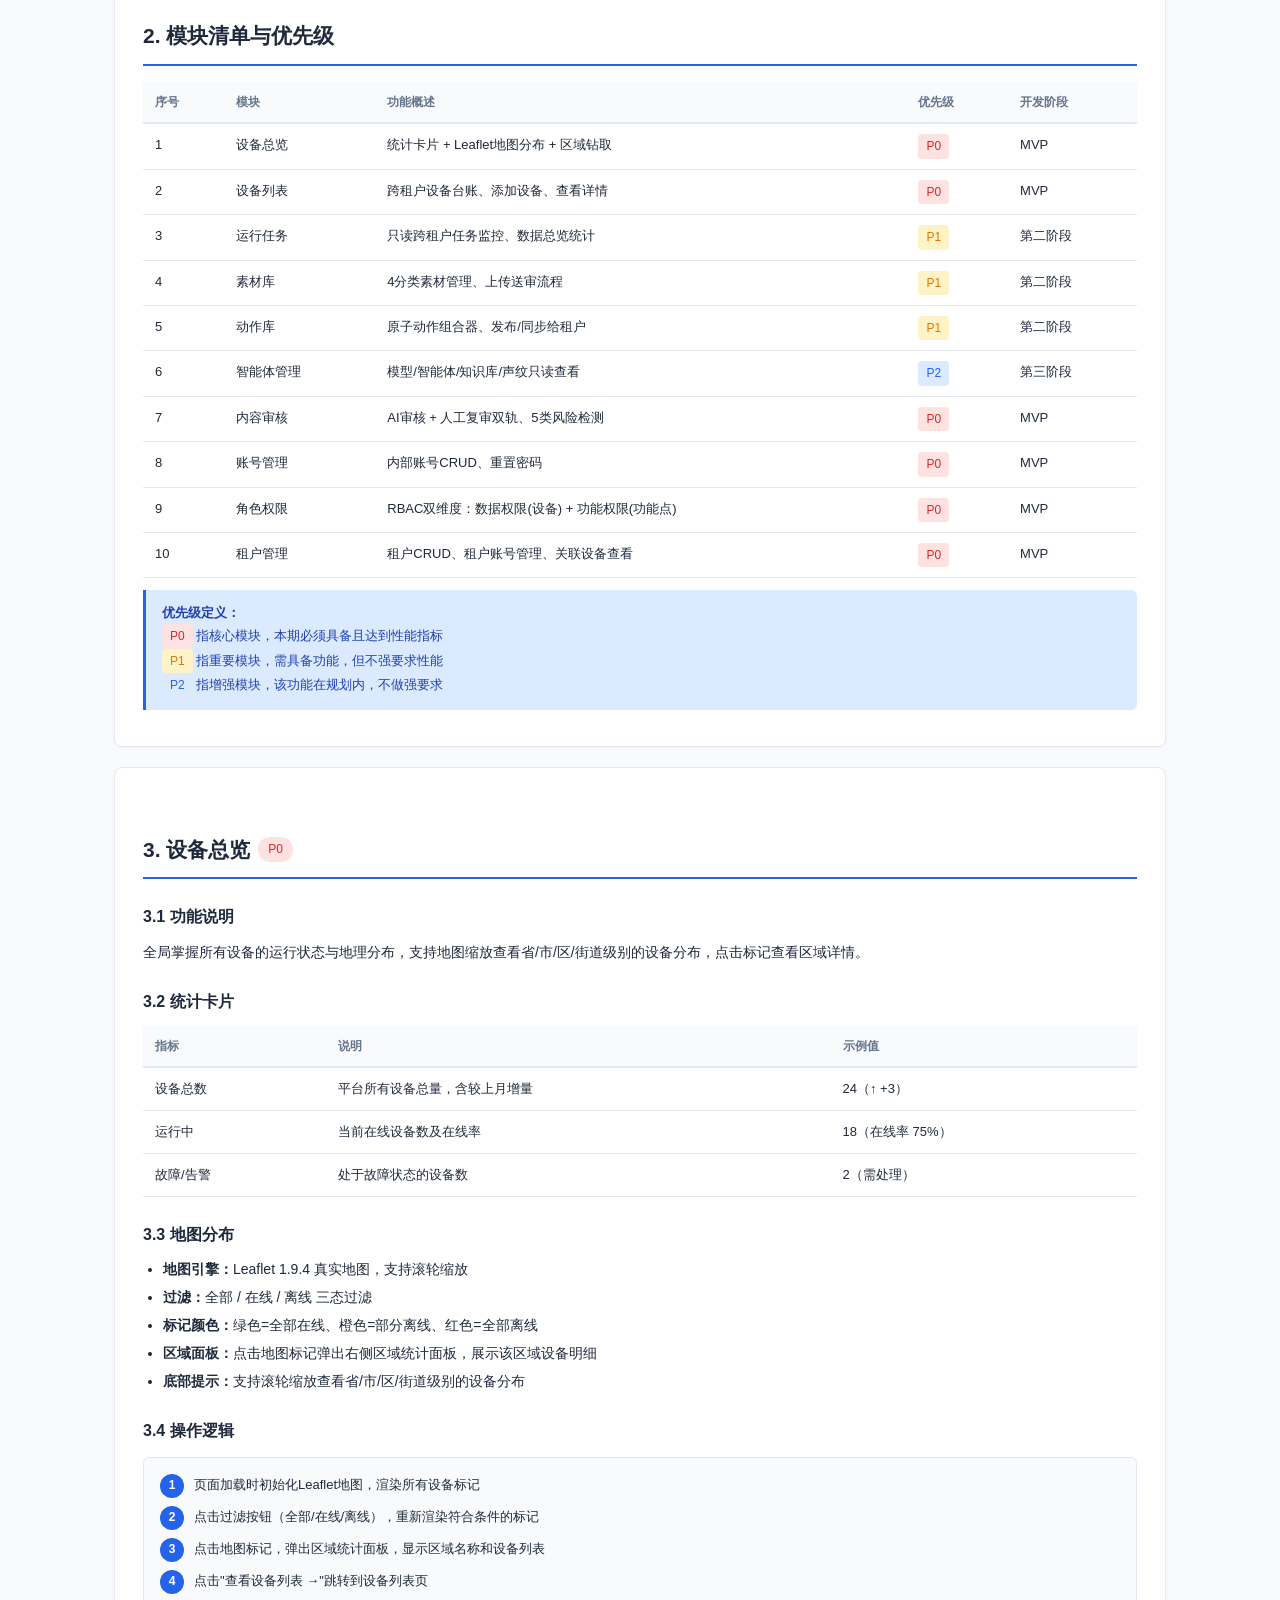
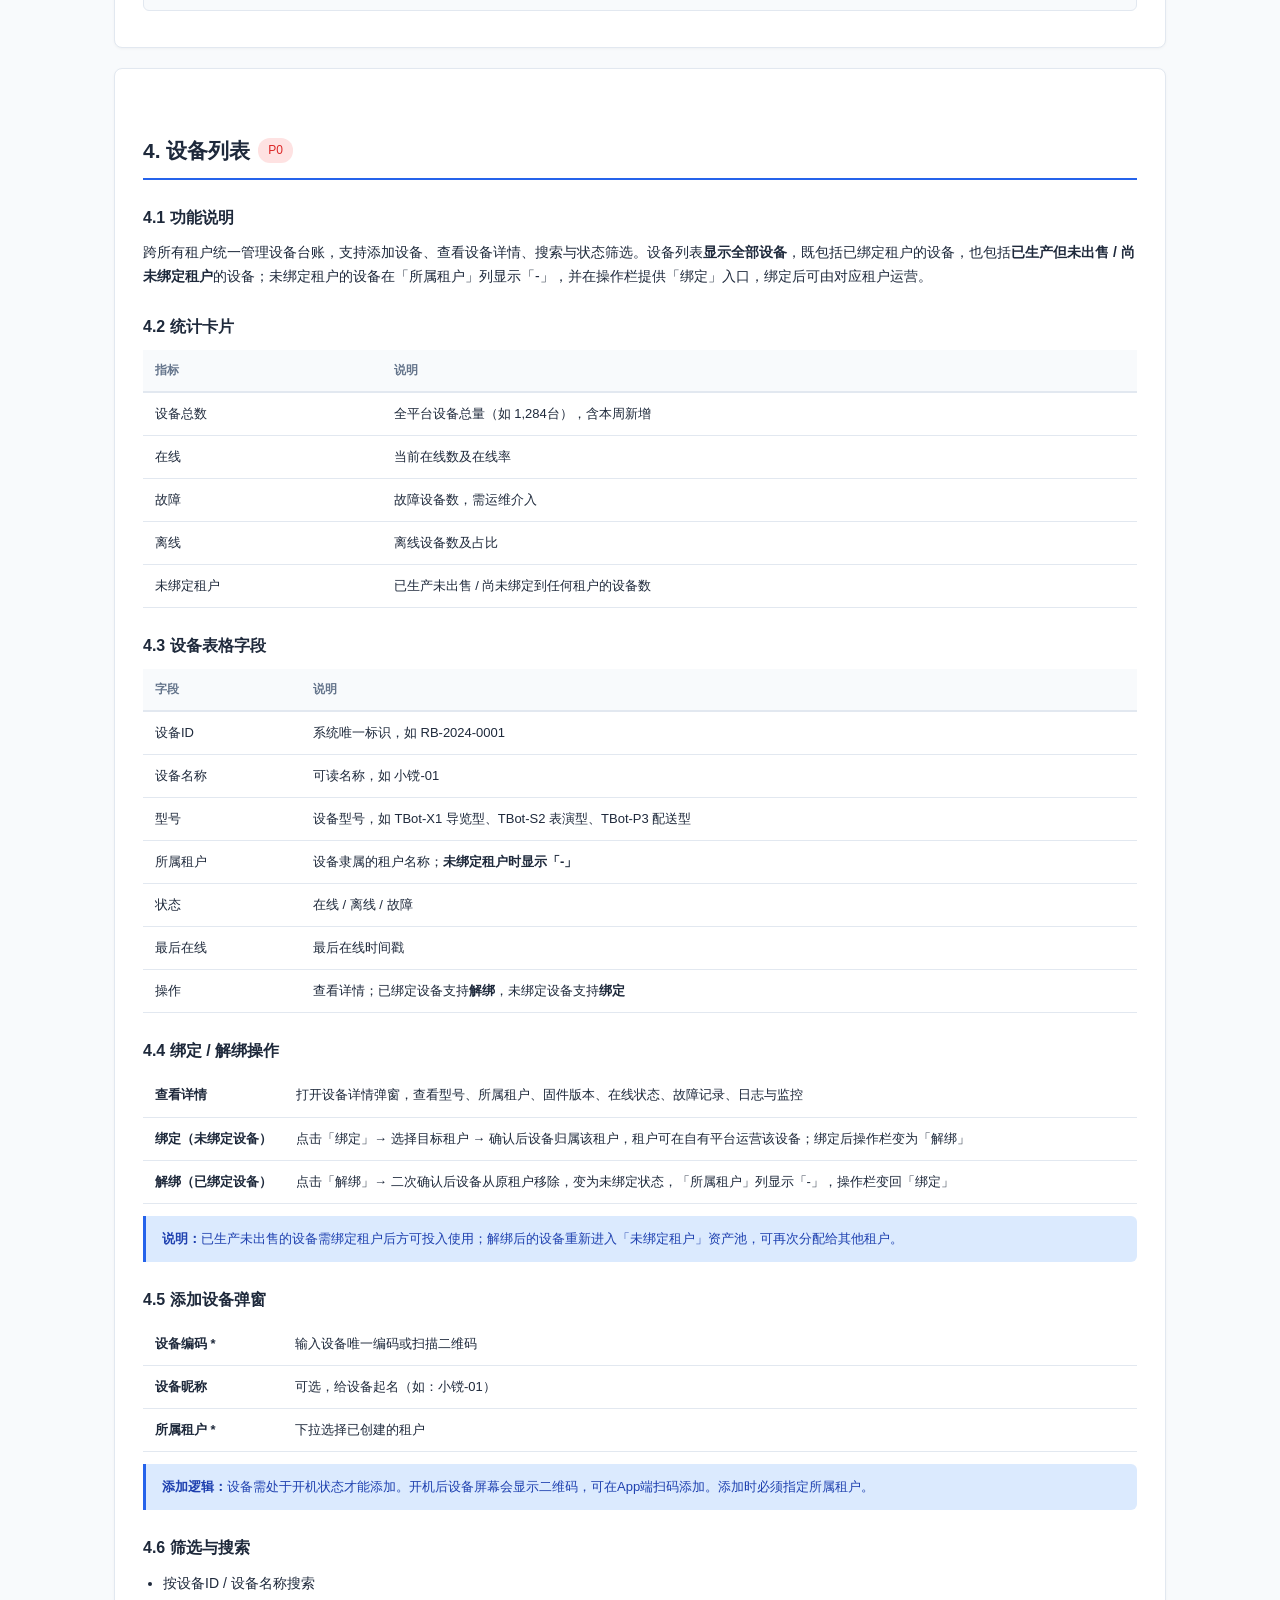
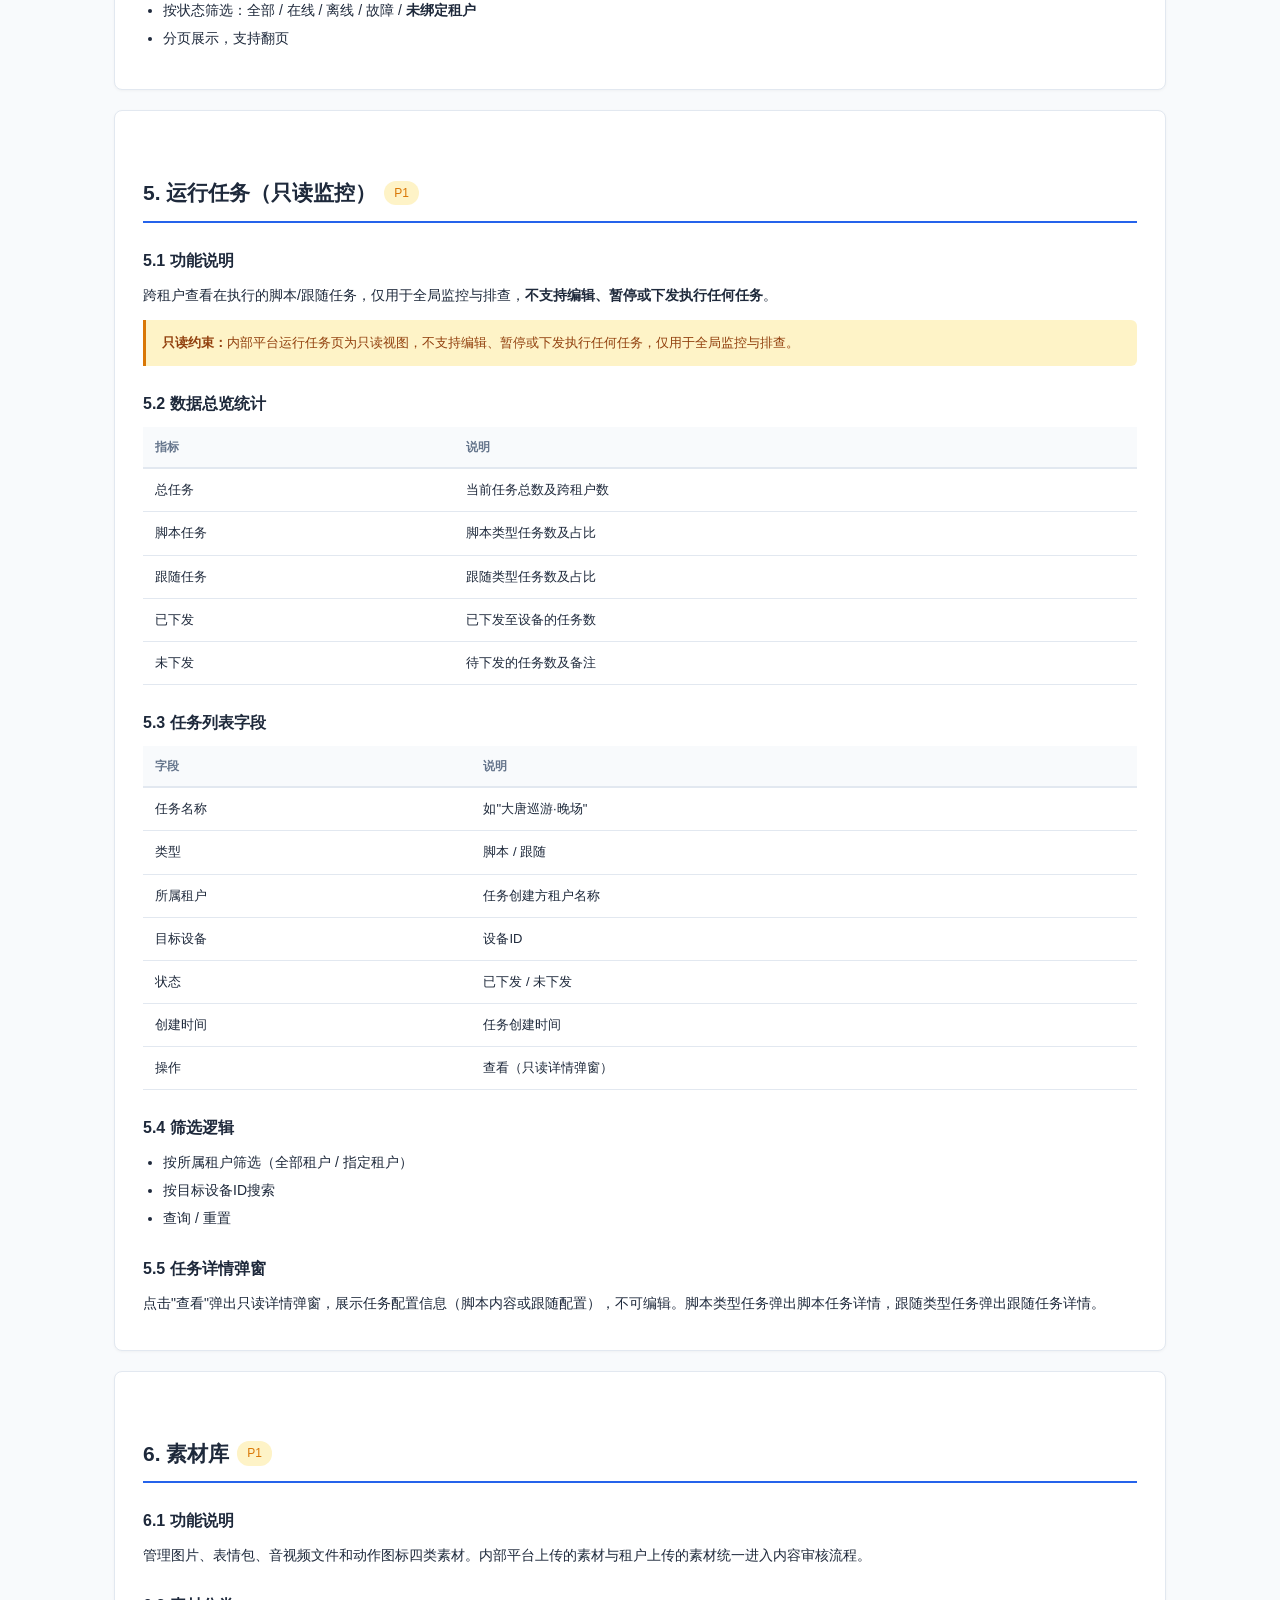
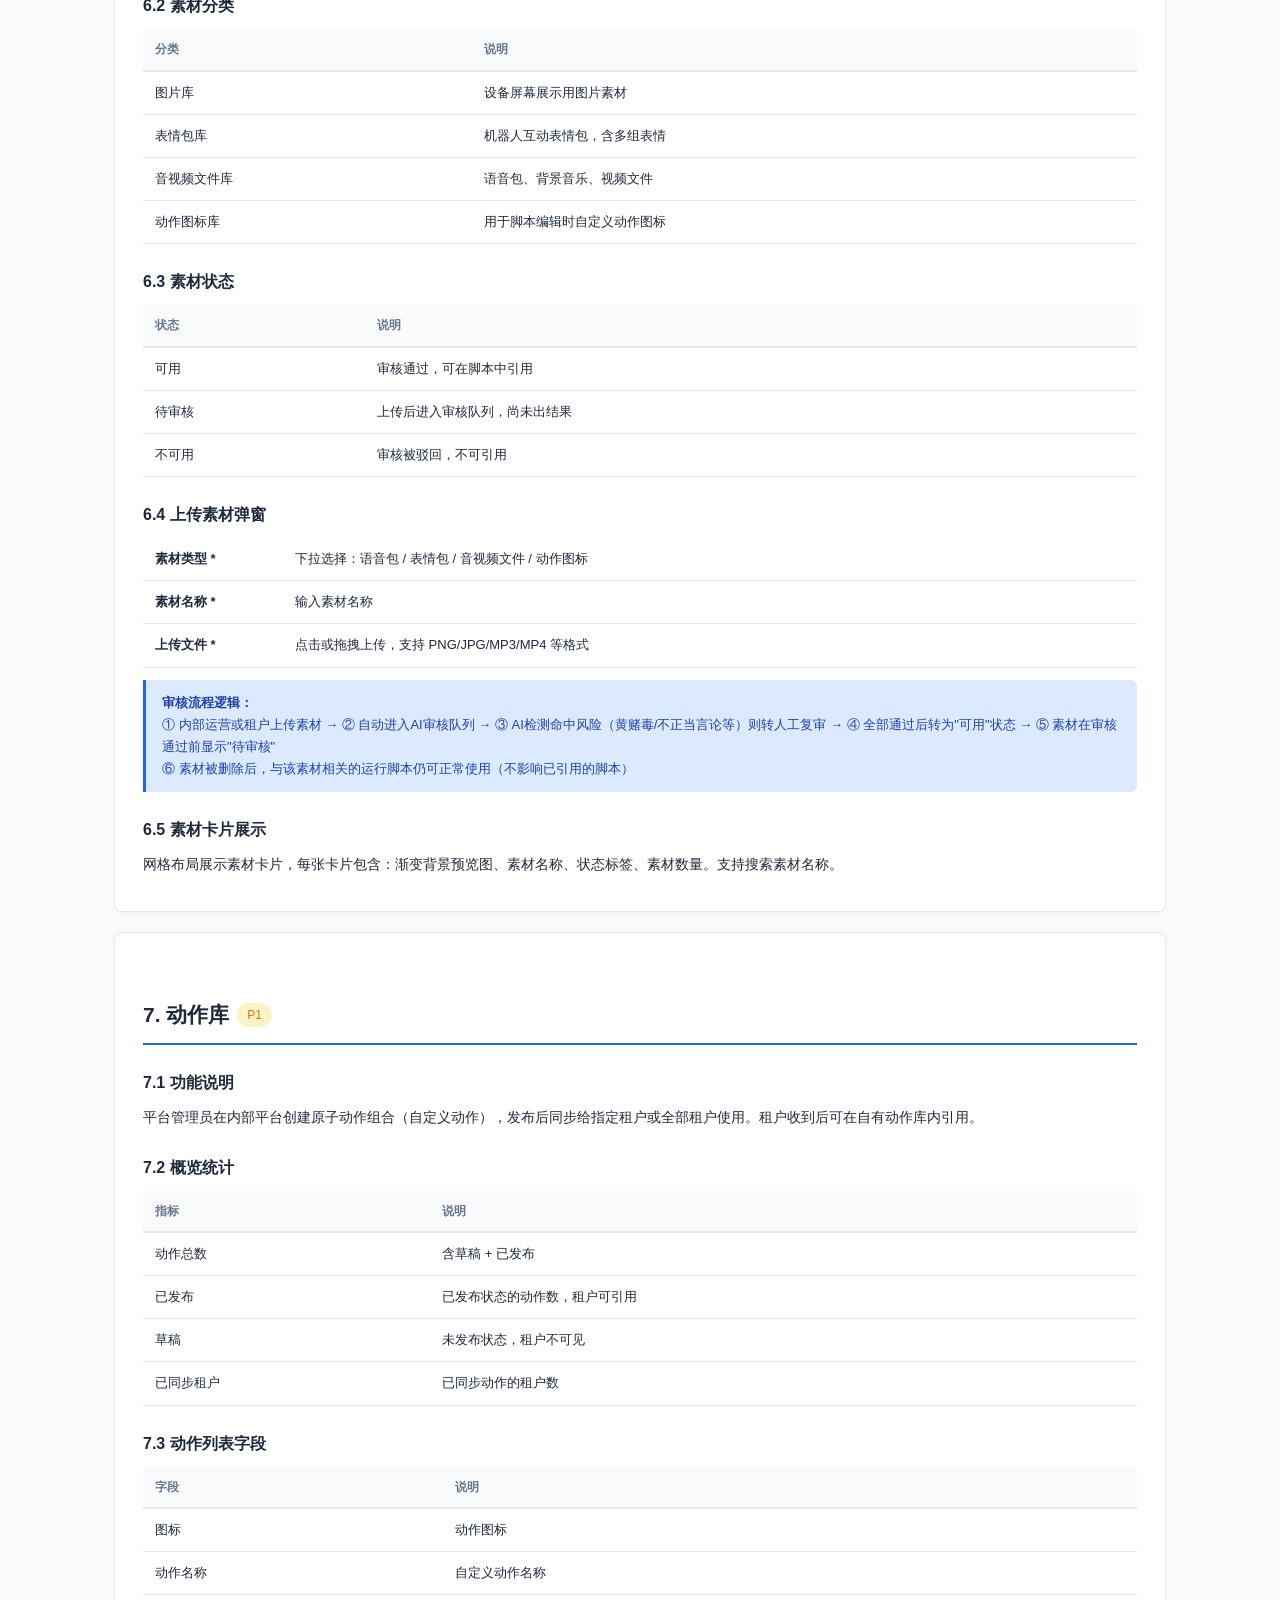
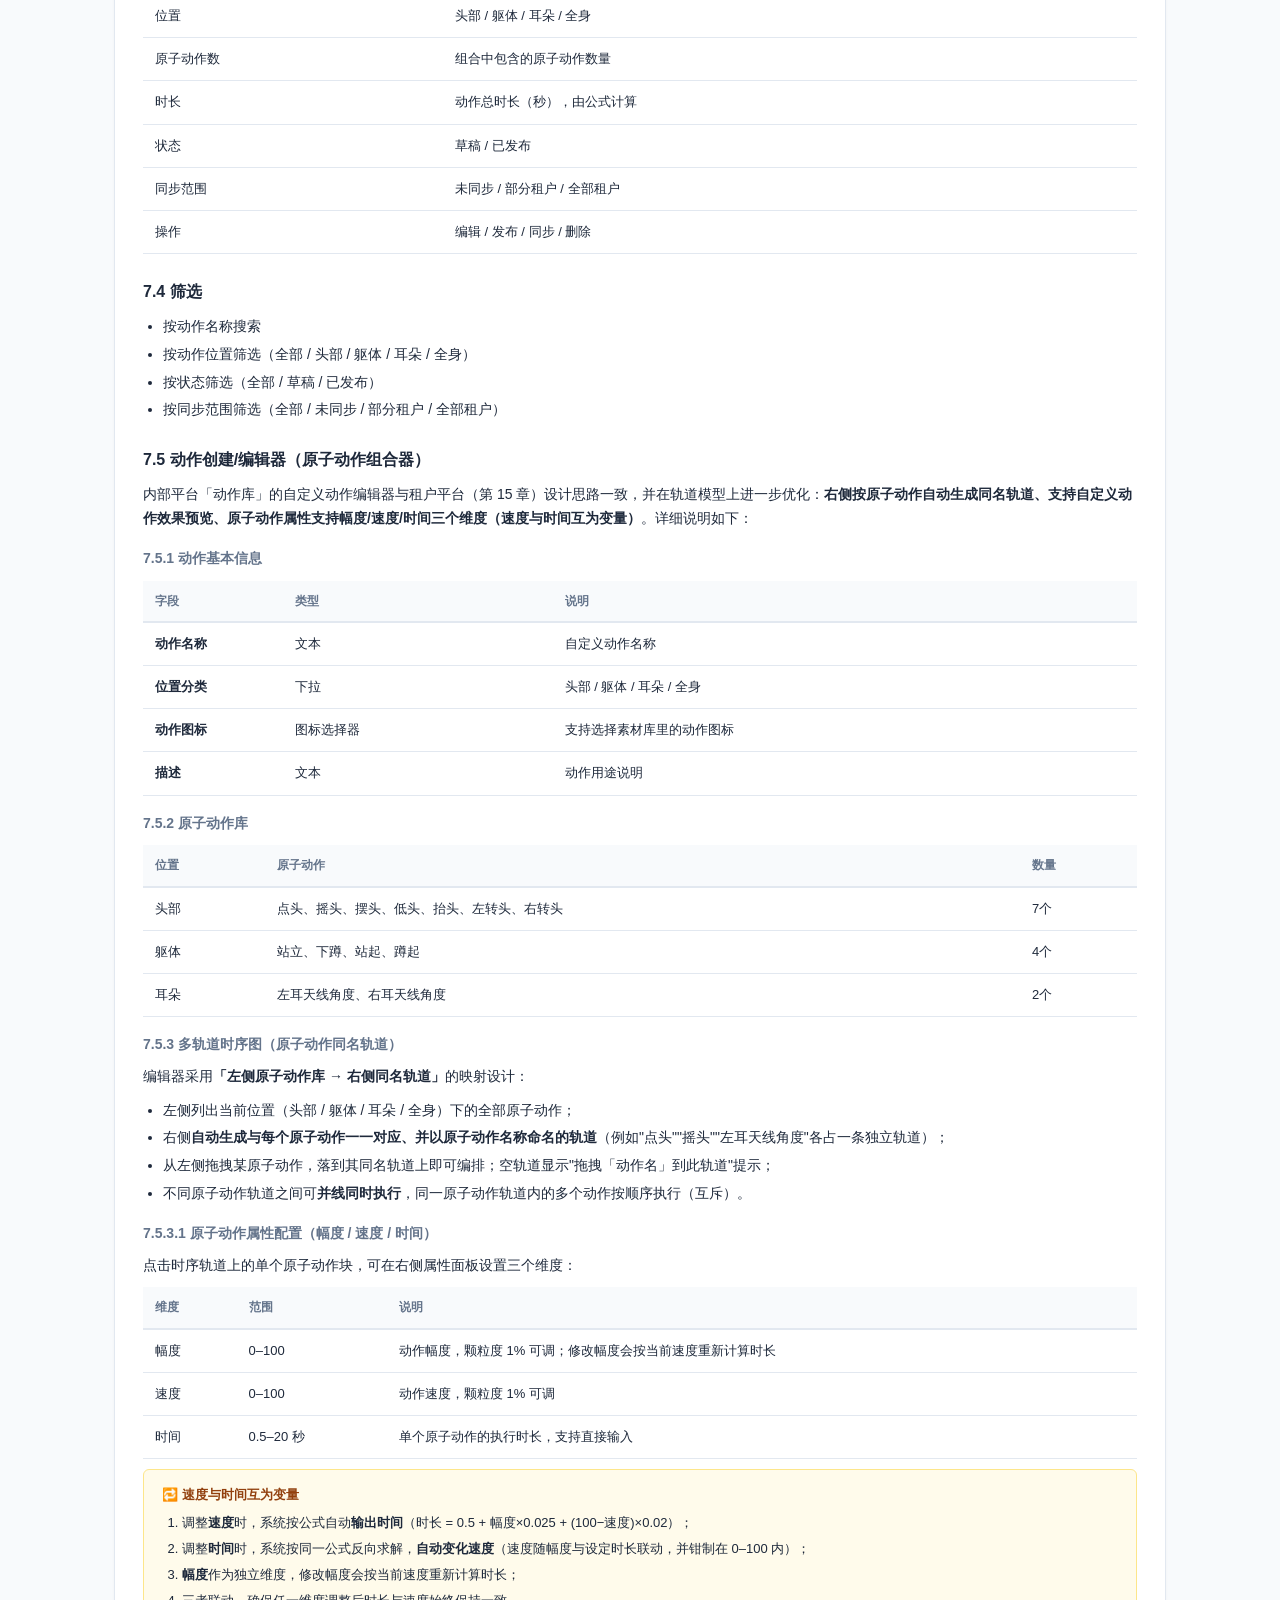
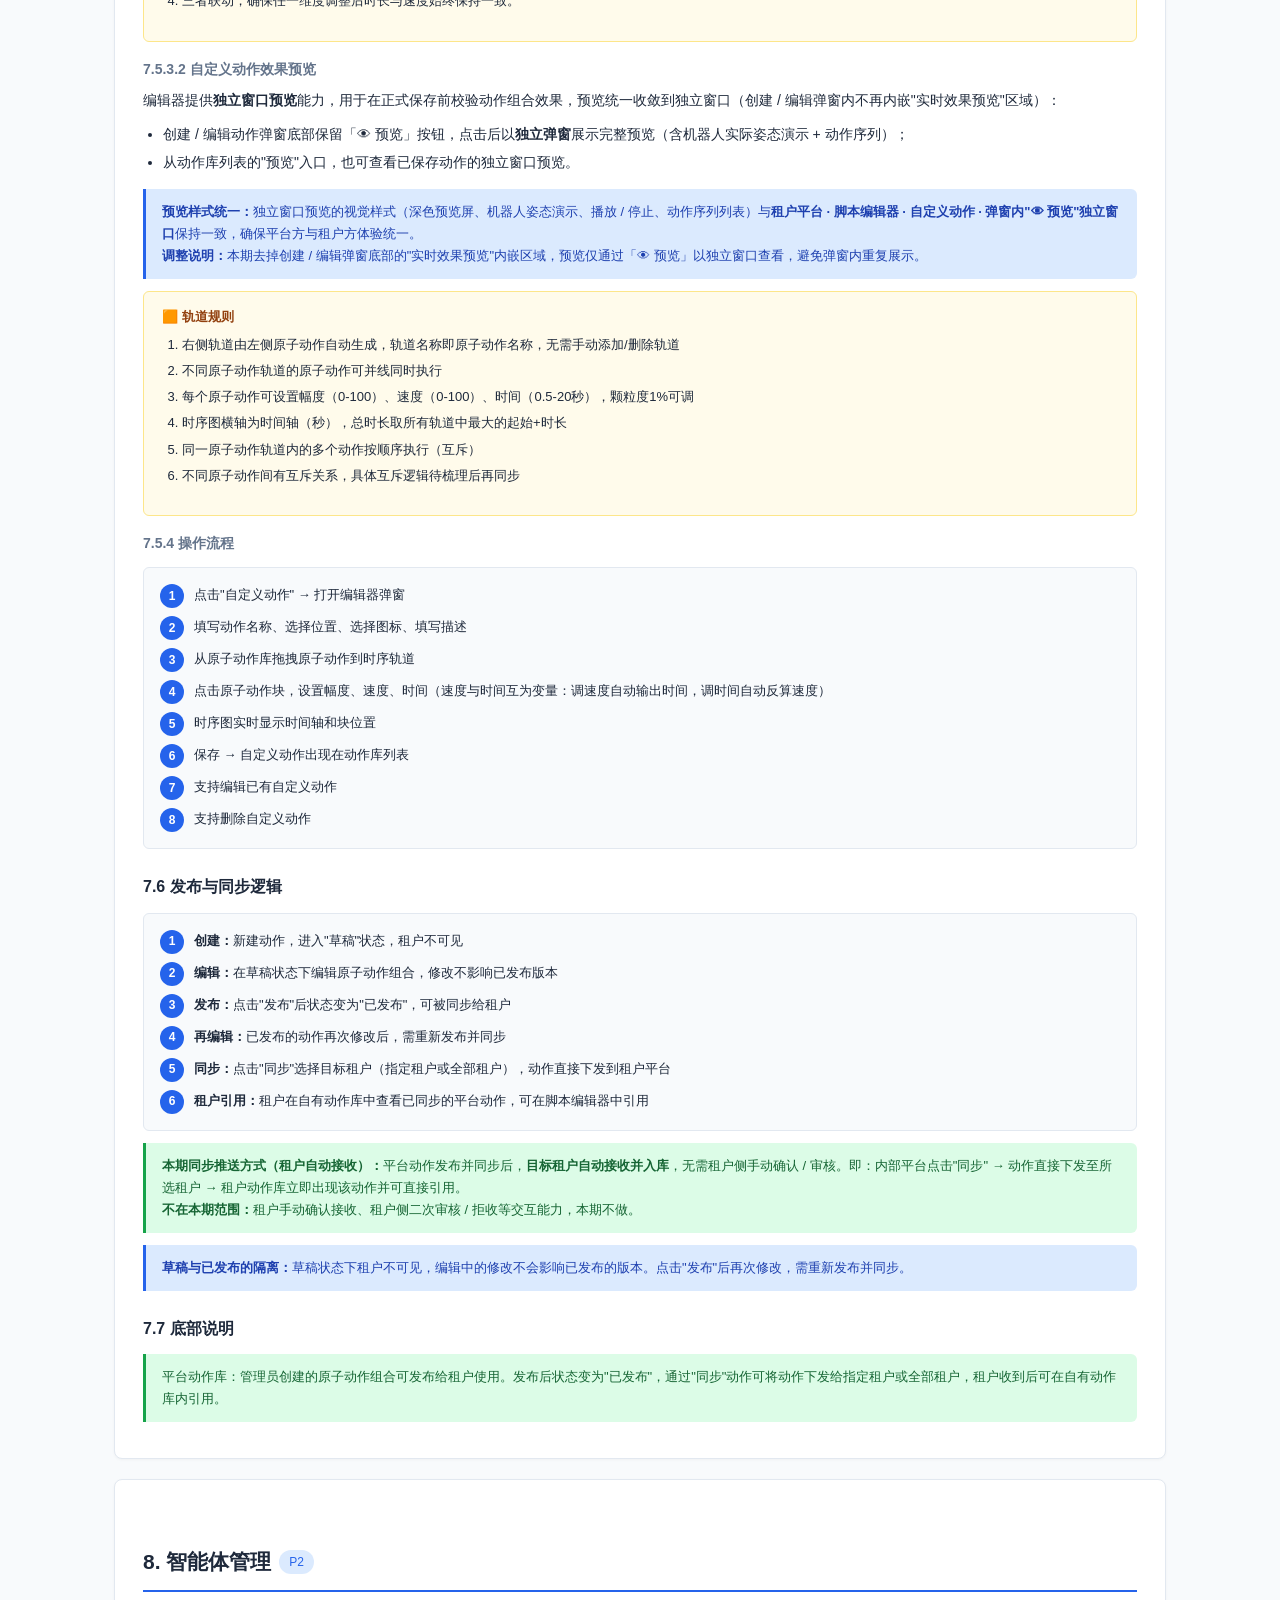
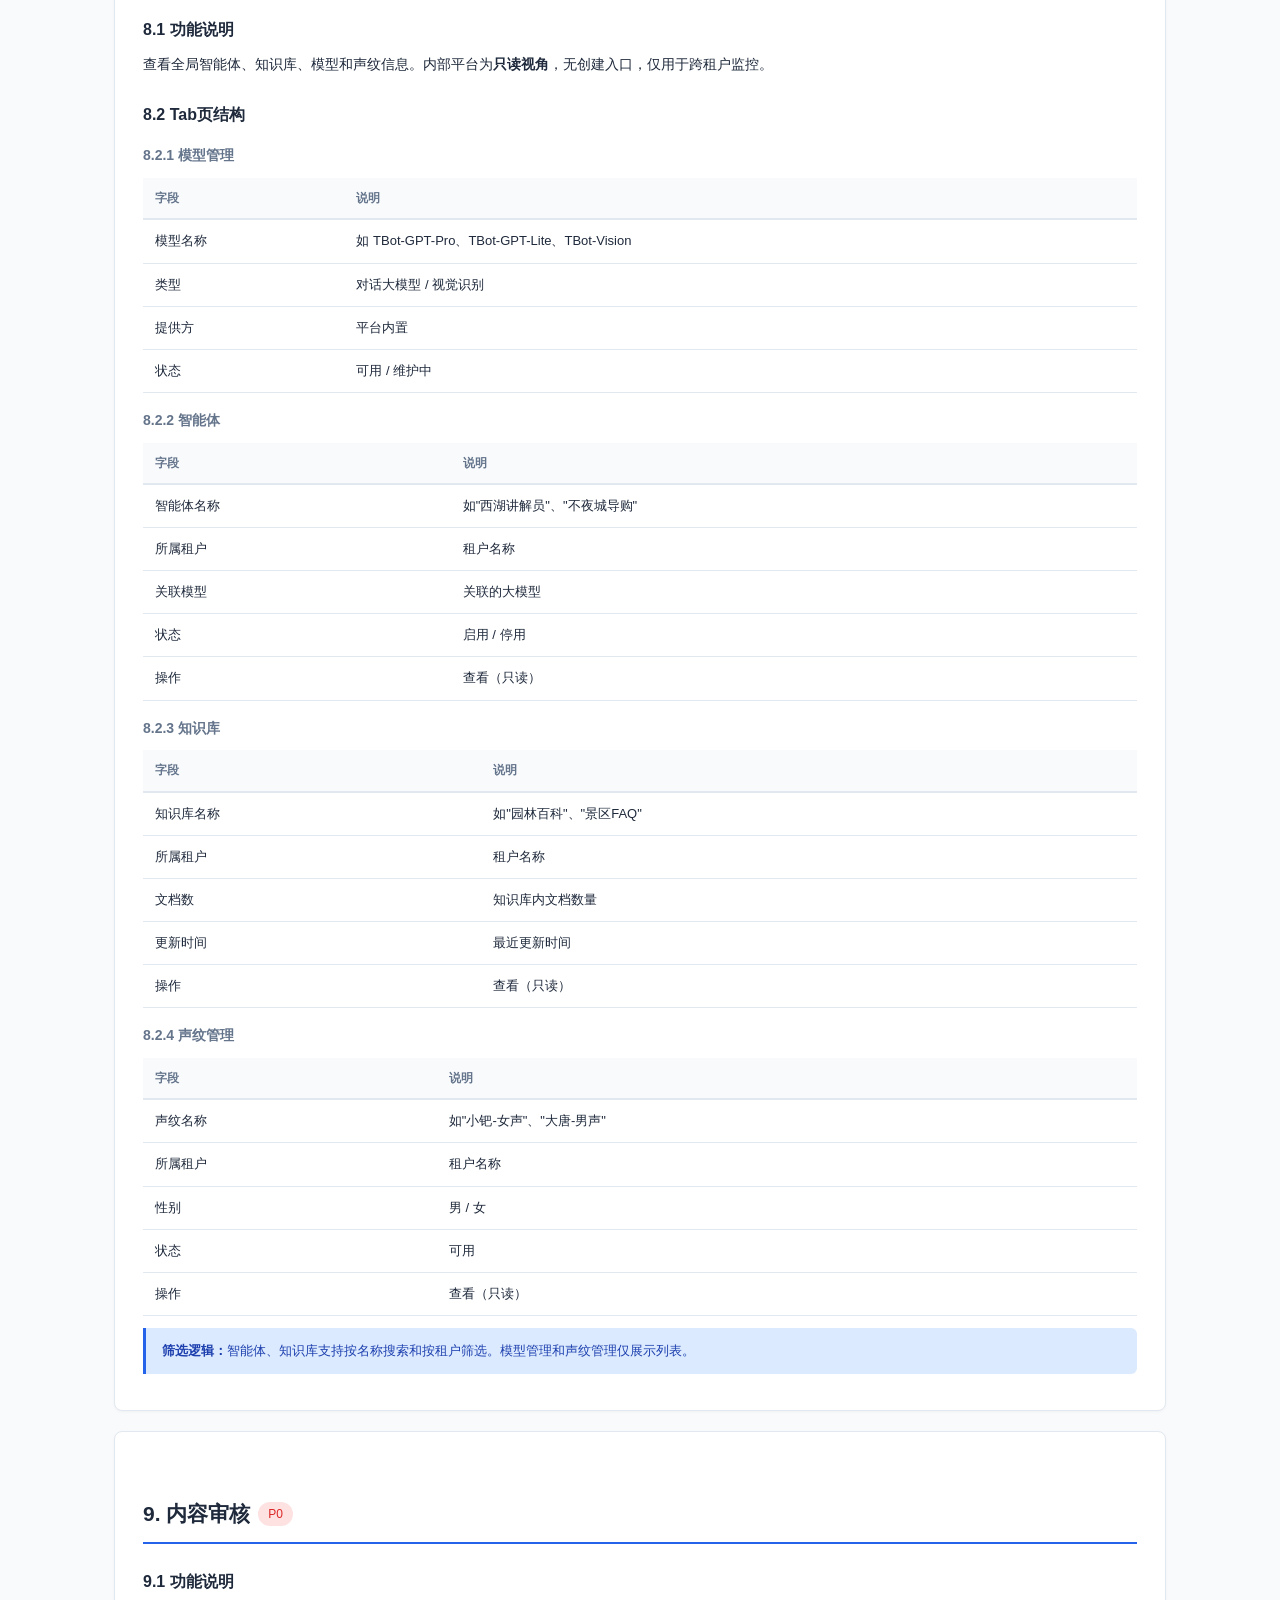
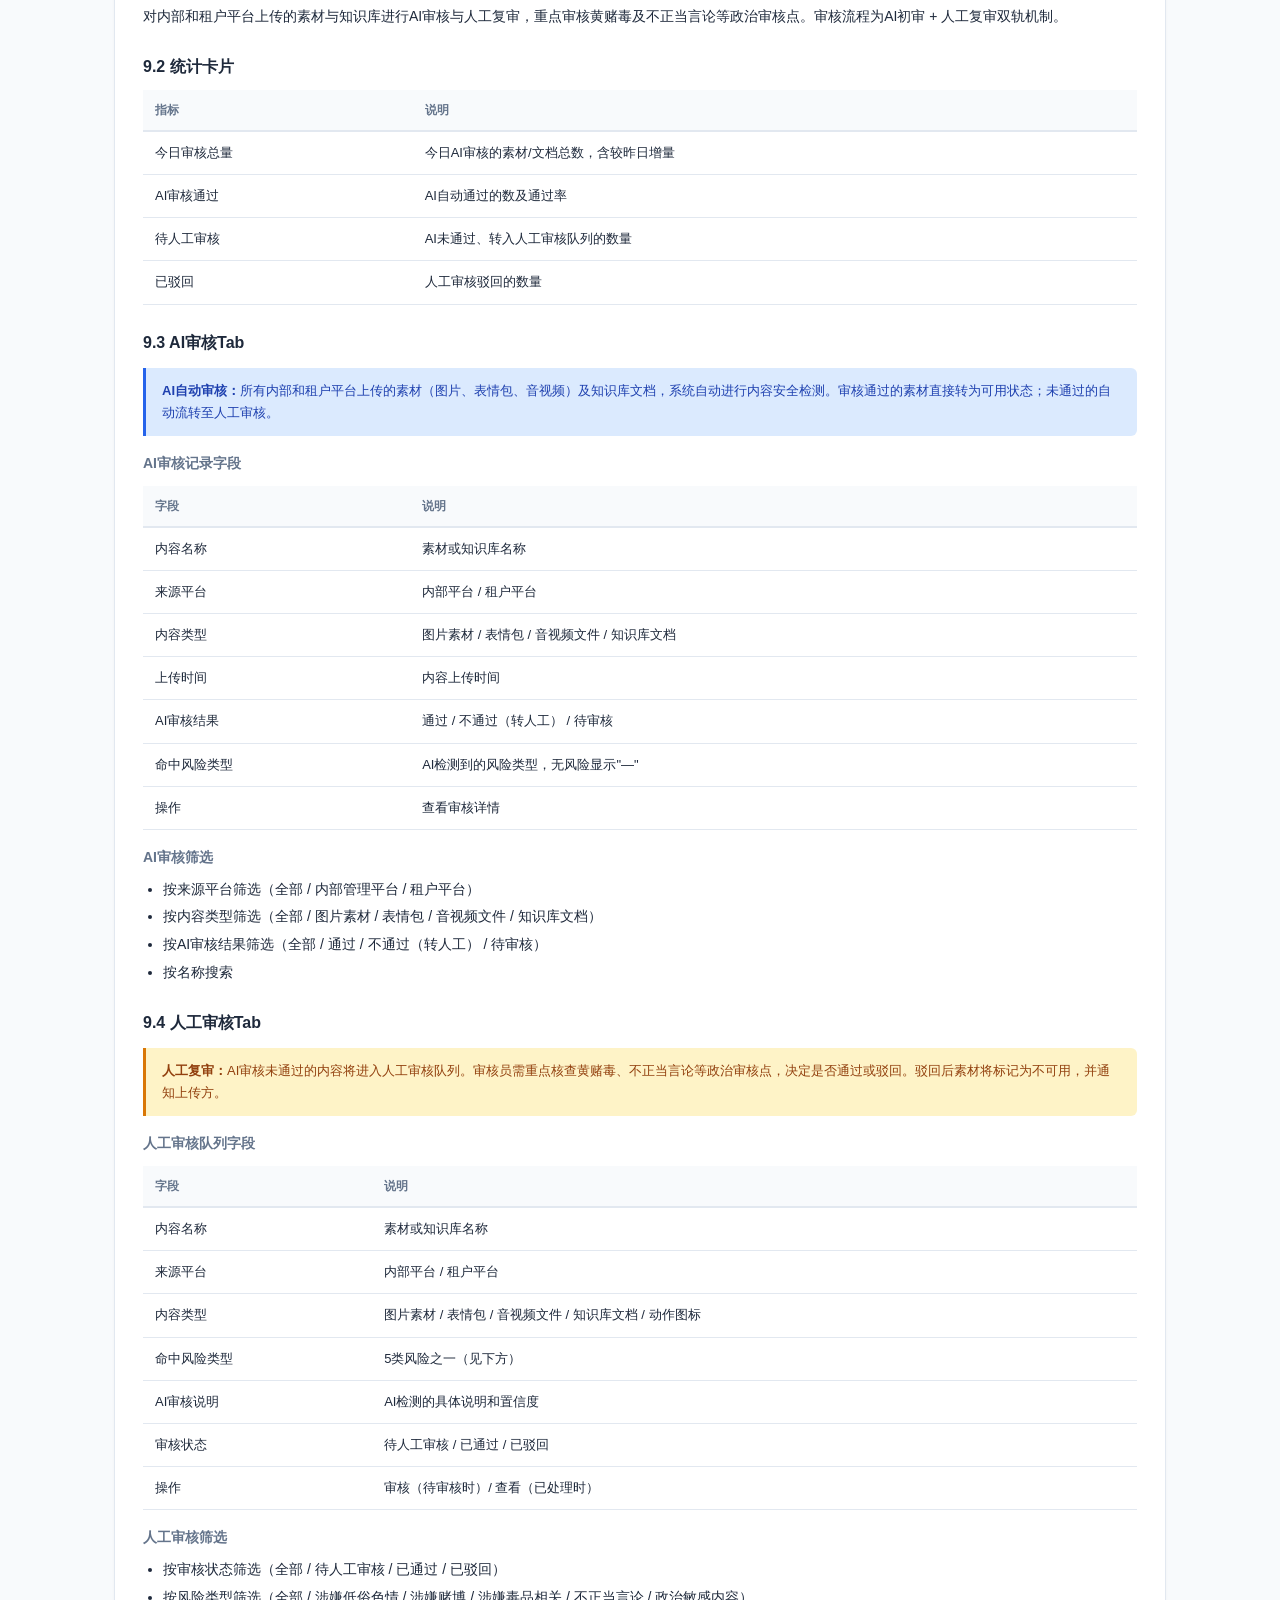
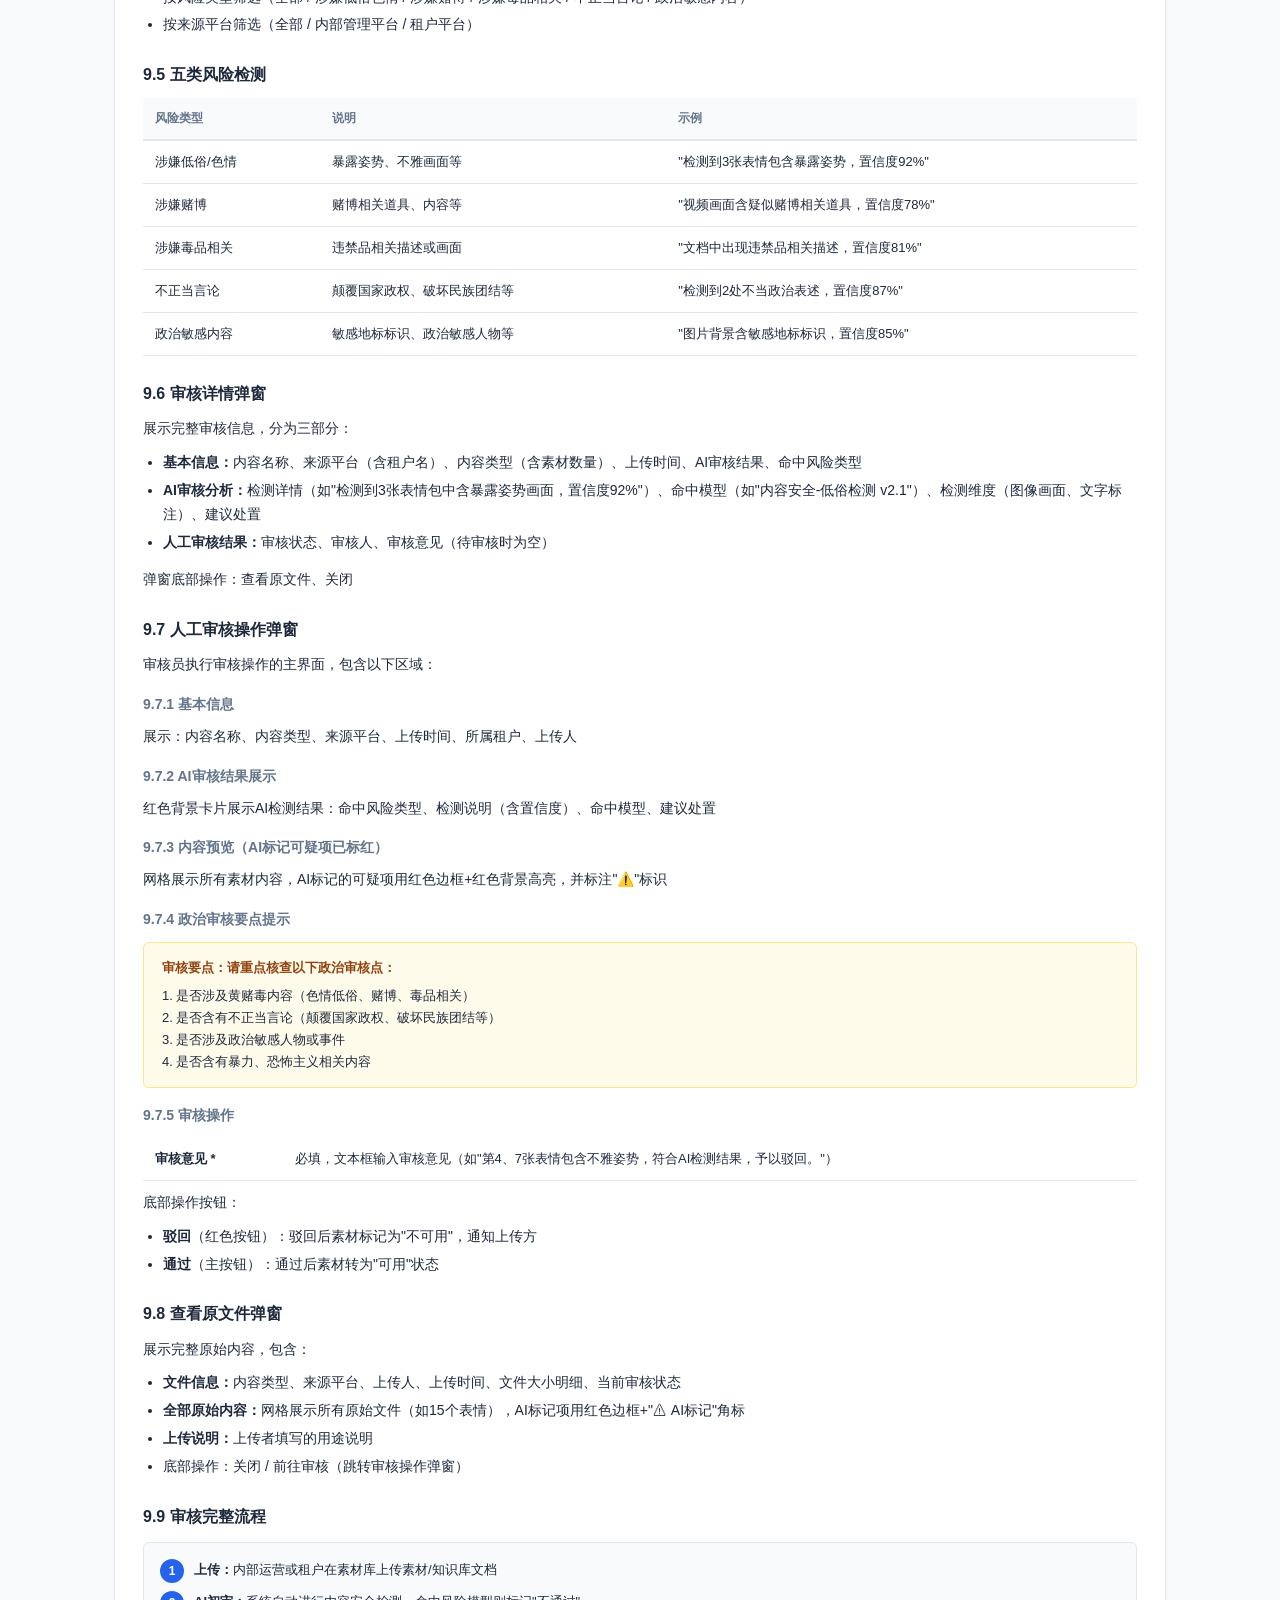
==== commit 73372856: "内部平台PRD及原型：版本日期2026-08-19、动作同步仅租户自动接收、动作预览统一为独立窗口(对齐租户平台)" ====
--- a/internal-prd/index.html
+++ b/internal-prd/index.html
@@ -64,7 +64,7 @@
 <div class="sub">PRD 产品需求文档 · Product Requirements Document</div>
 <div class="meta">
 <span><strong>版本</strong>v2.0</span>
-<span><strong>日期</strong>2026-08-14</span>
+<span><strong>日期</strong>2026-08-19</span>
 <span><strong>编写人</strong>赵玉梅</span>
 <span><strong>状态</strong>已更新</span>
 </div>
@@ -404,7 +404,15 @@
 </div>
 
 <h4>7.5.3.2 自定义动作效果预览</h4>
-<p>编辑器提供<strong>实时效果预览</strong>能力。创建 / 编辑动作弹窗内设有<strong>「效果预览」显示区域</strong>：在创建过程中，该区域随原子动作的拖入、编排及幅度 / 速度 / 时间调整<strong>自动实时刷新</strong>，以只读时序图形式展示动作组合效果，便于边编辑边校验。此外，也可点击弹窗底部「👁 预览」按钮，以独立弹窗查看完整预览；或从动效库列表的"预览"入口查看已保存动作的时序图。</p>
+<p>编辑器提供<strong>独立窗口预览</strong>能力，用于在正式保存前校验动作组合效果，预览统一收敛到独立窗口（创建 / 编辑弹窗内不再内嵌"实时效果预览"区域）：</p>
+<ul>
+<li>创建 / 编辑动作弹窗底部保留「👁 预览」按钮，点击后以<strong>独立弹窗</strong>展示完整预览（含机器人实际姿态演示 + 动作序列）；</li>
+<li>从动作库列表的"预览"入口，也可查看已保存动作的独立窗口预览。</li>
+</ul>
+<div class="info-box">
+<strong>预览样式统一：</strong>独立窗口预览的视觉样式（深色预览屏、机器人姿态演示、播放 / 停止、动作序列列表）与<strong>租户平台 · 脚本编辑器 · 自定义动作 · 弹窗内"👁 预览"独立窗口</strong>保持一致，确保平台方与租户方体验统一。<br>
+<strong>调整说明：</strong>本期去掉创建 / 编辑弹窗底部的"实时效果预览"内嵌区域，预览仅通过「👁 预览」以独立窗口查看，避免弹窗内重复展示。
+</div>
 
 <div class="rule-box">
 <div class="rule-title">🟧 轨道规则</div>
@@ -436,8 +444,13 @@
 <div class="step"><div class="step-num">2</div><div class="step-content"><strong>编辑：</strong>在草稿状态下编辑原子动作组合，修改不影响已发布版本</div></div>
 <div class="step"><div class="step-num">3</div><div class="step-content"><strong>发布：</strong>点击"发布"后状态变为"已发布"，可被同步给租户</div></div>
 <div class="step"><div class="step-num">4</div><div class="step-content"><strong>再编辑：</strong>已发布的动作再次修改后，需重新发布并同步</div></div>
-<div class="step"><div class="step-num">5</div><div class="step-content"><strong>同步：</strong>点击"同步"选择目标租户（指定租户或全部租户），动作下发到租户平台</div></div>
+<div class="step"><div class="step-num">5</div><div class="step-content"><strong>同步：</strong>点击"同步"选择目标租户（指定租户或全部租户），动作直接下发到租户平台</div></div>
 <div class="step"><div class="step-num">6</div><div class="step-content"><strong>租户引用：</strong>租户在自有动作库中查看已同步的平台动作，可在脚本编辑器中引用</div></div>
+</div>
+
+<div class="info-box success">
+<strong>本期同步推送方式（租户自动接收）：</strong>平台动作发布并同步后，<strong>目标租户自动接收并入库</strong>，无需租户侧手动确认 / 审核。即：内部平台点击"同步" → 动作直接下发至所选租户 → 租户动作库立即出现该动作并可直接引用。<br>
+<strong>不在本期范围：</strong>租户手动确认接收、租户侧二次审核 / 拒收等交互能力，本期不做。
 </div>
 
 <div class="info-box">
@@ -898,7 +911,7 @@
 </div>
 
 <div style="text-align:center;padding:32px 0;color:var(--text-tertiary);font-size:13px;">
-— 文档结束 · 镋钯RaaS管理平台（内部）PRD v2.0 · 编写人：赵玉梅 · 2026-08-14 —
+— 文档结束 · 镋钯RaaS管理平台（内部）PRD v2.0 · 编写人：赵玉梅 · 2026-08-19 —
 </div>
 
 </div>
